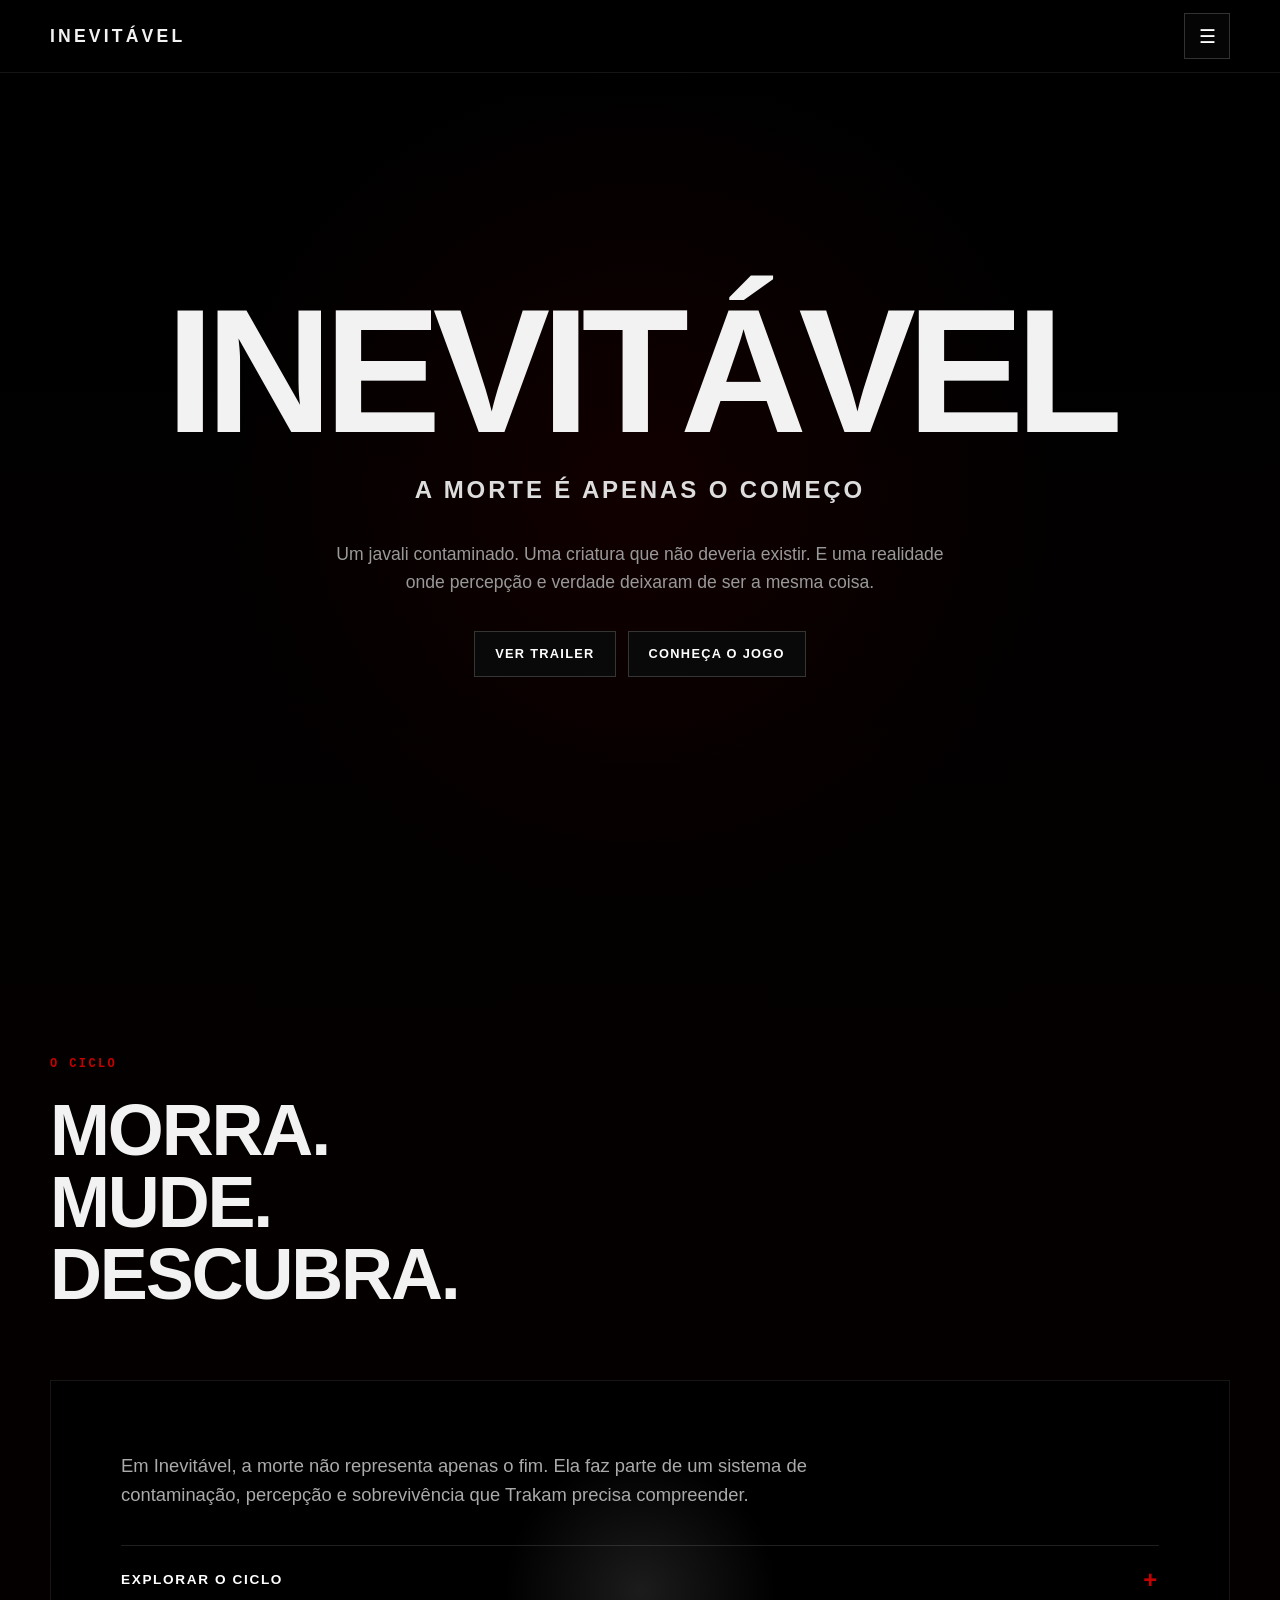
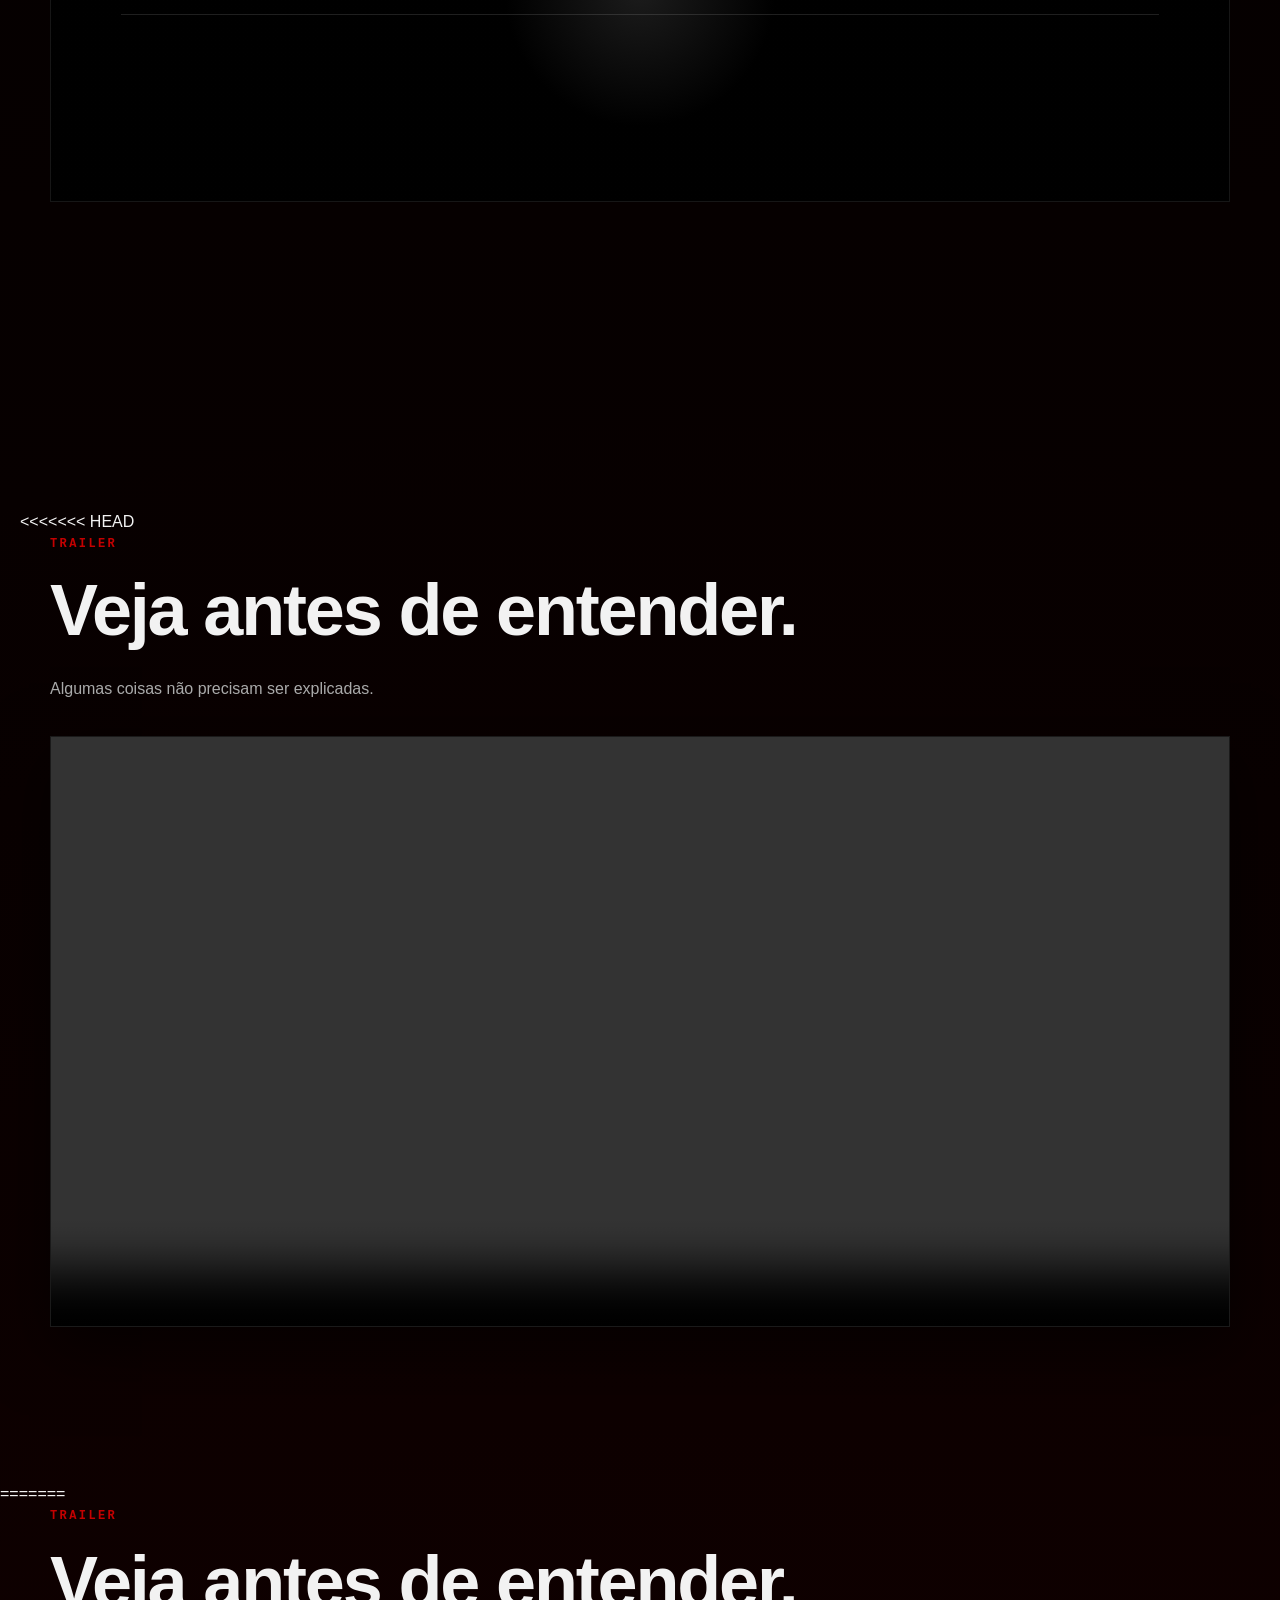
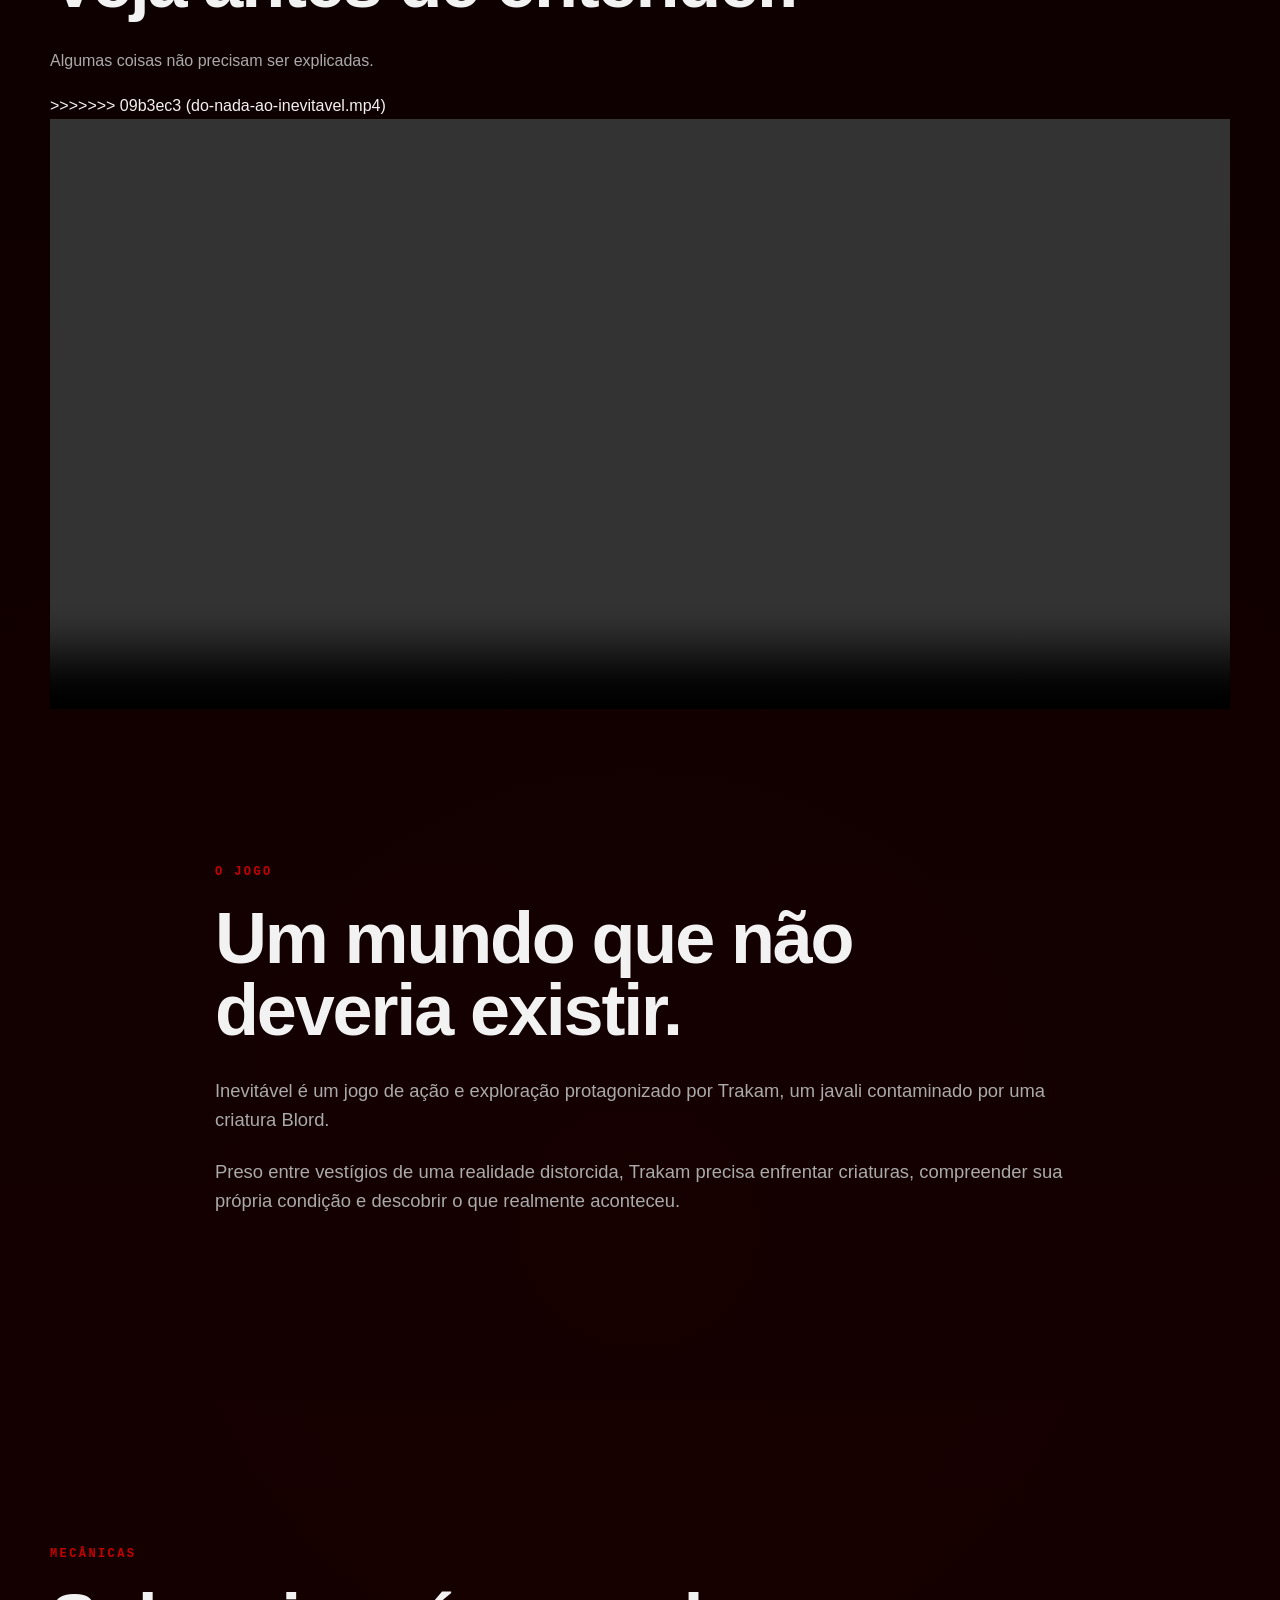
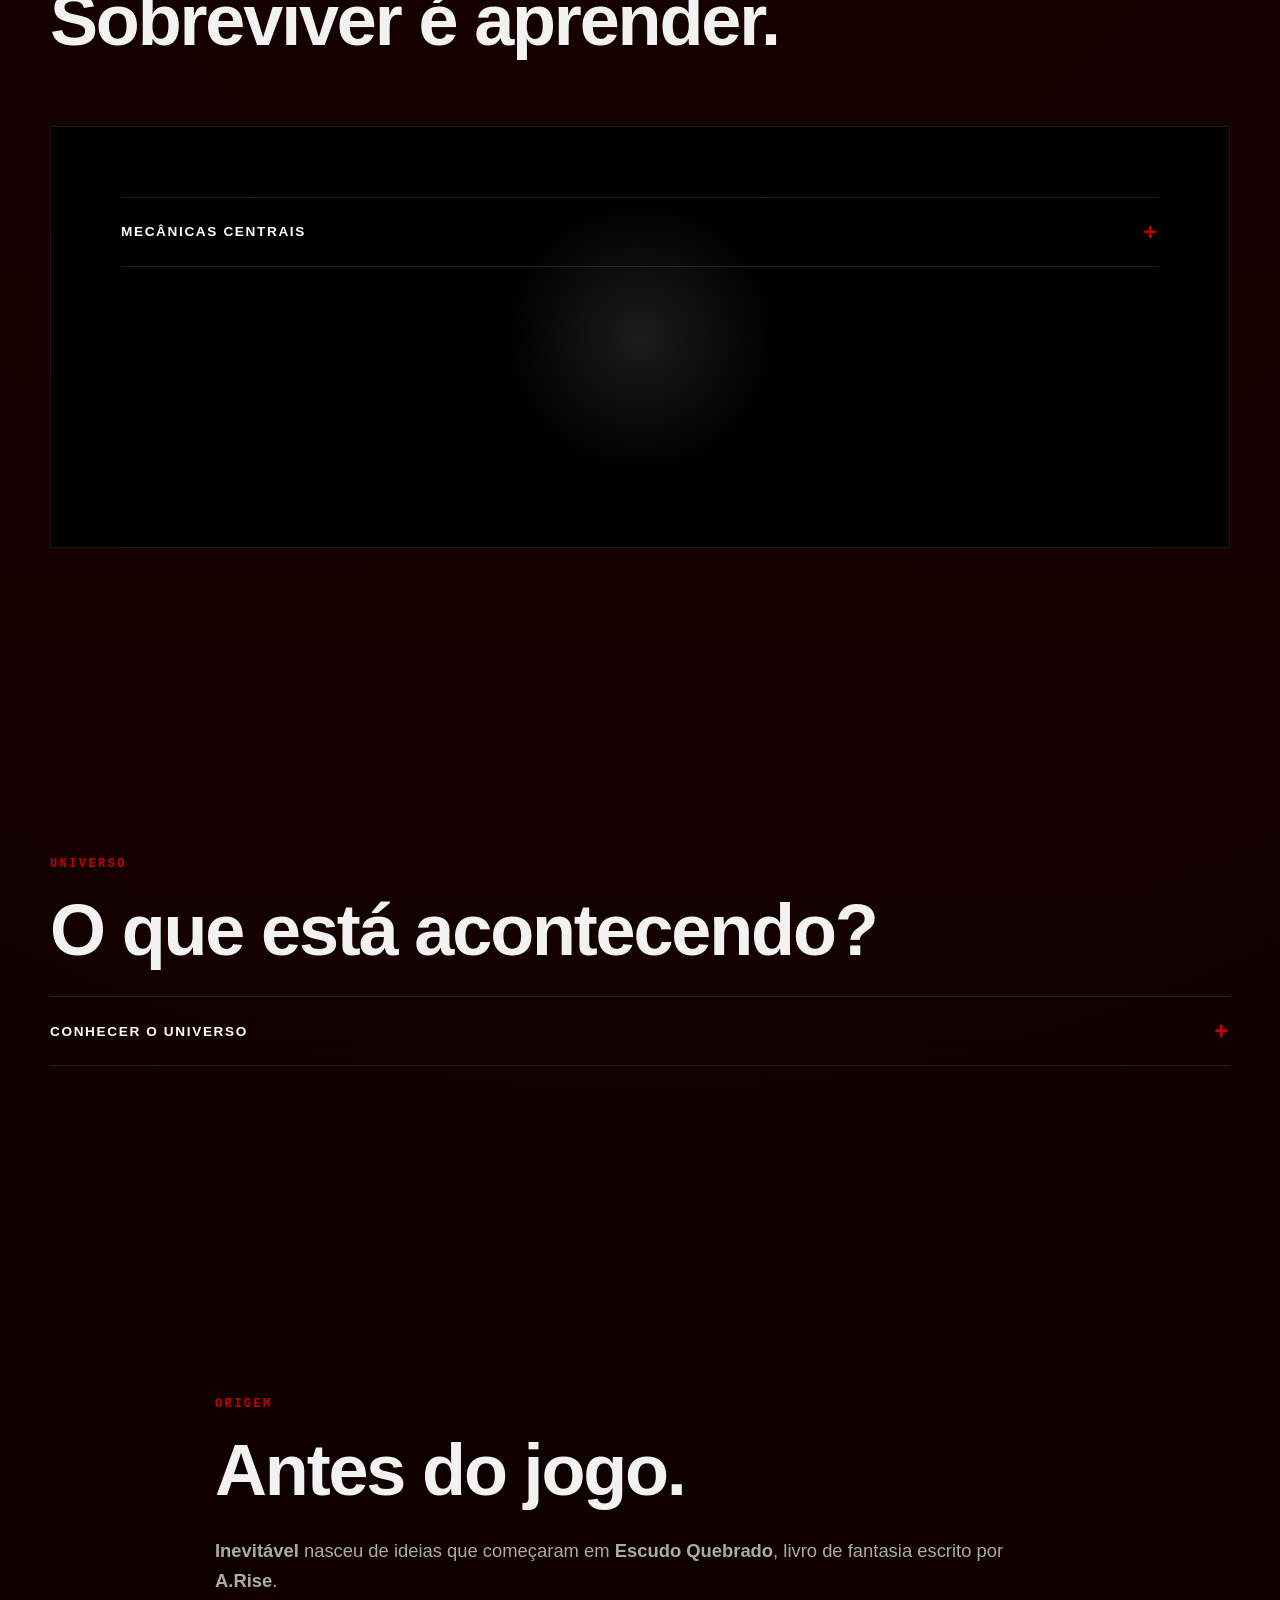
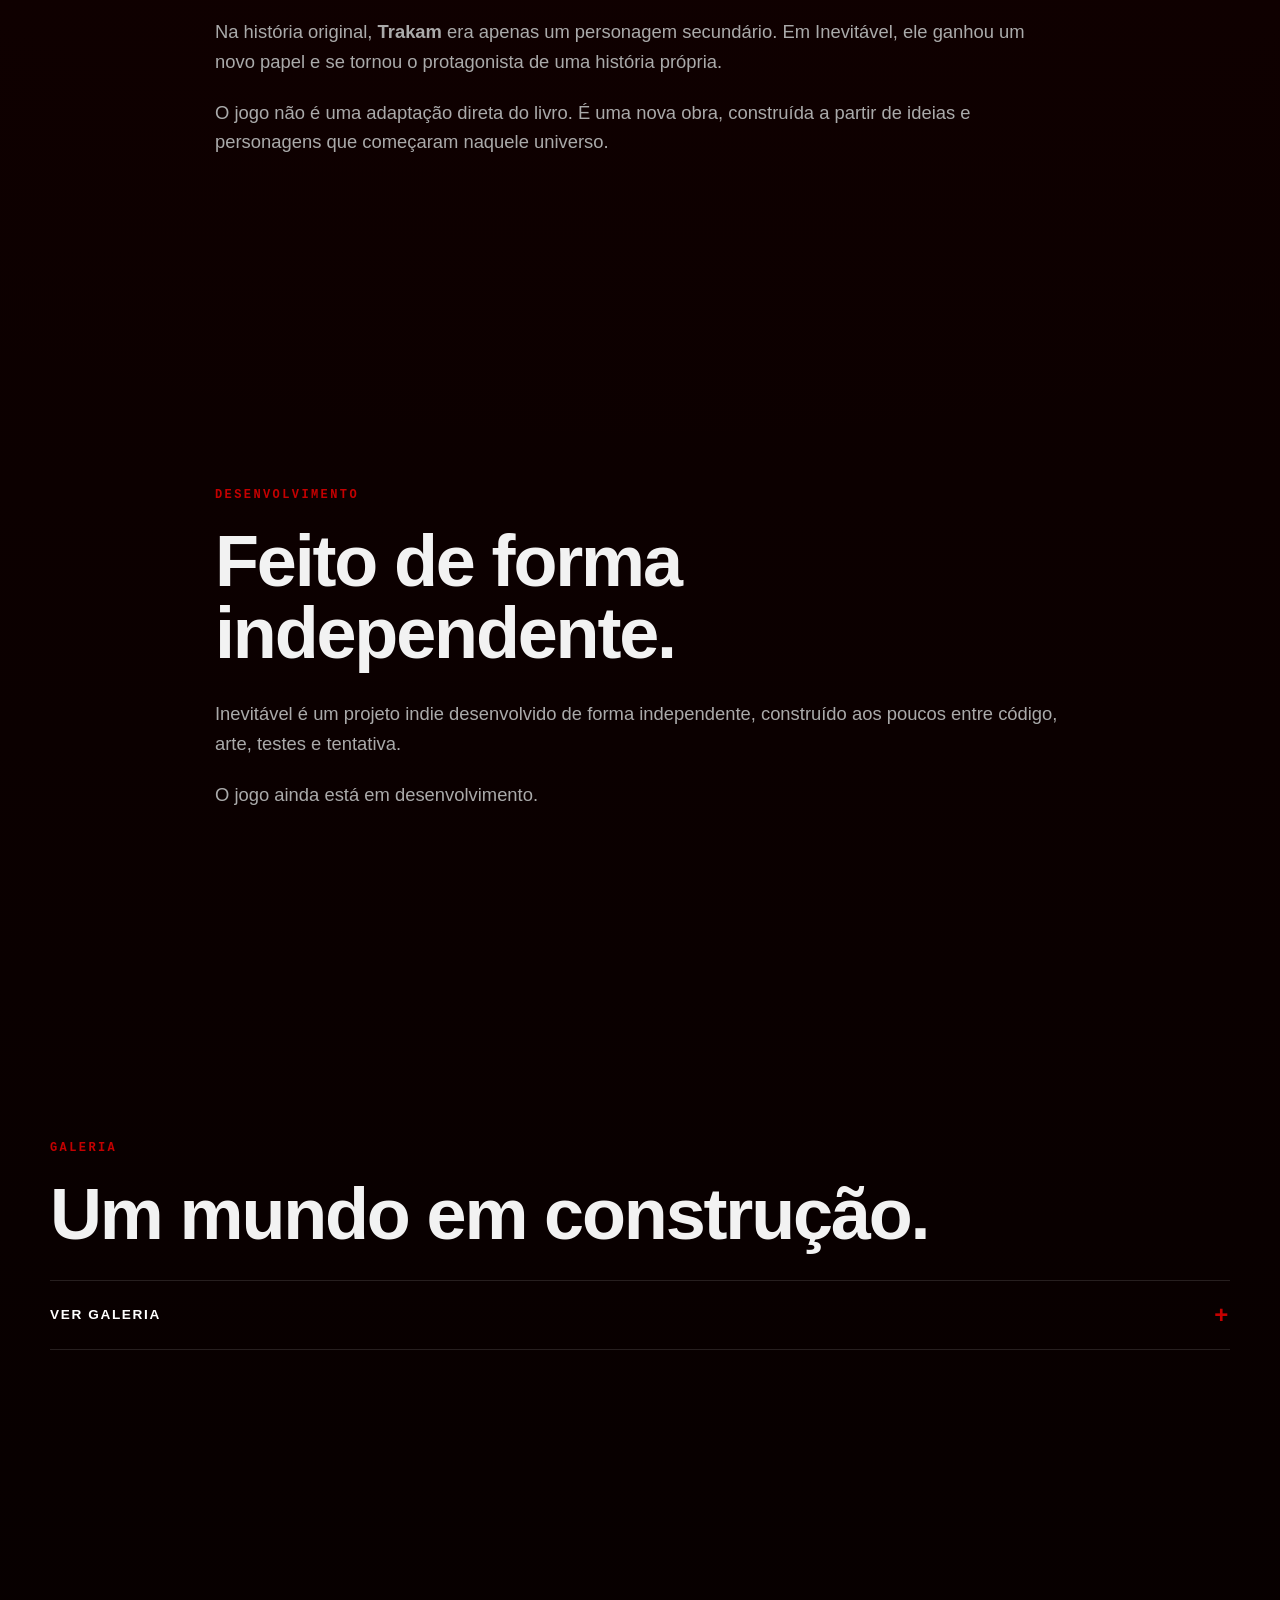
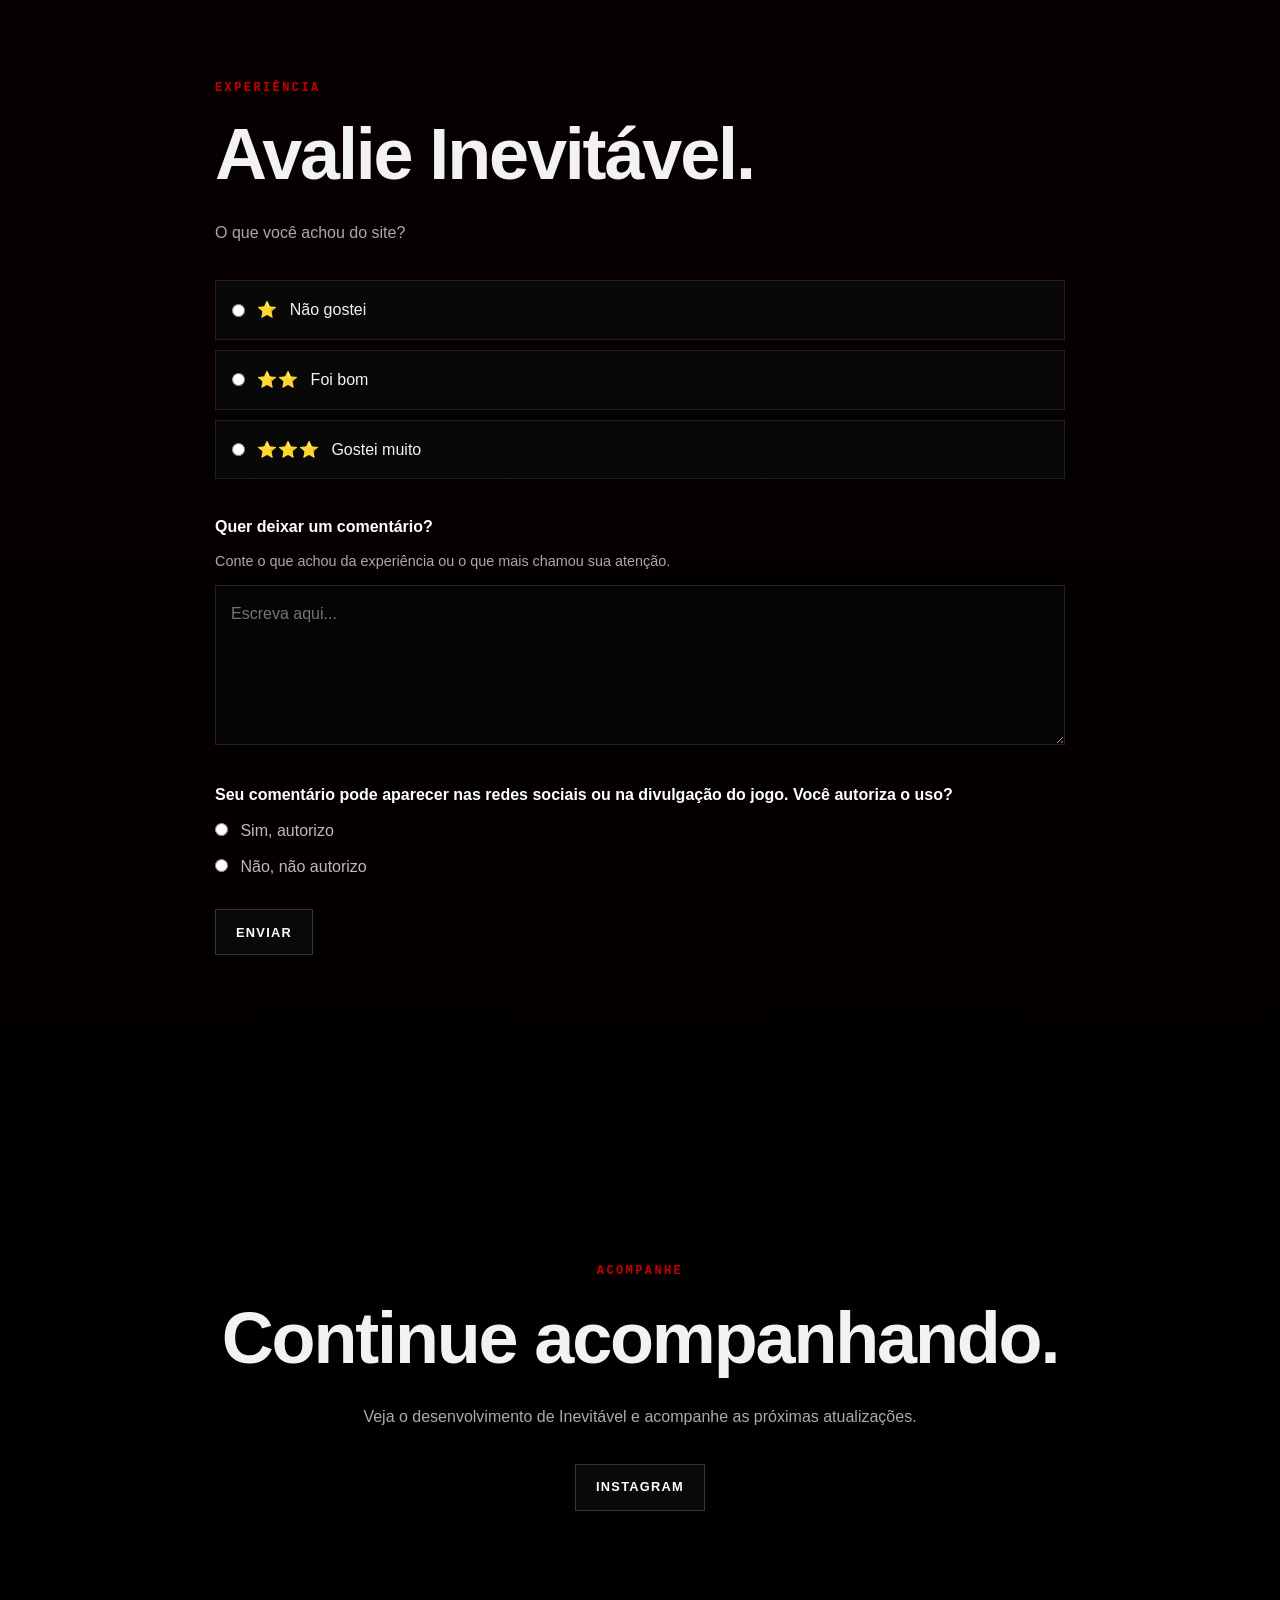
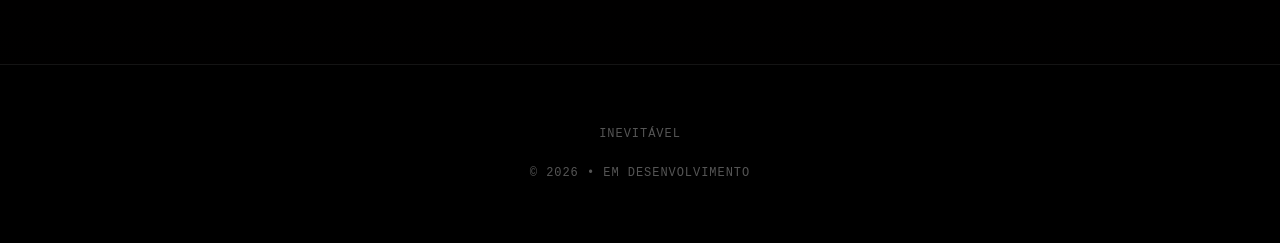
==== index.html @ 4d0293fc "Update index.html" ====
<!DOCTYPE html>
<html lang="pt-BR">

<head>
  <meta charset="UTF-8">
  <meta name="viewport" content="width=device-width, initial-scale=1.0, viewport-fit=cover">
  <meta name="description" content="INEVITÁVEL - A morte é apenas o começo.">
  <title>INEVITÁVEL | A morte é apenas o começo</title>
  <link rel="stylesheet" href="style.css">

  <style>
    .inevitable-text {
      position: relative;
      display: inline-block;
    }

    .inevitable-text.glitching {
      animation: inevitable-glitch .12s infinite;
    }

    .inevitable-text.glitching::before,
    .inevitable-text.glitching::after {
      content: attr(data-text);
      position: absolute;
      inset: 0;
      pointer-events: none;
      opacity: .8;
    }

    .inevitable-text.glitching::before {
      animation: inevitable-glitch-before .18s infinite;
    }

    .inevitable-text.glitching::after {
      animation: inevitable-glitch-after .14s infinite;
    }

    @keyframes inevitable-glitch {
      0% {
        transform: translate(0);
      }

      20% {
        transform: translate(-2px, 1px);
      }

      40% {
        transform: translate(2px, -1px);
      }

      60% {
        transform: translate(-1px, 2px);
      }

      80% {
        transform: translate(1px, -2px);
      }

      100% {
        transform: translate(0);
      }
    }

    @keyframes inevitable-glitch-before {
      0% {
        clip-path: inset(0 0 80% 0);
        transform: translate(-3px);
      }

      50% {
        clip-path: inset(40% 0 20% 0);
        transform: translate(3px);
      }

      100% {
        clip-path: inset(70% 0 0 0);
        transform: translate(-2px);
      }
    }

    @keyframes inevitable-glitch-after {
      0% {
        clip-path: inset(70% 0 0 0);
        transform: translate(3px);
      }

      50% {
        clip-path: inset(10% 0 50% 0);
        transform: translate(-3px);
      }

      100% {
        clip-path: inset(0 0 75% 0);
        transform: translate(2px);
      }
    }

    .inevitable-clickable {
      cursor: pointer;
      user-select: none;
    }

    .inevitable-error-container {
      position: absolute;
      inset: 0;
      pointer-events: none;
      overflow: hidden;
      z-index: 20;
    }

    .inevitable-error {
      position: absolute;
      font-family: monospace;
      font-weight: 900;
      font-size: clamp(14px, 2vw, 24px);
      opacity: 0;
      animation: inevitable-error-pop .8s forwards;
      pointer-events: none;
    }

    @keyframes inevitable-error-pop {
      0% {
        opacity: 0;
        transform: scale(.3) rotate(0deg);
      }

      20% {
        opacity: 1;
      }

      70% {
        opacity: 1;
      }

      100% {
        opacity: 0;
        transform: scale(1.2) rotate(var(--rotation));
      }
    }

    .inevitable-confetti {
      position: absolute;
      width: 7px;
      height: 7px;
      pointer-events: none;
      z-index: 30;
      animation: inevitable-confetti .9s forwards;
    }

    @keyframes inevitable-confetti {
      0% {
        opacity: 1;
        transform: translate(0, 0) rotate(0deg);
      }

      100% {
        opacity: 0;
        transform: translate(var(--x), var(--y)) rotate(var(--rotation));
      }
    }

    .inevitable-restabilizing {
      animation: inevitable-restabilize .7s;
    }

    @keyframes inevitable-restabilize {
      0% {
        filter: contrast(3);
        transform: skewX(8deg);
      }

      25% {
        filter: contrast(.5);
        transform: skewX(-5deg);
      }

      50% {
        filter: contrast(2);
        transform: skewX(3deg);
      }

      100% {
        filter: none;
        transform: none;
      }
    }

    /* =========================================================
   DARK ENGINE MOBILE CANVAS
   ========================================================= */

    .dark-engine-mobile-canvas {
      position: absolute;
      inset: 0;
      width: 100%;
      height: 100%;
      pointer-events: none;
      z-index: 10;
    }
  </style>
</head>

<body>

  <header>
    <div class="header-content">
      <div class="logo">INEVITÁVEL</div>

      <button class="menu-button" id="menuButton" type="button" aria-label="Abrir menu" aria-expanded="false" aria-controls="menu">
        ☰
      </button>
    </div>

    <nav id="menu" aria-label="Navegação principal">
      <a href="#morte">A MORTE</a>
      <a href="#trailer">TRAILER</a>
      <a href="#jogo">O JOGO</a>
      <a href="#mecanicas">MECÂNICAS</a>
      <a href="#universo">UNIVERSO</a>
      <a href="#origem">ORIGEM</a>
      <a href="#desenvolvimento">DESENVOLVIMENTO</a>
      <a href="#galeria">GALERIA</a>
      <a href="#pesquisa">EXPERIÊNCIA</a>
    </nav>
  </header>

  <main>

    <section class="hero" id="inicio">
      <div>
        <h1>INEVITÁVEL</h1>

        <div class="tagline inevitable-text" id="deathTagline" data-text="A MORTE É APENAS O COMEÇO">
          A MORTE É APENAS O COMEÇO
        </div>

        <p class="hero-description">
          Um javali contaminado. Uma criatura que não deveria existir.
          E uma realidade onde percepção e verdade deixaram de ser a mesma coisa.
        </p>

        <div class="buttons">
          <a href="#trailer" class="button">VER TRAILER</a>
          <a href="#jogo" class="button">CONHEÇA O JOGO</a>
        </div>
      </div>
    </section>


    <section id="morte">

      <div class="content">

        <div class="section-label">O CICLO</div>

        <h2 class="dark-engine-exempt inevitable-text inevitable-clickable" id="manifestoText" data-text="MORRA. MUDE. DESCUBRA." title="Interagir">
          MORRA.<br>
          MUDE.<br>
          DESCUBRA.
        </h2>


        <div class="dark-engine-zone">

          <!-- CANVAS DO DARK ENGINE MOBILE -->
          <canvas class="dark-engine-mobile-canvas" aria-hidden="true"></canvas>

          <div class="dark-engine-area">

            <p class="death-intro">
              Em Inevitável, a morte não representa apenas o fim.
              Ela faz parte de um sistema de contaminação, percepção
              e sobrevivência que Trakam precisa compreender.
            </p>

            <button class="accordion-toggle" type="button" aria-expanded="false">
              <span>EXPLORAR O CICLO</span>
              <span class="accordion-icon">+</span>
            </button>

            <div class="accordion-content">

              <div class="death-grid">

                <div class="death-card">
                  <span class="number">01</span>
                  <h3>A CONTAMINAÇÃO</h3>
                  <p>
                    Trakam foi marcado por uma criatura Blord.
                    Parte dessa contaminação permanece ligada
                    à sua percepção.
                  </p>
                </div>

                <div class="death-card">
                  <span class="number">02</span>
                  <h3>A SINCRONIZAÇÃO</h3>
                  <p>
                    A criatura utiliza os olhos como ponto de
                    leitura e sincronização perceptiva.
                  </p>
                </div>

                <div class="death-card">
                  <span class="number">03</span>
                  <h3>A RUPTURA</h3>
                  <p>
                    Quando a sincronização é quebrada, o ciclo
                    perde sua estabilidade e a caça pode ser
                    interrompida.
                  </p>
                </div>

              </div>

            </div>

          </div>

        </div>

      </div>

    </section>


    <section id="trailer">
      <<<<<<< HEAD <div class="content">

        <div class="section-label">TRAILER</div>

        <h2>Veja antes de entender.</h2>

        <p class="trailer-text">
          Algumas coisas não precisam ser explicadas.
        </p>

        <video controls playsinline preload="metadata" style="width: 100%; height: auto; display: block;">
          <source src="videos/do-nada-ao-inevitavel.mp4" type="video/mp4">
          Seu navegador não suporta vídeo HTML5.
        </video>

        </div>
    </section>
    =======
    <div class="content">

      <div class="section-label">TRAILER</div>

      <h2>Veja antes de entender.</h2>

      <p class="trailer-text">
        Algumas coisas não precisam ser explicadas.
      </p>
      >>>>>>> 09b3ec3 (do-nada-ao-inevitavel.mp4)

      <video controls playsinline preload="metadata" style="width: 100%; height: auto; display: block;">
        <source src="videos/do-nada-ao-inevitavel.mp4" type="video/mp4">
        Seu navegador não suporta vídeo HTML5.
      </video>

    </div>
    </section>


    <section id="jogo">

      <div class="content game-content">

        <div class="section-label">O JOGO</div>

        <h2>Um mundo que não deveria existir.</h2>

        <p>
          Inevitável é um jogo de ação e exploração protagonizado por
          Trakam, um javali contaminado por uma criatura Blord.
        </p>

        <p>
          Preso entre vestígios de uma realidade distorcida, Trakam
          precisa enfrentar criaturas, compreender sua própria condição
          e descobrir o que realmente aconteceu.
        </p>

      </div>

    </section>


    <section id="mecanicas">

      <div class="content">

        <div class="section-label">MECÂNICAS</div>

        <h2 class="dark-engine-exempt inevitable-text inevitable-clickable" id="survivalText" data-text="Sobreviver é aprender." title="Interagir">
          Sobreviver é aprender.
        </h2>


        <div class="dark-engine-zone">

          <!-- CANVAS DO DARK ENGINE MOBILE -->
          <canvas class="dark-engine-mobile-canvas" aria-hidden="true"></canvas>

          <div class="dark-engine-area">

            <button class="accordion-toggle" type="button" aria-expanded="false">
              <span>MECÂNICAS CENTRAIS</span>
              <span class="accordion-icon">+</span>
            </button>

            <div class="accordion-content">

              <div class="cards">

                <div class="card">
                  <span class="card-number">01</span>
                  <h3>MODO CAÇADOR</h3>
                  <p>
                    Um estado que altera a forma como Trakam
                    enfrenta e responde às ameaças.
                  </p>
                </div>

                <div class="card">
                  <span class="card-number">02</span>
                  <h3>COMBATE</h3>
                  <p>
                    Leia os movimentos, reaja aos inimigos
                    e aprenda com seus padrões.
                  </p>
                </div>

                <div class="card">
                  <span class="card-number">03</span>
                  <h3>EXPLORAÇÃO</h3>
                  <p>
                    Atravesse um mundo quebrado e procure
                    pistas sobre a contaminação e sua origem.
                  </p>
                </div>

              </div>

            </div>

          </div>

        </div>

      </div>

    </section>


    <section id="universo">

      <div class="content">

        <div class="section-label">UNIVERSO</div>

        <h2>O que está acontecendo?</h2>

        <button class="accordion-toggle" type="button" aria-expanded="false">
          <span>CONHECER O UNIVERSO</span>
          <span class="accordion-icon">+</span>
        </button>

        <div class="accordion-content">

          <div class="universe-grid">

            <div class="story-block">
              <h3>TRAKAM</h3>
              <p>
                Um javali que foi contaminado por uma criatura
                Blord. Depois de romper a sincronização com seu
                infectador, Trakam escapou da caça, mas não saiu
                completamente ileso.
              </p>
            </div>

            <div class="story-block">
              <h3>OS BLORDS</h3>
              <p>
                Criaturas originadas de uma mutação criada em
                laboratório. Seu corpo se deforma com o tempo,
                enquanto a dor causada pela transformação se torna
                cada vez maior.
              </p>
            </div>

            <div class="story-block">
              <h3>A CONTAMINAÇÃO</h3>
              <p>
                Para recuperar parte de sua forma, um Blord pode
                contaminar outros corpos. A vítima passa a carregar
                parte da mesma condição que deu origem à criatura.
              </p>
            </div>

            <div class="story-block">
              <h3>A SINCRONIZAÇÃO OCULAR</h3>
              <p>
                Os olhos funcionam como uma interface de leitura
                e sincronização perceptiva. Quando essa conexão
                falha, a criatura perde parte de sua capacidade
                de manter a caça.
              </p>
            </div>

          </div>

        </div>

      </div>

    </section>


    <section id="origem">

      <div class="content origin">

        <div class="section-label">ORIGEM</div>

        <h2>Antes do jogo.</h2>

        <p>
          <strong>Inevitável</strong> nasceu de ideias que começaram em
          <strong>Escudo Quebrado</strong>, livro de fantasia escrito
          por <strong>A.Rise</strong>.
        </p>

        <p>
          Na história original, <strong>Trakam</strong> era apenas um
          personagem secundário. Em Inevitável, ele ganhou um novo papel
          e se tornou o protagonista de uma história própria.
        </p>

        <p>
          O jogo não é uma adaptação direta do livro. É uma nova obra,
          construída a partir de ideias e personagens que começaram
          naquele universo.
        </p>

      </div>

    </section>


    <section id="desenvolvimento">

      <div class="content development">

        <div class="section-label">DESENVOLVIMENTO</div>

        <h2>Feito de forma independente.</h2>

        <p>
          Inevitável é um projeto indie desenvolvido de forma
          independente, construído aos poucos entre código, arte,
          testes e tentativa.
        </p>

        <p>
          O jogo ainda está em desenvolvimento.
        </p>

      </div>

    </section>


    <section id="galeria">

      <div class="content">

        <div class="section-label">GALERIA</div>

        <h2>Um mundo em construção.</h2>

        <button class="accordion-toggle" type="button" aria-expanded="false">
          <span>VER GALERIA</span>
          <span class="accordion-icon">+</span>
        </button>

        <div class="accordion-content">

          <div class="gallery">

            <div class="gallery-item">SCREENSHOT 01</div>
            <div class="gallery-item">SCREENSHOT 02</div>
            <div class="gallery-item">SCREENSHOT 03</div>

            <div class="gallery-item">SCREENSHOT 04</div>
            <div class="gallery-item">SCREENSHOT 05</div>
            <div class="gallery-item">SCREENSHOT 06</div>

          </div>

        </div>

      </div>

    </section>


    <section id="pesquisa">

      <div class="content survey-content">

        <div class="section-label">EXPERIÊNCIA</div>

        <h2 class="inevitable-text inevitable-clickable" id="surveyTitle" data-text="Avalie Inevitável." title="Interagir">
          Avalie Inevitável.
        </h2>

        <p>O que você achou do site?</p>

        <form id="surveyForm">

          <div class="survey-rating">

            <label class="survey-option">
              <input type="radio" name="rating" value="1" required>
              <span class="survey-stars">⭐</span>
              <span>Não gostei</span>
            </label>

            <label class="survey-option">
              <input type="radio" name="rating" value="2">
              <span class="survey-stars">⭐⭐</span>
              <span>Foi bom</span>
            </label>

            <label class="survey-option">
              <input type="radio" name="rating" value="3">
              <span class="survey-stars">⭐⭐⭐</span>
              <span>Gostei muito</span>
            </label>

          </div>


          <div class="survey-comment">

            <label for="surveyComment">
              Quer deixar um comentário?
            </label>

            <p>
              Conte o que achou da experiência ou o que mais chamou
              sua atenção.
            </p>

            <textarea id="surveyComment" name="comment" rows="5" maxlength="1000" placeholder="Escreva aqui..."></textarea>

          </div>


          <div class="survey-permission">

            <p>
              Seu comentário pode aparecer nas redes sociais ou na
              divulgação do jogo. Você autoriza o uso?
            </p>

            <label>
              <input type="radio" name="permission" value="yes" required>
              Sim, autorizo
            </label>

            <label>
              <input type="radio" name="permission" value="no">
              Não, não autorizo
            </label>

          </div>


          <button type="submit" class="button">
            ENVIAR
          </button>

        </form>

        <div id="surveyFeedback" class="survey-feedback" aria-live="polite"></div>

      </div>

    </section>


    <section id="redes">

      <div class="social-content">

        <div class="section-label">ACOMPANHE</div>

        <h2>Continue acompanhando.</h2>

        <p>
          Veja o desenvolvimento de Inevitável e acompanhe as próximas
          atualizações.
        </p>

        <div class="buttons">

          <a href="https://www.instagram.com/alvex.rise/?stkn=cmxkaXY2bTcya3J6" target="_blank" rel="noopener noreferrer" class="button">
            INSTAGRAM
          </a>

        </div>

      </div>

    </section>

  </main>


  <footer>
    INEVITÁVEL
    <br><br>
    © 2026 • EM DESENVOLVIMENTO
  </footer>


  <script>
    /* =========================================================
       MENU
       ========================================================= */

    const menuButton = document.getElementById("menuButton");
    const menu = document.getElementById("menu");

    if (menuButton && menu) {

      menuButton.addEventListener("click", () => {

        const isOpen = menu.classList.toggle("active");

        menuButton.setAttribute(
          "aria-expanded",
          String(isOpen)
        );

        menuButton.setAttribute(
          "aria-label",
          isOpen ? "Fechar menu" : "Abrir menu"
        );

        menuButton.textContent = isOpen ? "✕" : "☰";

      });

      menu.querySelectorAll("a").forEach(link => {

        link.addEventListener("click", () => {

          menu.classList.remove("active");

          menuButton.setAttribute(
            "aria-expanded",
            "false"
          );

          menuButton.setAttribute(
            "aria-label",
            "Abrir menu"
          );

          menuButton.textContent = "☰";

        });

      });

    }

    /* =========================================================
       ACCORDION
       ========================================================= */

    document
      .querySelectorAll(".accordion-toggle")
      .forEach(button => {

        button.addEventListener("click", () => {

          const content = button.nextElementSibling;

          if (!content) return;

          const isOpen = button.classList.toggle("active");

          button.setAttribute(
            "aria-expanded",
            String(isOpen)
          );

          content.classList.toggle(
            "active",
            isOpen
          );

        });

      });

    /* =========================================================
       DARK ENGINE
       ========================================================= */

    document
      .querySelectorAll(".dark-engine-zone")
      .forEach(zone => {

        const canvas = zone.querySelector(
          ".dark-engine-mobile-canvas"
        );

        const ctx = canvas ?
          canvas.getContext("2d") :
          null;

        let activePointerId = null;
        let mobileReveals = [];
        let lastRevealPoint = null;

        /* -----------------------------------------------------
           DESKTOP
           ----------------------------------------------------- */

        const moveLight = event => {

          const rect = zone.getBoundingClientRect();

          const x =
            event.clientX - rect.left;

          const y =
            event.clientY - rect.top;

          zone.style.setProperty(
            "--dark-x",
            `${x}px`
          );

          zone.style.setProperty(
            "--dark-y",
            `${y}px`
          );

        };

        /* -----------------------------------------------------
           MOBILE CANVAS
           ----------------------------------------------------- */

        const redrawMobileCanvas = () => {

          if (!canvas || !ctx) return;

          const rect =
            zone.getBoundingClientRect();

          const width =
            Math.max(1, Math.round(rect.width));

          const height =
            Math.max(1, Math.round(rect.height));

          const dpr =
            Math.min(window.devicePixelRatio || 1, 2);

          canvas.width =
            Math.round(width * dpr);

          canvas.height =
            Math.round(height * dpr);

          canvas.style.width =
            `${width}px`;

          canvas.style.height =
            `${height}px`;

          ctx.setTransform(
            dpr,
            0,
            0,
            dpr,
            0,
            0
          );

          /* Fundo escuro */

          ctx.clearRect(
            0,
            0,
            width,
            height
          );

          ctx.fillStyle =
            "rgba(0,0,0,.96)";

          ctx.fillRect(
            0,
            0,
            width,
            height
          );

          /* Revelações */

          ctx.globalCompositeOperation =
            "destination-out";

          mobileReveals.forEach(point => {

            const x =
              point.x * width;

            const y =
              point.y * height;

            const gradient =
              ctx.createRadialGradient(
                x,
                y,
                0,
                x,
                y,
                115
              );

            gradient.addColorStop(
              0,
              "rgba(0,0,0,1)"
            );

            gradient.addColorStop(
              .30,
              "rgba(0,0,0,1)"
            );

            gradient.addColorStop(
              .40,
              "rgba(0,0,0,.90)"
            );

            gradient.addColorStop(
              .54,
              "rgba(0,0,0,.66)"
            );

            gradient.addColorStop(
              .72,
              "rgba(0,0,0,.28)"
            );

            gradient.addColorStop(
              1,
              "rgba(0,0,0,0)"
            );

            ctx.fillStyle =
              gradient;

            ctx.beginPath();

            ctx.arc(
              x,
              y,
              115,
              0,
              Math.PI * 2
            );

            ctx.fill();

          });

          ctx.globalCompositeOperation =
            "source-over";

        };

        /* -----------------------------------------------------
           ADICIONAR REVELAÇÃO
           ----------------------------------------------------- */

        const addMobileReveal = event => {

          if (!canvas || !ctx) return;

          const rect =
            zone.getBoundingClientRect();

          const rawX =
            event.clientX - rect.left;

          const rawY =
            event.clientY - rect.top;

          const x =
            Math.max(
              0,
              Math.min(
                rect.width,
                rawX
              )
            );

          const y =
            Math.max(
              0,
              Math.min(
                rect.height,
                rawY
              )
            );

          /*
           * Evita criar dezenas de pontos
           * praticamente no mesmo lugar.
           */

          if (lastRevealPoint) {

            const dx =
              x - lastRevealPoint.x;

            const dy =
              y - lastRevealPoint.y;

            const distance =
              Math.sqrt(
                dx * dx +
                dy * dy
              );

            if (distance < 12) {
              return;
            }

          }

          lastRevealPoint = {
            x,
            y
          };

          /*
           * Guardamos coordenadas normalizadas.
           * Assim o efeito continua correto
           * depois de um resize.
           */

          mobileReveals.push({

            x: rect.width > 0 ?
              x / rect.width :
              0,

            y: rect.height > 0 ?
              y / rect.height :
              0

          });

          /*
           * Limite de memória visual.
           */

          if (mobileReveals.length > 120) {
            mobileReveals.shift();
          }

          zone.classList.add(
            "dark-engine-mobile-active"
          );

          redrawMobileCanvas();

        };

        /* -----------------------------------------------------
           MOUSE
           ----------------------------------------------------- */

        zone.addEventListener(
          "pointerenter",
          event => {

            if (
              event.pointerType === "mouse"
            ) {

              moveLight(event);

              zone.classList.add(
                "dark-engine-active"
              );

            }

          }
        );

        zone.addEventListener(
          "pointermove",
          event => {

            if (
              event.pointerType === "mouse"
            ) {

              moveLight(event);

              zone.classList.add(
                "dark-engine-active"
              );

              return;
            }

            /*
             * Touch / caneta:
             * continua revelando enquanto
             * o dedo estiver sendo arrastado.
             */

            if (
              event.pointerId ===
              activePointerId
            ) {

              addMobileReveal(event);

            }

          }
        );

        zone.addEventListener(
          "pointerleave",
          event => {

            if (
              event.pointerType === "mouse"
            ) {

              zone.classList.remove(
                "dark-engine-active"
              );

            }

          }
        );

        /* -----------------------------------------------------
           TOUCH / POINTER DOWN
           ----------------------------------------------------- */

        zone.addEventListener(
          "pointerdown",
          event => {

            if (
              event.pointerType !== "mouse"
            ) {

              activePointerId =
                event.pointerId;

              lastRevealPoint = null;

              /*
               * Faz o elemento continuar recebendo
               * os eventos mesmo se o dedo sair
               * momentaneamente da área.
               */

              if (
                zone.setPointerCapture
              ) {

                zone.setPointerCapture(
                  event.pointerId
                );

              }

              addMobileReveal(event);

            }

          }
        );

        /* -----------------------------------------------------
           TOUCH / POINTER UP
           ----------------------------------------------------- */

        zone.addEventListener(
          "pointerup",
          event => {

            if (
              event.pointerType !== "mouse" &&
              event.pointerId ===
              activePointerId
            ) {

              activePointerId = null;
              lastRevealPoint = null;

              if (
                zone.releasePointerCapture
              ) {

                try {

                  zone.releasePointerCapture(
                    event.pointerId
                  );

                } catch (error) {
                  /* Pointer já liberado */
                }

              }

            }

          }
        );

        /* -----------------------------------------------------
           TOUCH / POINTER CANCEL
           ----------------------------------------------------- */

        zone.addEventListener(
          "pointercancel",
          event => {

            if (
              event.pointerType !== "mouse" &&
              event.pointerId ===
              activePointerId
            ) {

              activePointerId = null;
              lastRevealPoint = null;

              if (
                zone.releasePointerCapture
              ) {

                try {

                  zone.releasePointerCapture(
                    event.pointerId
                  );

                } catch (error) {
                  /* Pointer já liberado */
                }

              }

            }

          }
        );

        /* -----------------------------------------------------
           RESIZE
           ----------------------------------------------------- */

        window.addEventListener(
          "resize",
          redrawMobileCanvas
        );

        /*
         * Se o tamanho real do elemento mudar,
         * redesenha o canvas.
         */

        if (window.ResizeObserver) {

          const observer =
            new ResizeObserver(() => {
              redrawMobileCanvas();
            });

          observer.observe(zone);

        }

        /*
         * Desenho inicial.
         */

        redrawMobileCanvas();

      });

    /* =========================================================
       SISTEMA DE DEGRADAÇÃO
       ========================================================= */

    const wait = ms =>
      new Promise(resolve =>
        setTimeout(resolve, ms)
      );

    const glitchText = async (
      element,
      newText,
      duration = 900
    ) => {

      if (!element) return;

      element.dataset.text =
        newText;

      element.classList.add(
        "glitching"
      );

      await wait(duration);

      element.textContent =
        newText;

      element.classList.remove(
        "glitching"
      );

    };

    const restoreText = async (
      element,
      originalText
    ) => {

      if (!element) return;

      element.classList.add(
        "inevitable-restabilizing"
      );

      await wait(700);

      element.textContent =
        originalText;

      element.dataset.text =
        originalText;

      element.classList.remove(
        "inevitable-restabilizing"
      );

    };

    /* =========================================================
       HERO
       ========================================================= */

    const deathTagline =
      document.getElementById(
        "deathTagline"
      );

    const deathCycle = async () => {

      if (!deathTagline) return;

      while (true) {

        await wait(7000);

        await glitchText(
          deathTagline,
          "A VIDA É APENAS MAIS UM FIM",
          1000
        );

        await wait(4500);

        await glitchText(
          deathTagline,
          "OQUE VOCÊ ESCOLHE?",
          1400
        );

        await wait(3500);

        await glitchText(
          deathTagline,
          "A MORTE É APENAS O COMEÇO",
          1100
        );

        await wait(6000);

      }

    };

    deathCycle();

    /* =========================================================
       ERROR + CONFETE
       ========================================================= */

    const createErrorBurst = (
      container,
      amount = 12
    ) => {

      if (!container) return;

      let errorContainer =
        container.querySelector(
          ".inevitable-error-container"
        );

      if (!errorContainer) {

        errorContainer =
          document.createElement(
            "div"
          );

        errorContainer.className =
          "inevitable-error-container";

        container.style.position =
          "relative";

        container.appendChild(
          errorContainer
        );

      }

      for (
        let i = 0; i < amount; i++
      ) {

        const error =
          document.createElement(
            "span"
          );

        error.className =
          "inevitable-error";

        error.textContent =
          "ERROR";

        error.style.left =
          `${Math.random() * 90}%`;

        error.style.top =
          `${Math.random() * 90}%`;

        error.style.setProperty(
          "--rotation",
          `${Math.random() * 40 - 20}deg`
        );

        errorContainer.appendChild(
          error
        );

        setTimeout(
          () => error.remove(),
          900
        );

      }

      for (
        let i = 0; i < Math.min(amount * 2, 40); i++
      ) {

        const piece =
          document.createElement(
            "span"
          );

        piece.className =
          "inevitable-confetti";

        piece.style.left =
          "50%";

        piece.style.top =
          "50%";

        piece.style.setProperty(
          "--x",
          `${Math.random() * 400 - 200}px`
        );

        piece.style.setProperty(
          "--y",
          `${Math.random() * 300 - 150}px`
        );

        piece.style.setProperty(
          "--rotation",
          `${Math.random() * 720 - 360}deg`
        );

        errorContainer.appendChild(
          piece
        );

        setTimeout(
          () => piece.remove(),
          900
        );

      }

    };

    /* =========================================================
       MANIFESTO
       ========================================================= */

    const manifestoText =
      document.getElementById(
        "manifestoText"
      );

    const manifestoContainer =
      manifestoText ?
      manifestoText.closest("section") :
      null;

    let manifestoState = 0;
    let manifestoBusy = false;

    if (manifestoText) {

      manifestoText.addEventListener(
        "click",
        async () => {

          if (manifestoBusy) return;

          manifestoBusy = true;

          if (manifestoState === 0) {

            manifestoState = 1;

            await glitchText(
              manifestoText,
              "MORTE. MUDANÇA. DESCOBERTA",
              800
            );

          } else if (
            manifestoState === 1
          ) {

            manifestoState = 2;

            await glitchText(
              manifestoText,
              "ERROR",
              600
            );

            createErrorBurst(
              manifestoContainer,
              20
            );

          } else if (
            manifestoState === 2
          ) {

            manifestoState = 3;

            await glitchText(
              manifestoText,
              "VOCÊ NÃO DEVIA ESTAR AQUI",
              1000
            );

          } else {

            manifestoState = 0;

            await restoreText(
              manifestoText,
              "MORRA. MUDE. DESCUBRA."
            );

          }

          manifestoBusy = false;

        }
      );

    }

    /* =========================================================
       SOBREVIVER É APRENDER
       ========================================================= */

    const survivalText =
      document.getElementById(
        "survivalText"
      );

    const survivalContainer =
      survivalText ?
      survivalText.closest("section") :
      null;

    let survivalBusy = false;
    let survivalClicks = 0;
    let survivalCycleRunning = true;

    const survivalCycle = async () => {

      if (!survivalText) return;

      while (survivalCycleRunning) {

        await wait(9000);

        if (
          survivalBusy ||
          survivalClicks >= 7
        ) {
          continue;
        }

        survivalBusy = true;

        await glitchText(
          survivalText,
          "sobreviver é morrer",
          900
        );

        await wait(4000);

        if (survivalClicks < 7) {

          await glitchText(
            survivalText,
            "morrer é aprender",
            900
          );

        }

        survivalBusy = false;

        await wait(5000);

        if (survivalClicks < 7) {

          await glitchText(
            survivalText,
            "Sobreviver é aprender.",
            900
          );

        }

      }

    };

    survivalCycle();

    if (survivalText) {

      survivalText.addEventListener(
        "click",
        async () => {

          if (survivalBusy) return;

          survivalClicks++;

          if (
            survivalText.textContent.trim() ===
            "morrer é aprender"
          ) {

            createErrorBurst(
              survivalContainer,
              24
            );

          }

          if (survivalClicks >= 7) {

            survivalBusy = true;

            await restoreText(
              survivalText,
              "Sobreviver é aprender."
            );

            survivalClicks = 0;

            survivalBusy = false;

          }

        }
      );

    }

    /* =========================================================
       PESQUISA
       ========================================================= */

    const surveyTitle =
      document.getElementById(
        "surveyTitle"
      );

    let surveyTitleChanged = false;

    if (surveyTitle) {

      surveyTitle.addEventListener(
        "click",
        async () => {

          if (surveyTitleChanged) return;

          surveyTitleChanged = true;

          await glitchText(
            surveyTitle,
            "Avaliar é inevitável.",
            700
          );

          await wait(3500);

          await restoreText(
            surveyTitle,
            "Avalie Inevitável."
          );

          surveyTitleChanged = false;

        }
      );

    }

    /* =========================================================
       FORMULÁRIO DA PESQUISA
       ========================================================= */

    const surveyForm =
      document.getElementById(
        "surveyForm"
      );

    const surveyFeedback =
      document.getElementById(
        "surveyFeedback"
      );

    if (
      surveyForm &&
      surveyFeedback
    ) {

      surveyForm.addEventListener(
        "submit",
        event => {

          event.preventDefault();

          const rating =
            surveyForm.querySelector(
              'input[name="rating"]:checked'
            );

          const permission =
            surveyForm.querySelector(
              'input[name="permission"]:checked'
            );

          const commentField =
            document.getElementById(
              "surveyComment"
            );

          const comment =
            commentField ?
            commentField.value.trim() :
            "";

          if (
            !rating ||
            !permission
          ) {
            return;
          }

          surveyFeedback.textContent =
            "Obrigado por avaliar Inevitável. Sua resposta foi registrada nesta página.";

          surveyFeedback.classList.add(
            "visible"
          );

          surveyForm.reset();

          console.log({

            rating: Number(
              rating.value
            ),

            comment,

            permission: permission.value

          });

        }
      );

    }
  </script>

</body>

</html>
---- style.css ----
/* =========================================================
   INEVITÁVEL
   IDENTIDADE VISUAL BASE
   Compatível com o HTML atual
========================================================= */

:root {
    --bg: #000;
    --bg-soft: #080808;
    --surface: #0d0d0d;
    --surface-2: #121212;

    --text: #f2f2f2;
    --muted: #9b9b9b;

    --red: #8b0000;
    --red-light: #c40000;
    --red-dark: #3d0000;

    --border: rgba(255, 255, 255, .10);

    /* Blood State */
    --blood: 0;
    --blood-opacity: 0;
    --blood-red: #120000;

    --max-width: 1180px;

    --space-section: clamp(80px, 12vw, 160px);
}


/* =========================================================
   RESET
========================================================= */

* {
    box-sizing: border-box;
    margin: 0;
    padding: 0;
}


html {
    scroll-behavior: smooth;
    background: #000;
}


body {
    min-height: 100vh;

    background:
        radial-gradient(
            circle at 50% 45%,
            rgba(80, 0, 0, calc(.10 + (var(--blood) * .22))),
            transparent 45%
        ),
        linear-gradient(
            to bottom,
            #000 0%,
            var(--blood-red) 55%,
            #000 100%
        );

    color: var(--text);

    font-family:
        Arial,
        Helvetica,
        sans-serif;

    line-height: 1.6;

    overflow-x: hidden;

    transition:
        background .7s ease,
        filter .3s ease;
}


/* =========================================================
   BLOOD STATE
========================================================= */

#blood-state {
    position: relative;
    overflow: hidden;

    background:
        radial-gradient(
            circle at center,
            rgba(120, 0, 0, calc(.10 + (var(--blood) * .25))),
            transparent 60%
        );
}


.blood-state-interface {
    position: relative;

    max-width: 760px;

    margin: 0 auto;

    padding:
        clamp(50px, 8vw, 100px)
        clamp(25px, 6vw, 70px);

    text-align: center;

    border:
        1px solid
        rgba(139, 0, 0, calc(.35 + (var(--blood) * .45)));

    background:
        rgba(0, 0, 0, .72);

    box-shadow:
        0 0 calc(30px + (var(--blood) * 70px))
        rgba(139, 0, 0, calc(.08 + (var(--blood) * .20)));

    transition:
        border-color .5s ease,
        box-shadow .5s ease,
        background .5s ease;
}


.blood-state-interface::before {
    content: "";

    position: absolute;

    left: 0;
    right: 0;
    bottom: 0;

    height: calc(var(--blood) * 100%);

    max-height: 100%;

    background:
        linear-gradient(
            to top,
            rgba(90, 0, 0, .65),
            rgba(120, 0, 0, .08)
        );

    opacity: .55;

    pointer-events: none;

    transition:
        height .7s ease,
        opacity .5s ease;
}


.blood-state-interface > * {
    position: relative;
    z-index: 2;
}


.blood-state-interface h2 {
    margin-bottom: 20px;

    font-size:
        clamp(2rem, 7vw, 5rem);

    line-height: 1;

    letter-spacing: .08em;

    text-transform: uppercase;
}


.blood-state-interface p {
    margin-bottom: 35px;

    color: var(--muted);

    letter-spacing: .12em;
}


.blood-state-interface [data-blood-counter] {
    margin-top: 28px;

    font-family: monospace;

    color: var(--red-light);

    font-size: .8rem;

    letter-spacing: .2em;
}


/* =========================================================
   ESTADOS ALTOS DO BLOOD STATE
========================================================= */

body:has([data-blood-state]) {
    --blood-red:
        color-mix(
            in srgb,
            #000 85%,
            #7a0000 calc(var(--blood) * 100%)
        );
}


/* =========================================================
   LINKS
========================================================= */

a {
    color: inherit;
    text-decoration: none;
}


button,
a {
    -webkit-tap-highlight-color: transparent;
}


/* =========================================================
   HEADER
========================================================= */

header {
    position: sticky;

    top: 0;

    z-index: 100;

    width: 100%;

    background:
        rgba(0, 0, 0, .88);

    border-bottom:
        1px solid
        rgba(255, 255, 255, .08);

    backdrop-filter: blur(10px);
}


.header-content {
    width: min(
        calc(100% - 40px),
        var(--max-width)
    );

    min-height: 72px;

    margin: 0 auto;

    display: flex;

    align-items: center;

    justify-content: space-between;
}


.logo {
    font-weight: 900;

    font-size: 1.1rem;

    letter-spacing: .18em;
}


.menu-button {
    width: 46px;
    height: 46px;

    border:
        1px solid
        rgba(255, 255, 255, .18);

    background: #050505;

    color: white;

    font-size: 1.2rem;

    cursor: pointer;

    transition:
        border-color .2s ease,
        background .2s ease;
}


.menu-button:hover {
    border-color: var(--red-light);

    background: #100000;
}


/* =========================================================
   MENU
========================================================= */

#menu {
    display: none;

    width: min(
        calc(100% - 40px),
        var(--max-width)
    );

    margin: 0 auto;

    padding: 15px 0 25px;

    flex-direction: column;
}


#menu.active {
    display: flex;
}


#menu a {
    padding: 12px 5px;

    color: #aaa;

    border-bottom:
        1px solid
        rgba(255, 255, 255, .06);

    font-size: .85rem;

    letter-spacing: .12em;

    transition:
        color .2s ease,
        padding-left .2s ease;
}


#menu a:hover {
    color: white;

    padding-left: 10px;
}


/* =========================================================
   SECTIONS
========================================================= */

section {
    position: relative;

    min-height: 60vh;

    padding:
        var(--space-section)
        20px;

    background: transparent;
}


.content,
.social-content {
    width: min(
        100%,
        var(--max-width)
    );

    margin: 0 auto;
}


/* =========================================================
   HERO
========================================================= */

.hero {
    min-height: calc(100vh - 72px);

    display: flex;

    align-items: center;

    justify-content: center;

    text-align: center;

    padding:
        100px 20px;

    background:
        radial-gradient(
            circle at center,
            rgba(100, 0, 0, .16),
            transparent 55%
        );
}


.hero h1 {
    font-size:
        clamp(4rem, 16vw, 11rem);

    line-height: .85;

    font-weight: 900;

    letter-spacing: -.05em;
}


.tagline {
    margin-top: 25px;

    color: #ddd;

    font-size:
        clamp(1rem, 3vw, 1.5rem);

    font-weight: 700;

    letter-spacing: .12em;
}


.hero-description {
    max-width: 650px;

    margin: 30px auto 0;

    color: #999;

    font-size:
        clamp(.95rem, 2vw, 1.1rem);
}


/* =========================================================
   BUTTONS
========================================================= */

.buttons {
    display: flex;

    flex-wrap: wrap;

    justify-content: center;

    gap: 12px;

    margin-top: 35px;
}


.button {
    display: inline-flex;

    align-items: center;

    justify-content: center;

    min-height: 46px;

    padding:
        12px 20px;

    border:
        1px solid
        rgba(255, 255, 255, .18);

    background:
        #090909;

    color: white;

    font-size: .8rem;

    font-weight: 800;

    letter-spacing: .1em;

    cursor: pointer;

    transition:
        background .2s ease,
        border-color .2s ease,
        transform .2s ease,
        box-shadow .2s ease;
}


.button:hover {
    background: #160000;

    border-color: var(--red-light);

    box-shadow:
        0 0 20px
        rgba(139, 0, 0, .22);

    transform: translateY(-2px);
}


.button:active {
    transform: translateY(0);
}


/* =========================================================
   TEXTOS
========================================================= */

.section-label {
    margin-bottom: 20px;

    color: var(--red-light);

    font-family: monospace;

    font-size: .75rem;

    font-weight: 700;

    letter-spacing: .2em;
}


h2 {
    margin-bottom: 30px;

    font-size:
        clamp(2rem, 6vw, 4.5rem);

    line-height: 1;

    letter-spacing: -.03em;
}


h3 {
    margin-bottom: 12px;

    font-size: 1rem;

    letter-spacing: .08em;
}


p {
    color: #aaa;
}


.game-content,
.origin,
.development {
    max-width: 850px;
}


.game-content p,
.origin p,
.development p {
    margin-bottom: 22px;

    font-size:
        clamp(1rem, 2vw, 1.15rem);
}


/* =========================================================
   TEXTOS INTERATIVOS
========================================================= */

.inevitable-clickable {
    cursor: pointer;

    transition:
        color .2s ease,
        text-shadow .2s ease;
}


.inevitable-clickable:hover {
    color: #fff;

    text-shadow:
        0 0 12px
        rgba(196, 0, 0, .45);
}


/* =========================================================
   DARK ENGINE
========================================================= */

.dark-engine-zone {
    position: relative;

    min-height: 420px;

    margin-top: 40px;

    overflow: hidden;

    border:
        1px solid
        rgba(255, 255, 255, .08);

    background:
        #020202;

    --dark-x: 50%;
    --dark-y: 50%;
}


.dark-engine-area {
    position: relative;

    z-index: 2;

    min-height: 420px;

    padding:
        clamp(30px, 6vw, 70px);

    background:
        radial-gradient(
            circle 180px at var(--dark-x) var(--dark-y),
            rgba(255, 255, 255, .10),
            rgba(0, 0, 0, .96) 75%
        );

    transition:
        background .1s linear;
}


.dark-engine-mobile-canvas {
    display: none;
}


/* =========================================================
   DEATH INTRO
========================================================= */

.death-intro {
    max-width: 700px;

    margin-bottom: 35px;

    font-size:
        clamp(1rem, 2vw, 1.15rem);
}


/* =========================================================
   ACCORDION
========================================================= */

.accordion-toggle {
    width: 100%;

    display: flex;

    align-items: center;

    justify-content: space-between;

    padding: 20px 0;

    border: 0;

    border-top:
        1px solid
        rgba(255, 255, 255, .12);

    border-bottom:
        1px solid
        rgba(255, 255, 255, .12);

    background: transparent;

    color: white;

    text-align: left;

    font-size: .85rem;

    font-weight: 800;

    letter-spacing: .12em;

    cursor: pointer;
}


.accordion-icon {
    color: var(--red-light);

    font-size: 1.5rem;

    transition:
        transform .25s ease;
}


.accordion-toggle.active .accordion-icon {
    transform: rotate(45deg);
}


.accordion-content {
    display: none;

    padding-top: 30px;
}


.accordion-content.active {
    display: block;
}


/* =========================================================
   CARDS
========================================================= */

.death-grid,
.cards,
.universe-grid,
.gallery {
    display: grid;

    grid-template-columns:
        repeat(3, minmax(0, 1fr));

    gap: 16px;
}


.death-card,
.card,
.story-block {
    min-height: 220px;

    padding: 28px;

    border:
        1px solid
        var(--border);

    background:
        rgba(10, 10, 10, .82);

    transition:
        border-color .25s ease,
        transform .25s ease,
        background .25s ease;
}


.death-card:hover,
.card:hover,
.story-block:hover {
    border-color:
        rgba(139, 0, 0, .6);

    background:
        rgba(25, 0, 0, .75);

    transform: translateY(-3px);
}


.number,
.card-number {
    display: block;

    margin-bottom: 25px;

    color: var(--red-light);

    font-family: monospace;

    font-size: .8rem;

    letter-spacing: .15em;
}


/* =========================================================
   UNIVERSO
========================================================= */

.universe-grid {
    grid-template-columns:
        repeat(2, minmax(0, 1fr));

    margin-top: 30px;
}


.story-block {
    min-height: 240px;
}


/* =========================================================
   TRAILER
========================================================= */

#trailer video {
    margin-top: 35px;

    border:
        1px solid
        rgba(255, 255, 255, .1);

    background: #000;

    box-shadow:
        0 20px 60px
        rgba(0, 0, 0, .6);
}


.trailer-text {
    margin-bottom: 20px;
}


/* =========================================================
   GALERIA
========================================================= */

.gallery {
    grid-template-columns:
        repeat(3, minmax(0, 1fr));

    margin-top: 30px;
}


.gallery-item {
    min-height: 220px;

    display: flex;

    align-items: center;

    justify-content: center;

    border:
        1px solid
        rgba(255, 255, 255, .08);

    background:
        linear-gradient(
            135deg,
            #0c0c0c,
            #030303
        );

    color: #555;

    font-family: monospace;

    font-size: .75rem;

    letter-spacing: .12em;

    transition:
        border-color .2s ease,
        color .2s ease;
}


.gallery-item:hover {
    color: #aaa;

    border-color:
        rgba(139, 0, 0, .55);
}


/* =========================================================
   PESQUISA
========================================================= */

.survey-content {
    max-width: 850px;
}


#surveyForm {
    margin-top: 35px;
}


.survey-rating {
    display: grid;

    gap: 10px;

    margin-bottom: 35px;
}


.survey-option {
    display: flex;

    align-items: center;

    gap: 12px;

    padding: 16px;

    border:
        1px solid
        rgba(255, 255, 255, .1);

    background: #080808;

    cursor: pointer;

    transition:
        border-color .2s ease,
        background .2s ease;
}


.survey-option:hover {
    border-color:
        rgba(139, 0, 0, .55);

    background: #100000;
}


.survey-option input {
    accent-color: var(--red-light);
}


.survey-stars {
    letter-spacing: .05em;
}


.survey-comment,
.survey-permission {
    margin-bottom: 30px;
}


.survey-comment label,
.survey-permission p {
    display: block;

    margin-bottom: 10px;

    color: white;

    font-weight: 700;
}


.survey-comment p {
    margin-bottom: 12px;

    font-size: .9rem;
}


textarea {
    width: 100%;

    min-height: 140px;

    padding: 15px;

    resize: vertical;

    border:
        1px solid
        rgba(255, 255, 255, .12);

    outline: none;

    background: #050505;

    color: white;

    font:
        inherit;

    transition:
        border-color .2s ease;
}


textarea:focus {
    border-color: var(--red-light);
}


.survey-permission label {
    display: block;

    margin: 10px 0;

    color: #bbb;

    cursor: pointer;
}


.survey-permission input {
    margin-right: 8px;

    accent-color: var(--red-light);
}


.survey-feedback {
    display: none;

    margin-top: 25px;

    padding: 20px;

    border-left:
        3px solid
        var(--red-light);

    background: #0d0000;

    color: #ddd;
}


.survey-feedback.visible {
    display: block;
}


/* =========================================================
   REDES
========================================================= */

#redes {
    min-height: 50vh;

    display: flex;

    align-items: center;
}


.social-content {
    text-align: center;
}


.social-content p {
    max-width: 600px;

    margin: 0 auto;
}


/* =========================================================
   FOOTER
========================================================= */

footer {
    padding:
        60px 20px;

    border-top:
        1px solid
        rgba(255, 255, 255, .08);

    background: #000;

    color: #555;

    text-align: center;

    font-family: monospace;

    font-size: .75rem;

    letter-spacing: .08em;
}


/* =========================================================
   DARK ENGINE ATIVO
========================================================= */

.dark-engine-active .dark-engine-area {
    background:
        radial-gradient(
            circle 230px at var(--dark-x) var(--dark-y),
            rgba(255, 255, 255, .16),
            rgba(0, 0, 0, .97) 72%
        );
}


.dark-engine-mobile-active .dark-engine-area {
    background:
        rgba(0, 0, 0, .35);
}


/* =========================================================
   GLITCH / ERROR
========================================================= */

.inevitable-error {
    color: var(--red-light);

    text-shadow:
        2px 0 #fff,
        -2px 0 #400000;
}


.inevitable-confetti {
    background: var(--red-light);

    box-shadow:
        0 0 8px
        rgba(196, 0, 0, .7);
}


/* =========================================================
   RESPONSIVO
========================================================= */

@media (max-width: 800px) {

    section {
        padding:
            80px 16px;
    }


    .hero {
        min-height: 85vh;
    }


    .hero h1 {
        font-size:
            clamp(3.5rem, 19vw, 7rem);
    }


    .death-grid,
    .cards,
    .gallery {
        grid-template-columns: 1fr;
    }


    .universe-grid {
        grid-template-columns: 1fr;
    }


    .death-card,
    .card,
    .story-block {
        min-height: auto;
    }


    .dark-engine-zone {
        min-height: 360px;
    }


    .dark-engine-area {
        min-height: 360px;
    }


    /*
       No mobile o canvas preto é a camada interativa.
       O JS atual já controla o canvas.
    */

    .dark-engine-mobile-canvas {
        display: block;

        position: absolute;

        inset: 0;

        z-index: 10;
    }


    .dark-engine-area {
        background: transparent;
    }


    .dark-engine-mobile-active .dark-engine-area {
        background: transparent;
    }


    .blood-state-interface {
        padding:
            55px 22px;
    }

}


@media (max-width: 520px) {

    .header-content {
        width:
            calc(100% - 28px);
    }


    #menu {
        width:
            calc(100% - 28px);
    }


    .buttons {
        flex-direction: column;
    }


    .button {
        width: 100%;
    }


    .tagline {
        font-size: .9rem;

        letter-spacing: .08em;
    }


    h2 {
        font-size:
            clamp(2rem, 11vw, 3.5rem);
    }


    .blood-state-interface h2 {
        font-size:
            clamp(2rem, 13vw, 4rem);
    }


    .blood-state-interface p {
        font-size: .85rem;
    }

}


/* =========================================================
   REDUÇÃO DE MOVIMENTO
========================================================= */

@media (prefers-reduced-motion: reduce) {

    *,
    *::before,
    *::after {
        animation-duration: .01ms !important;

        animation-iteration-count: 1 !important;

        scroll-behavior: auto !important;

        transition-duration: .01ms !important;
    }

}
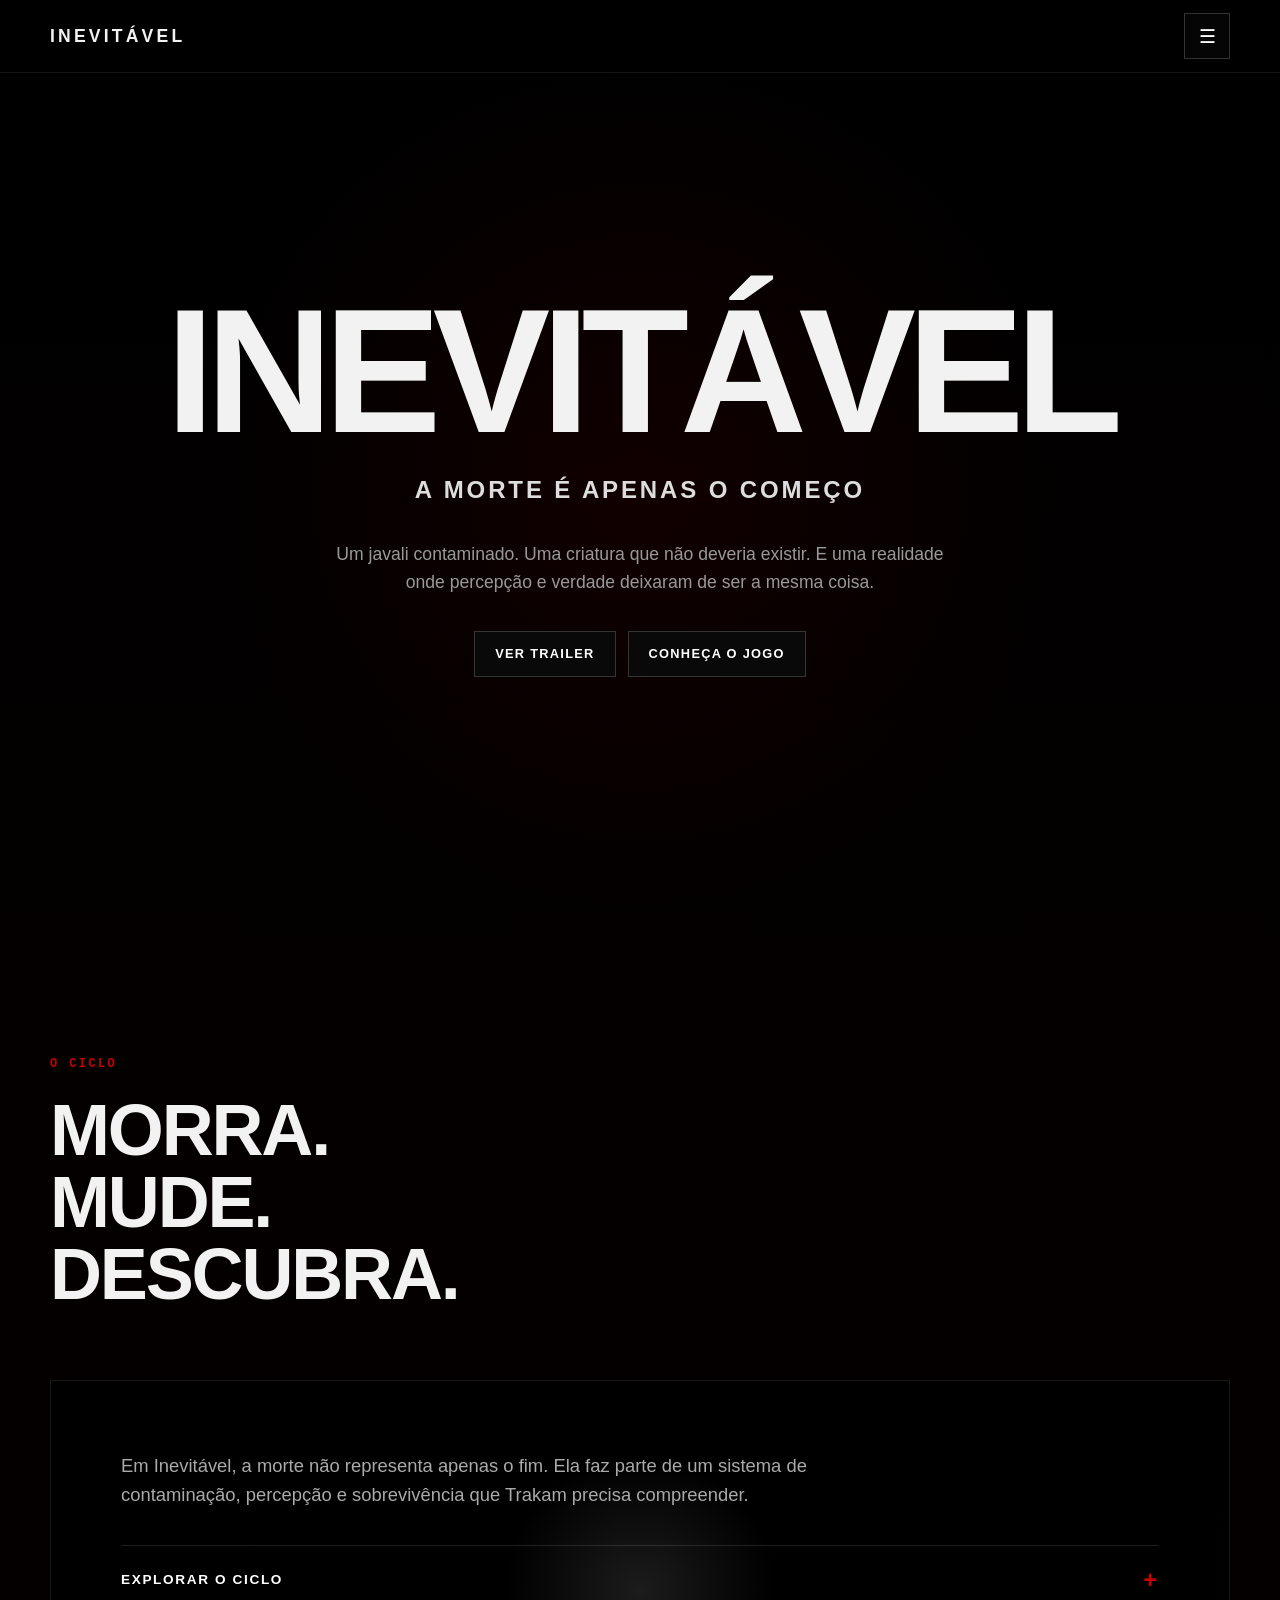
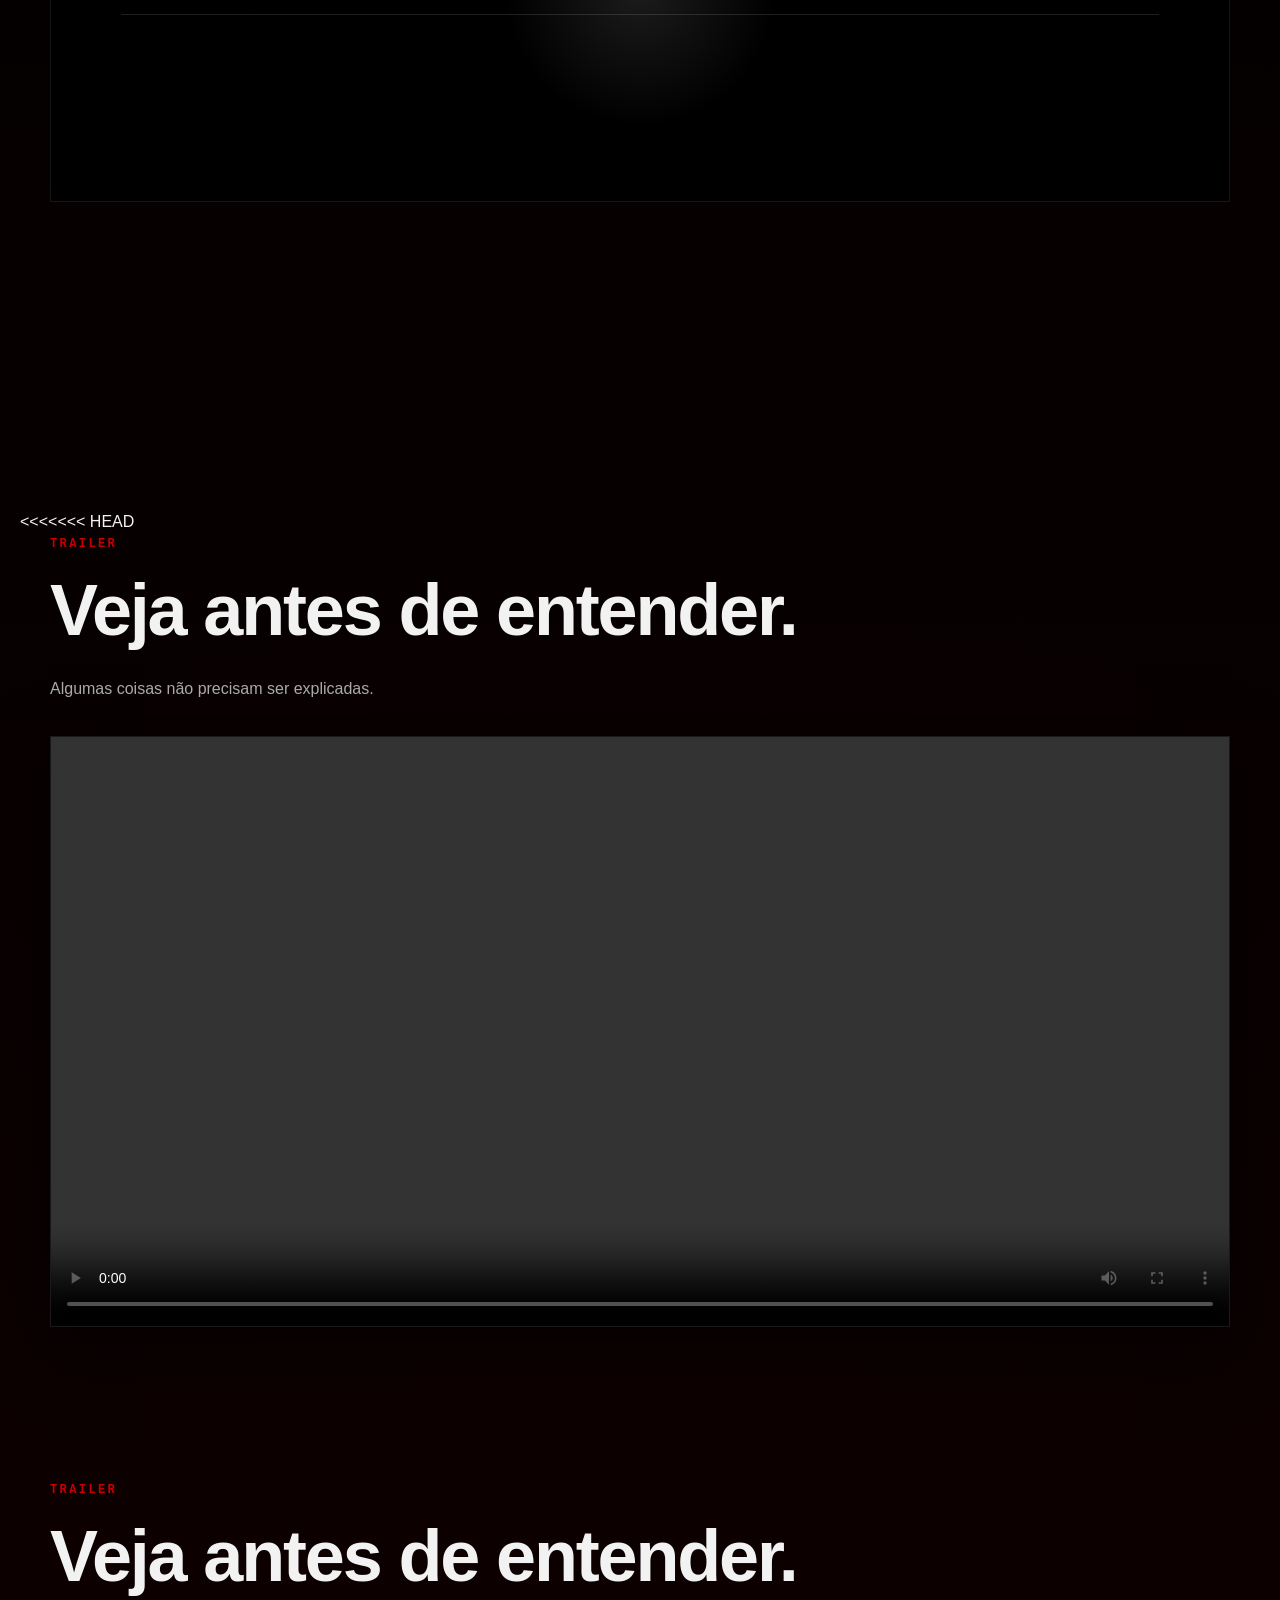
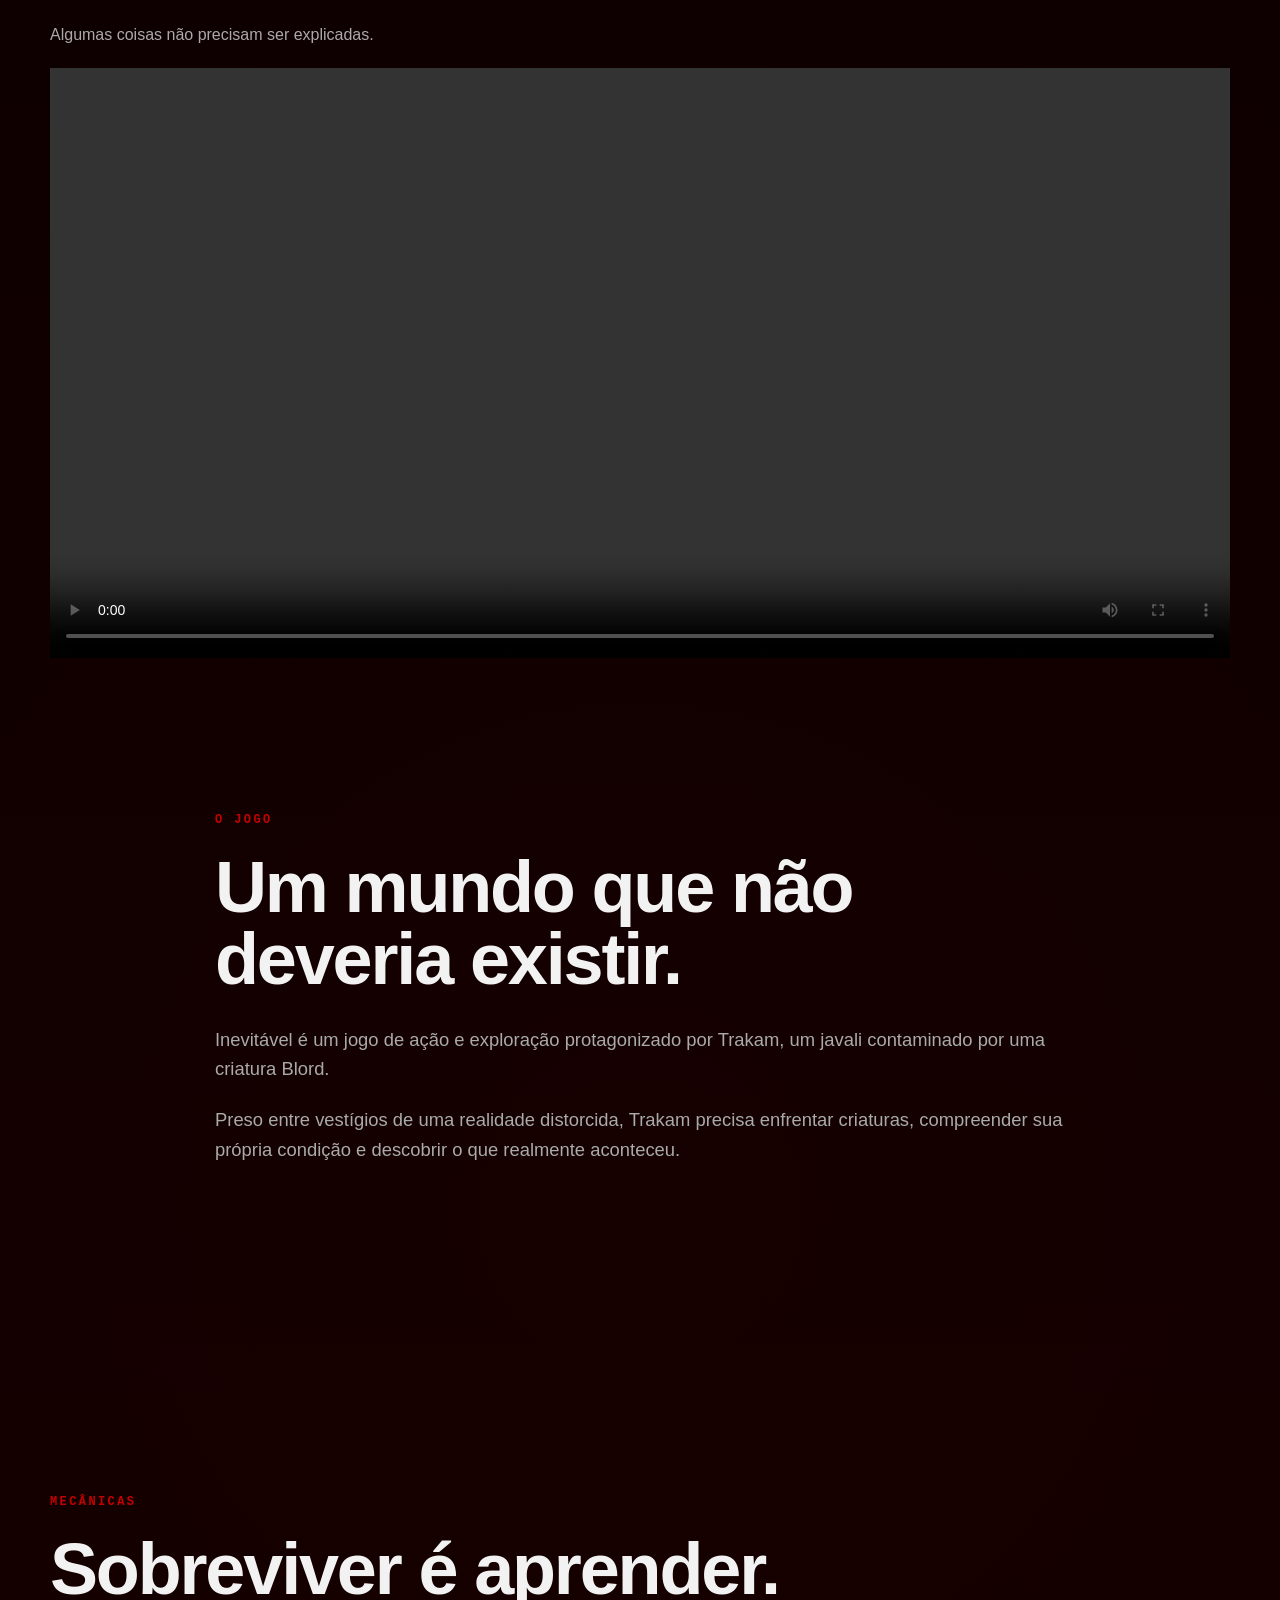
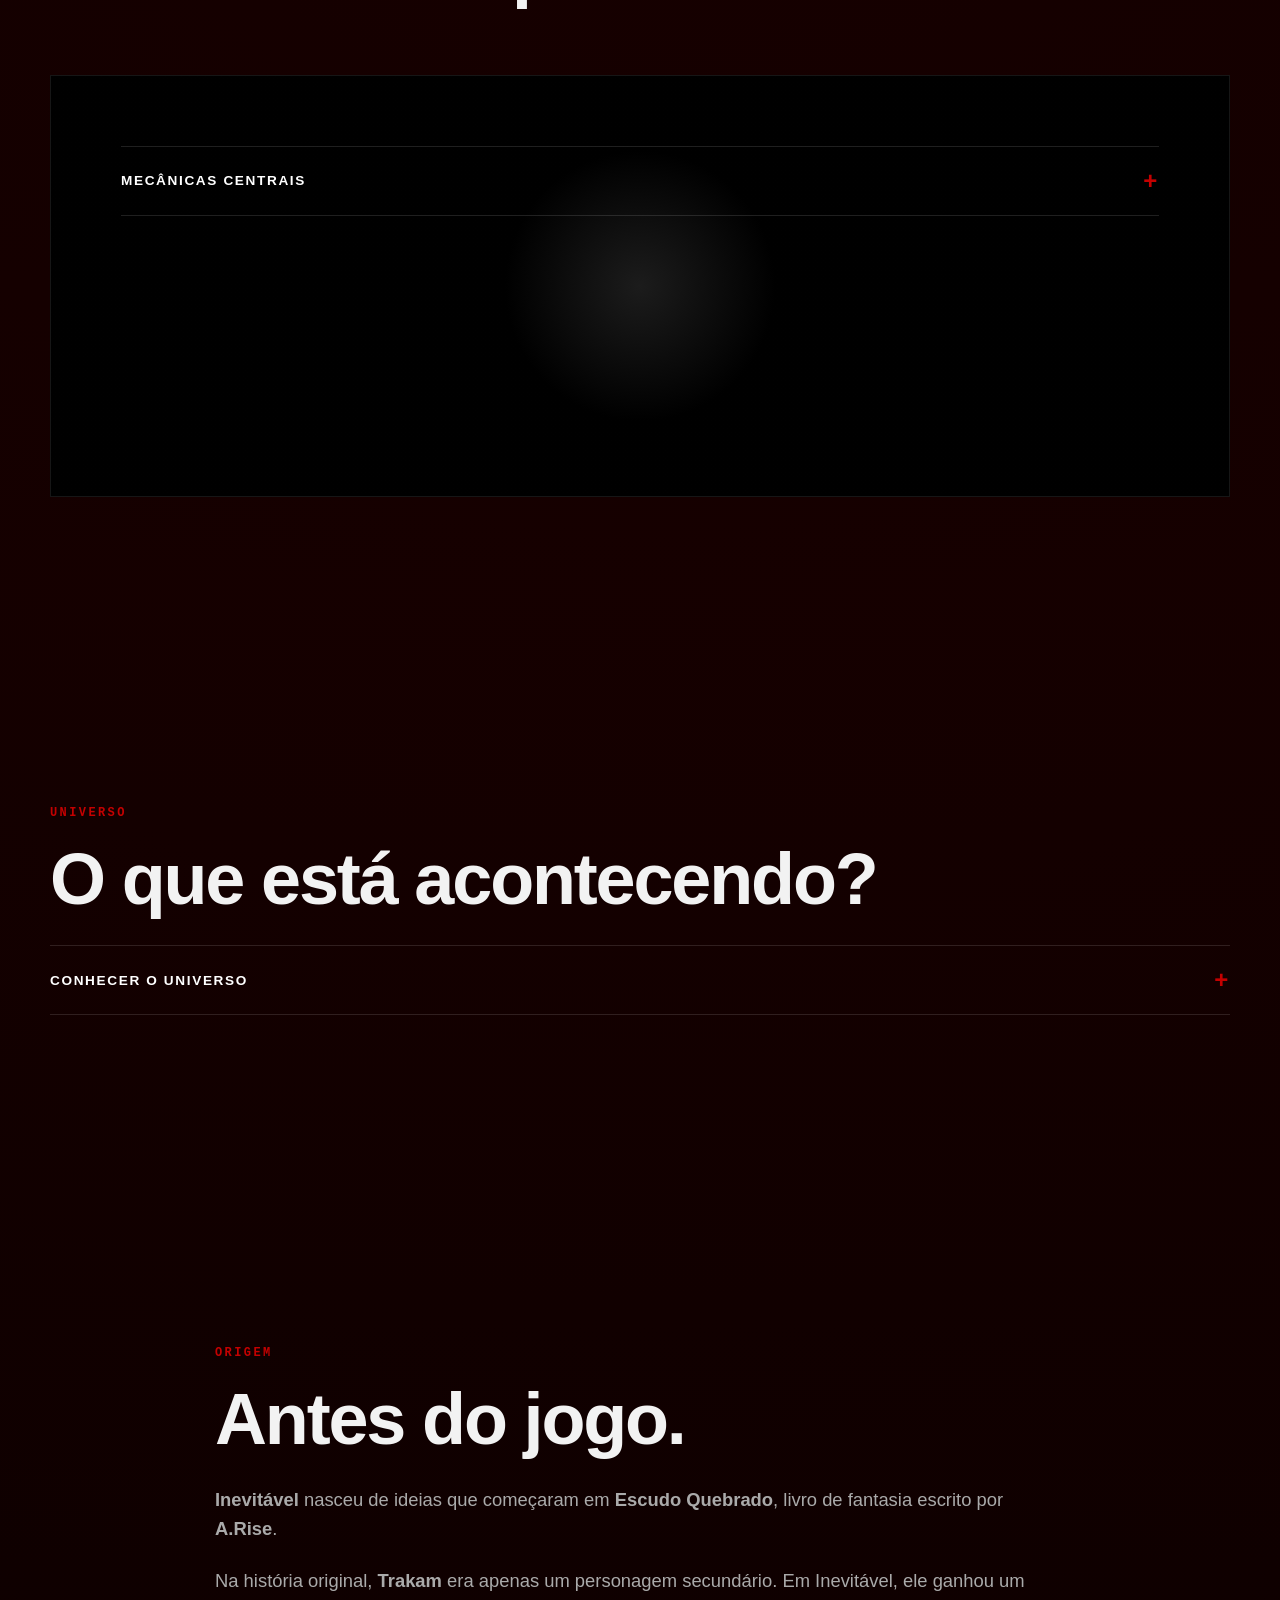
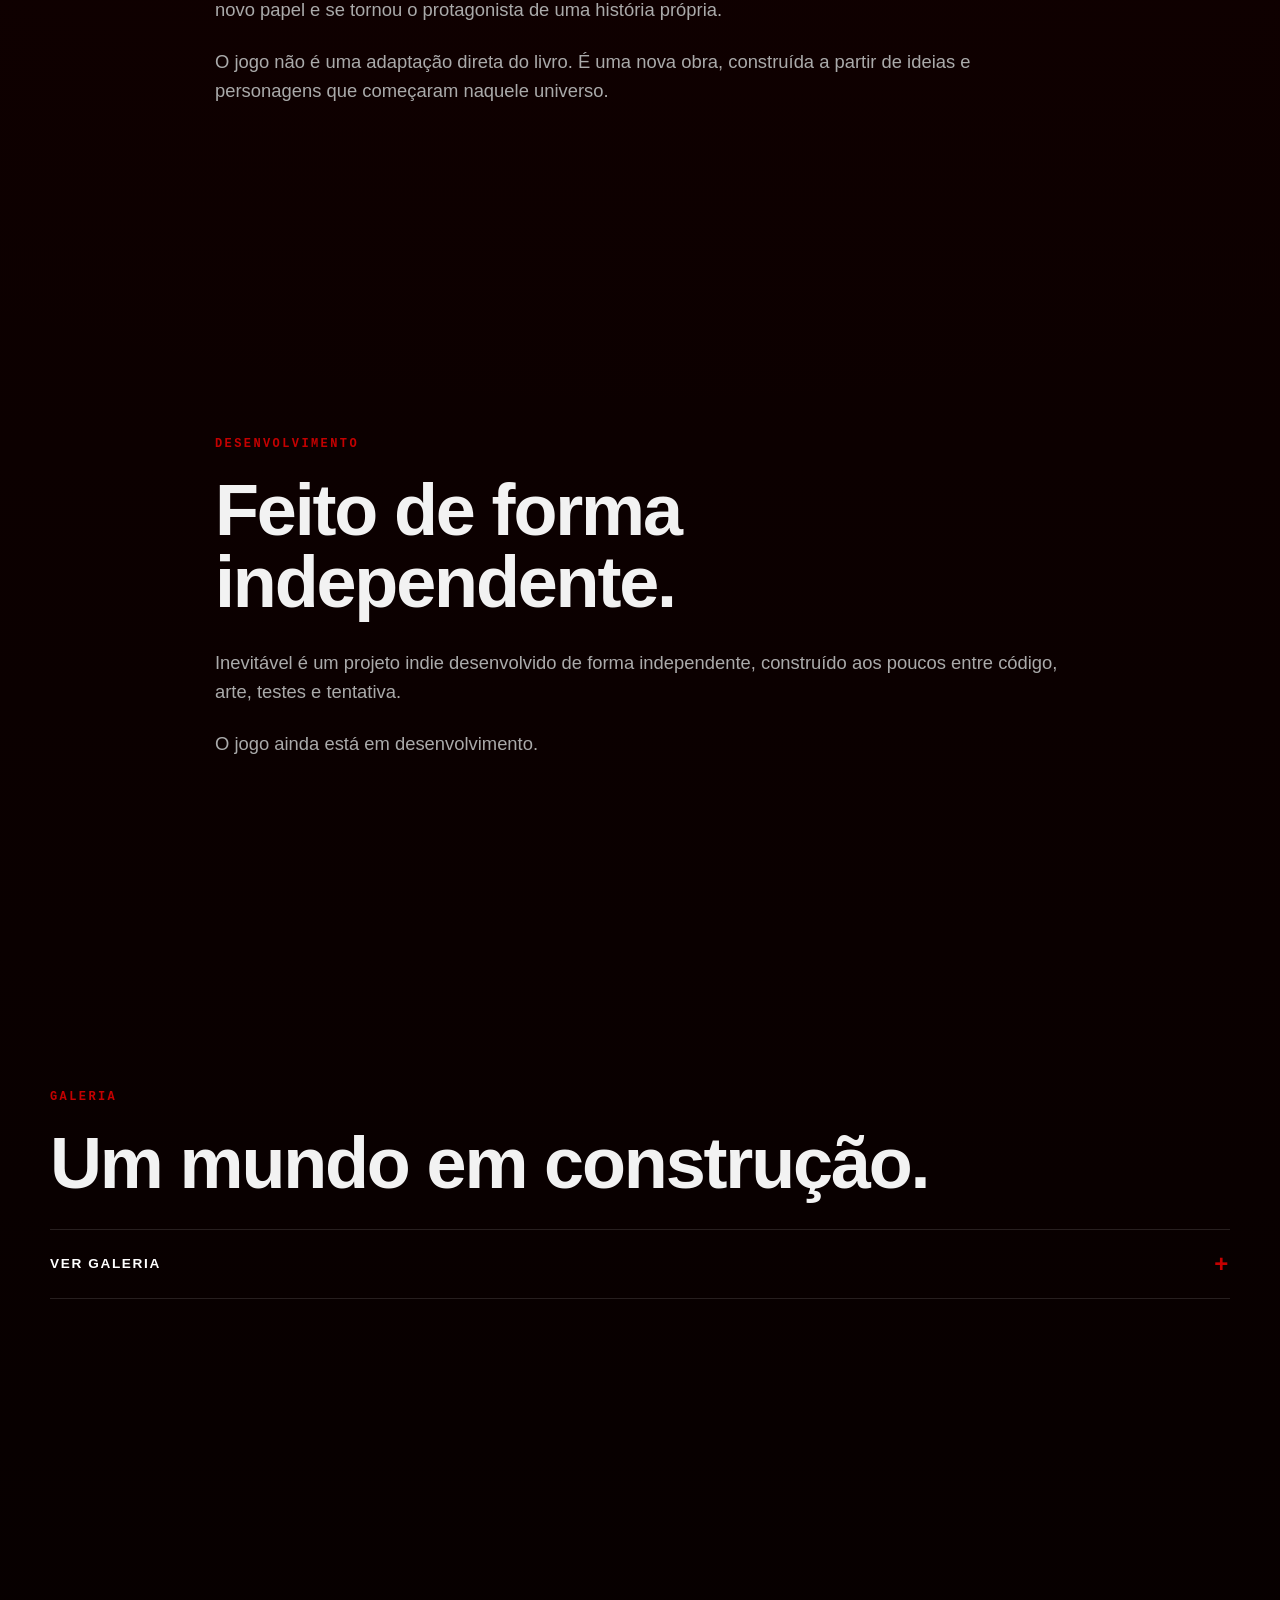
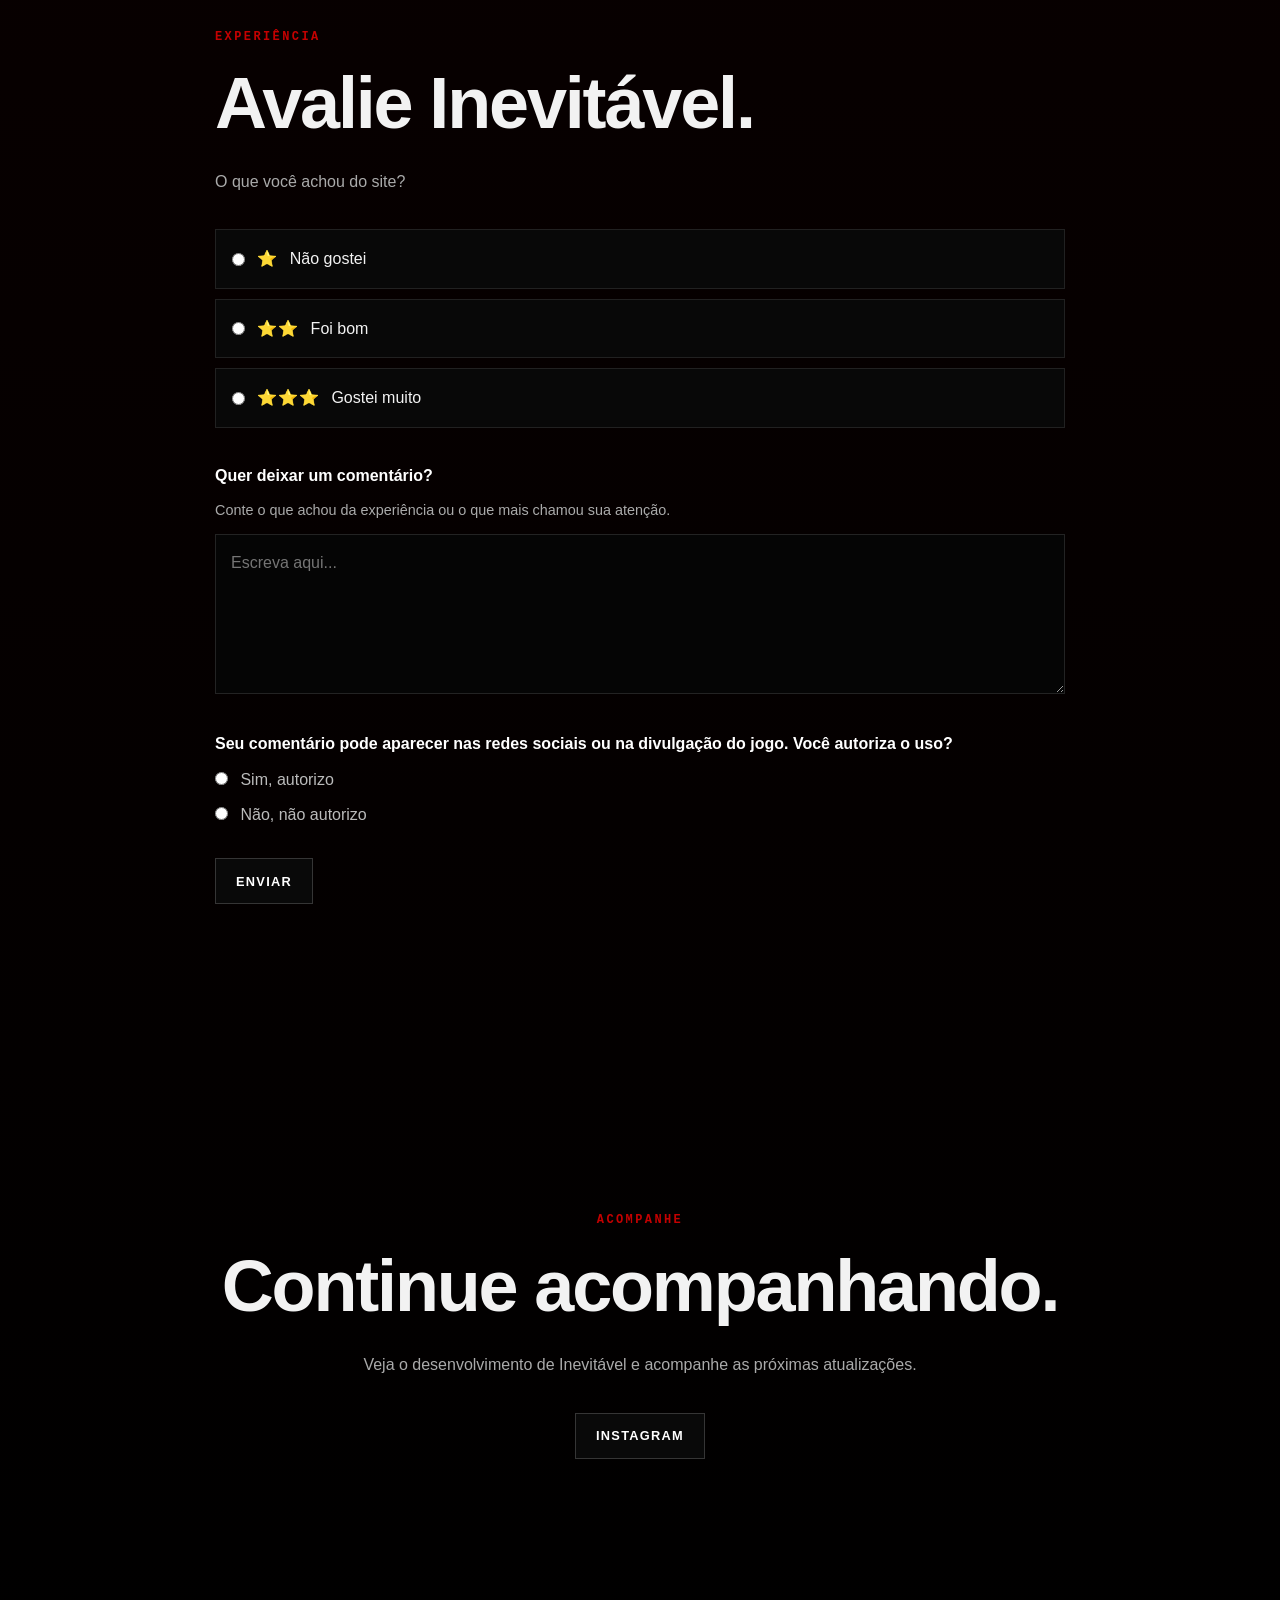
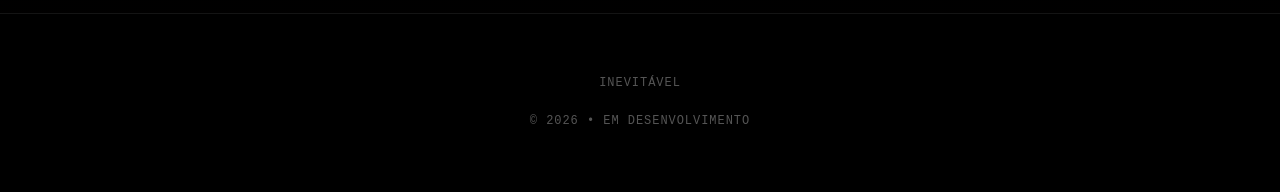
==== commit be2e300c: "Update index.html" ====
--- a/index.html
+++ b/index.html
@@ -342,7 +342,7 @@
 
         </div>
     </section>
-    =======
+    
     <div class="content">
 
       <div class="section-label">TRAILER</div>
@@ -352,7 +352,6 @@
       <p class="trailer-text">
         Algumas coisas não precisam ser explicadas.
       </p>
-      >>>>>>> 09b3ec3 (do-nada-ao-inevitavel.mp4)
 
       <video controls playsinline preload="metadata" style="width: 100%; height: auto; display: block;">
         <source src="videos/do-nada-ao-inevitavel.mp4" type="video/mp4">
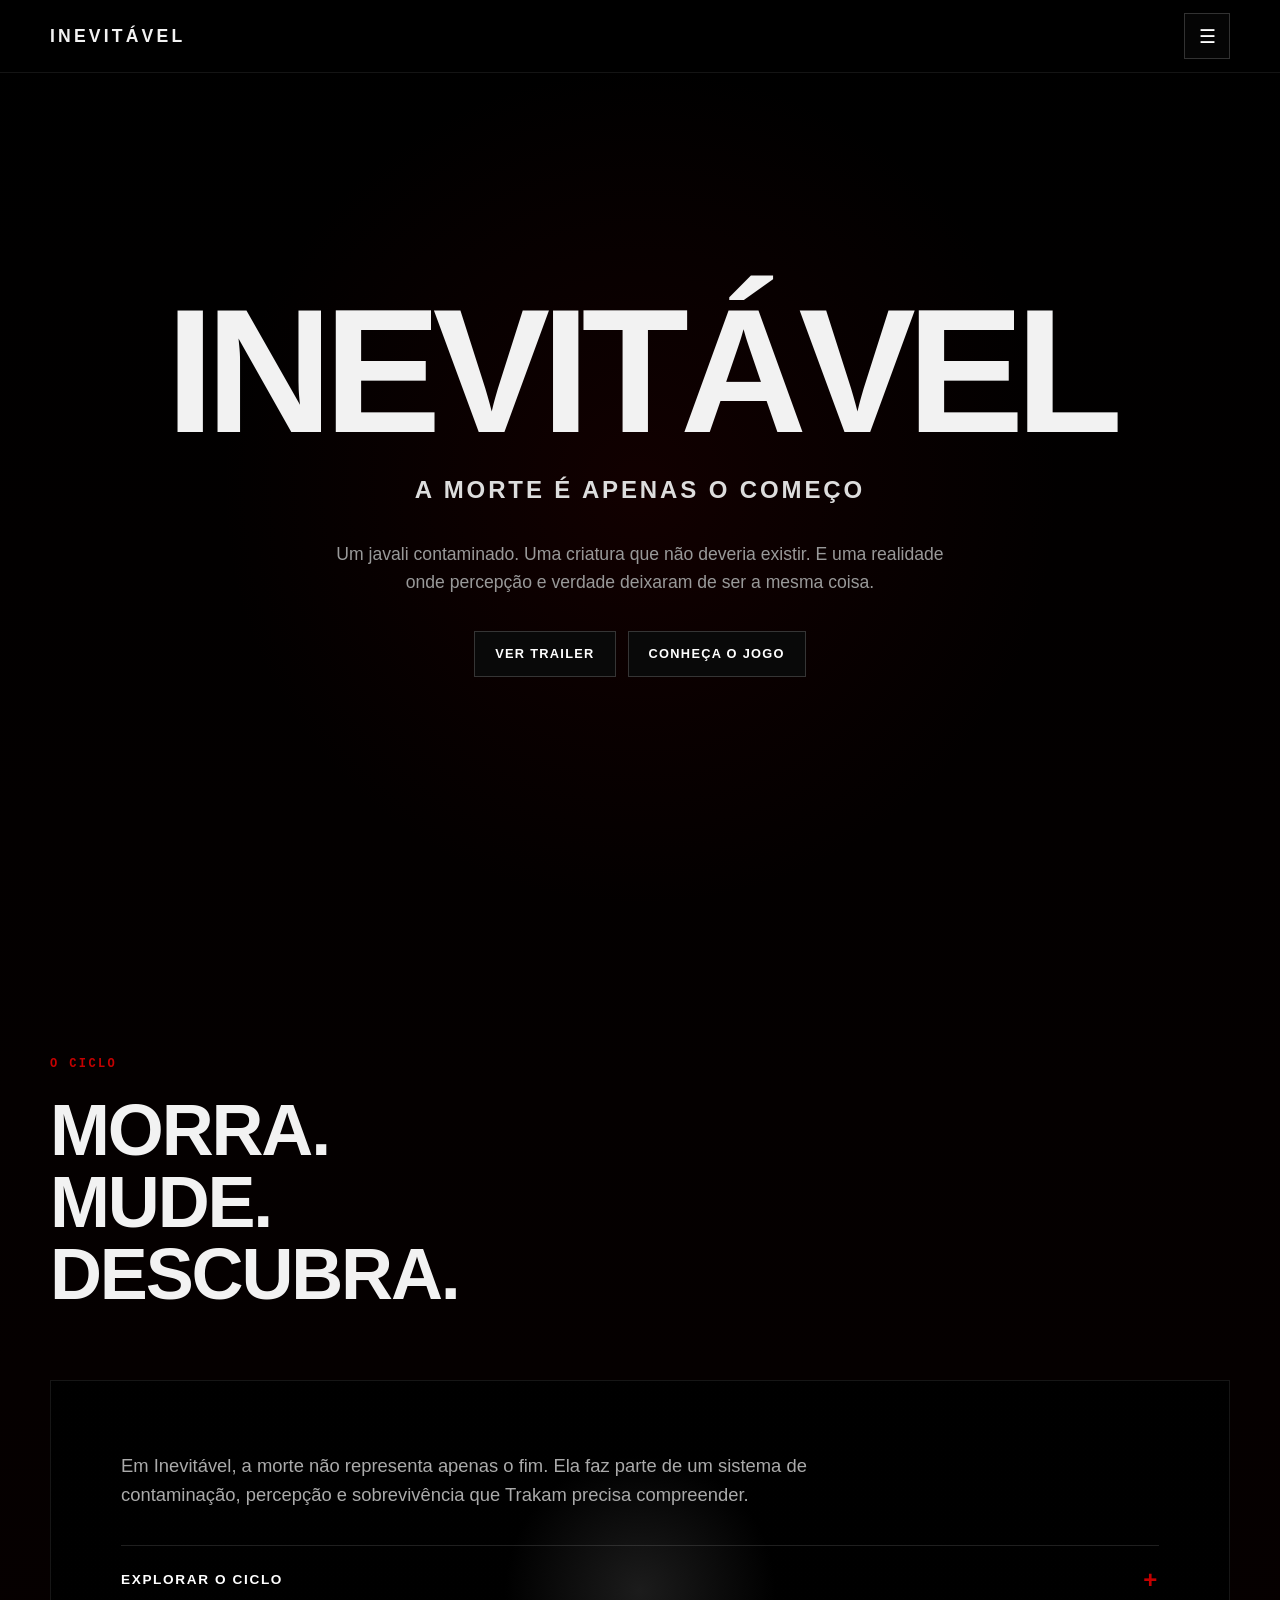
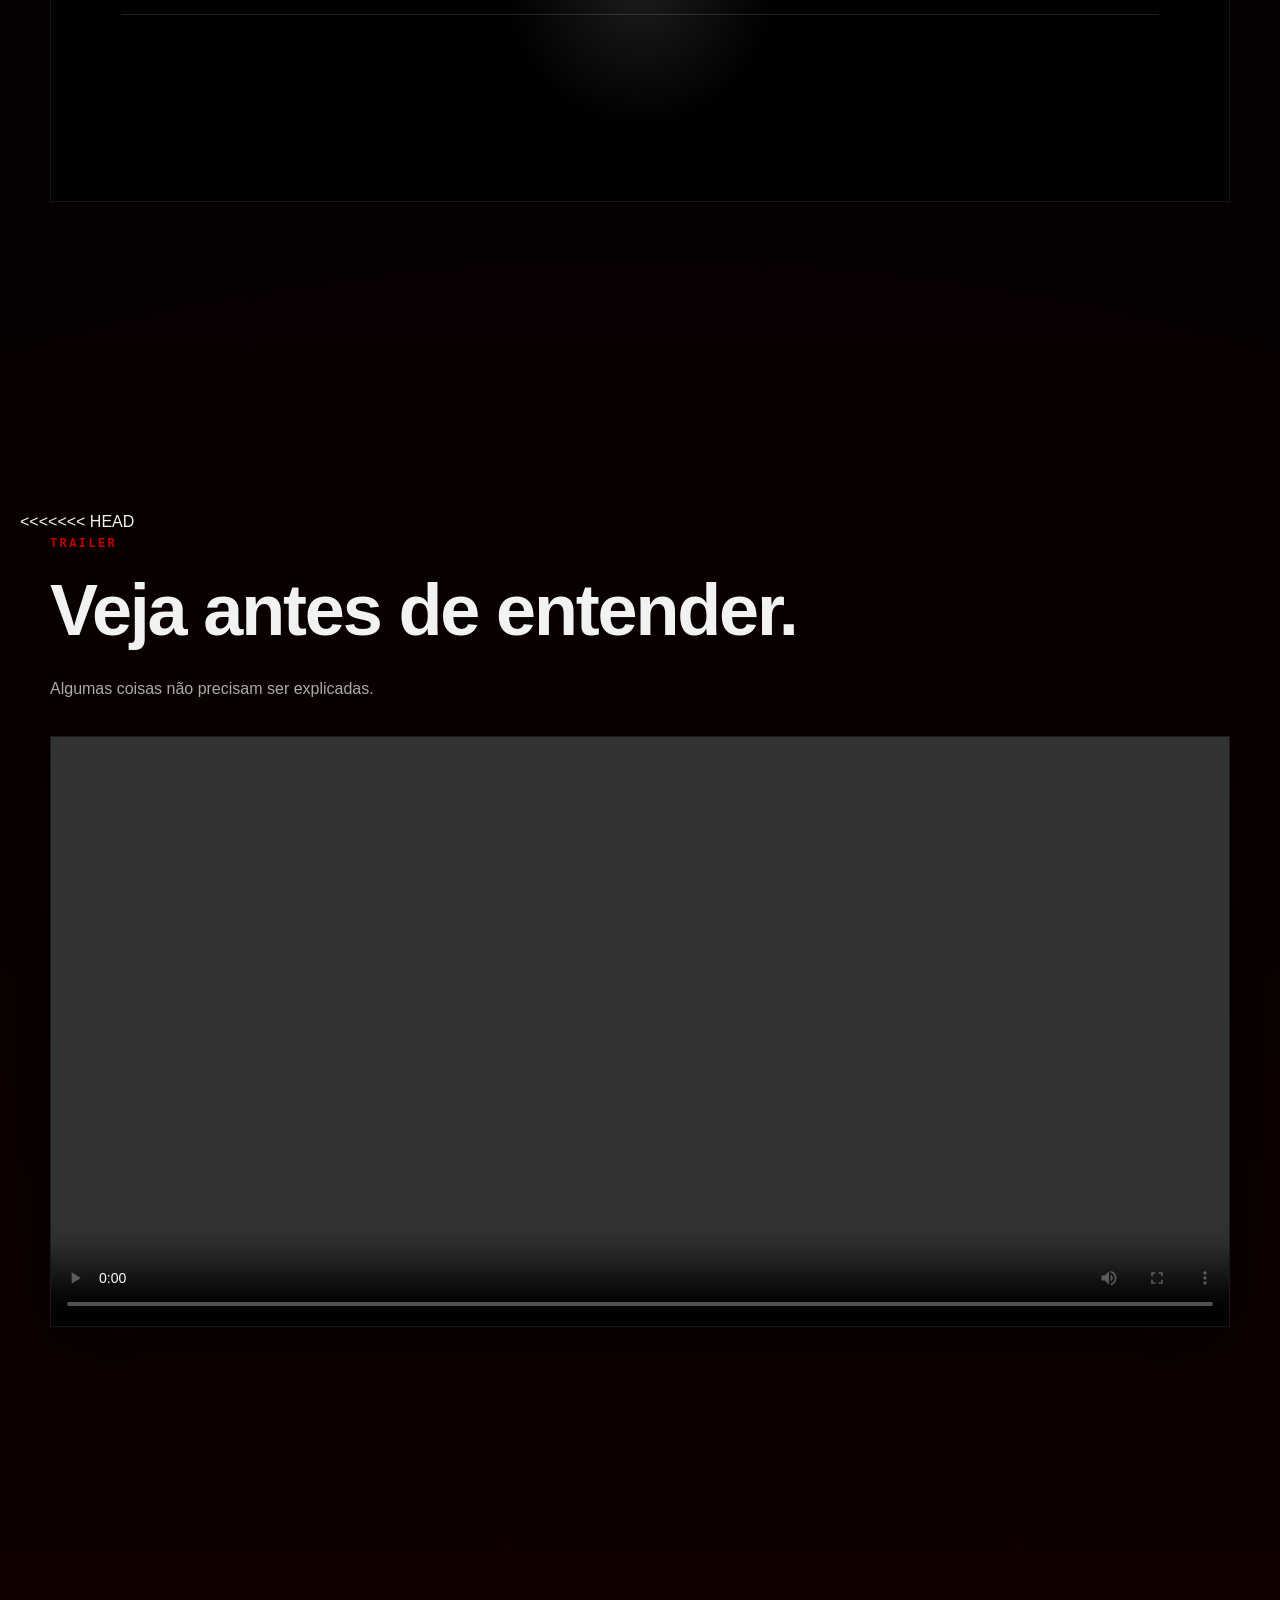
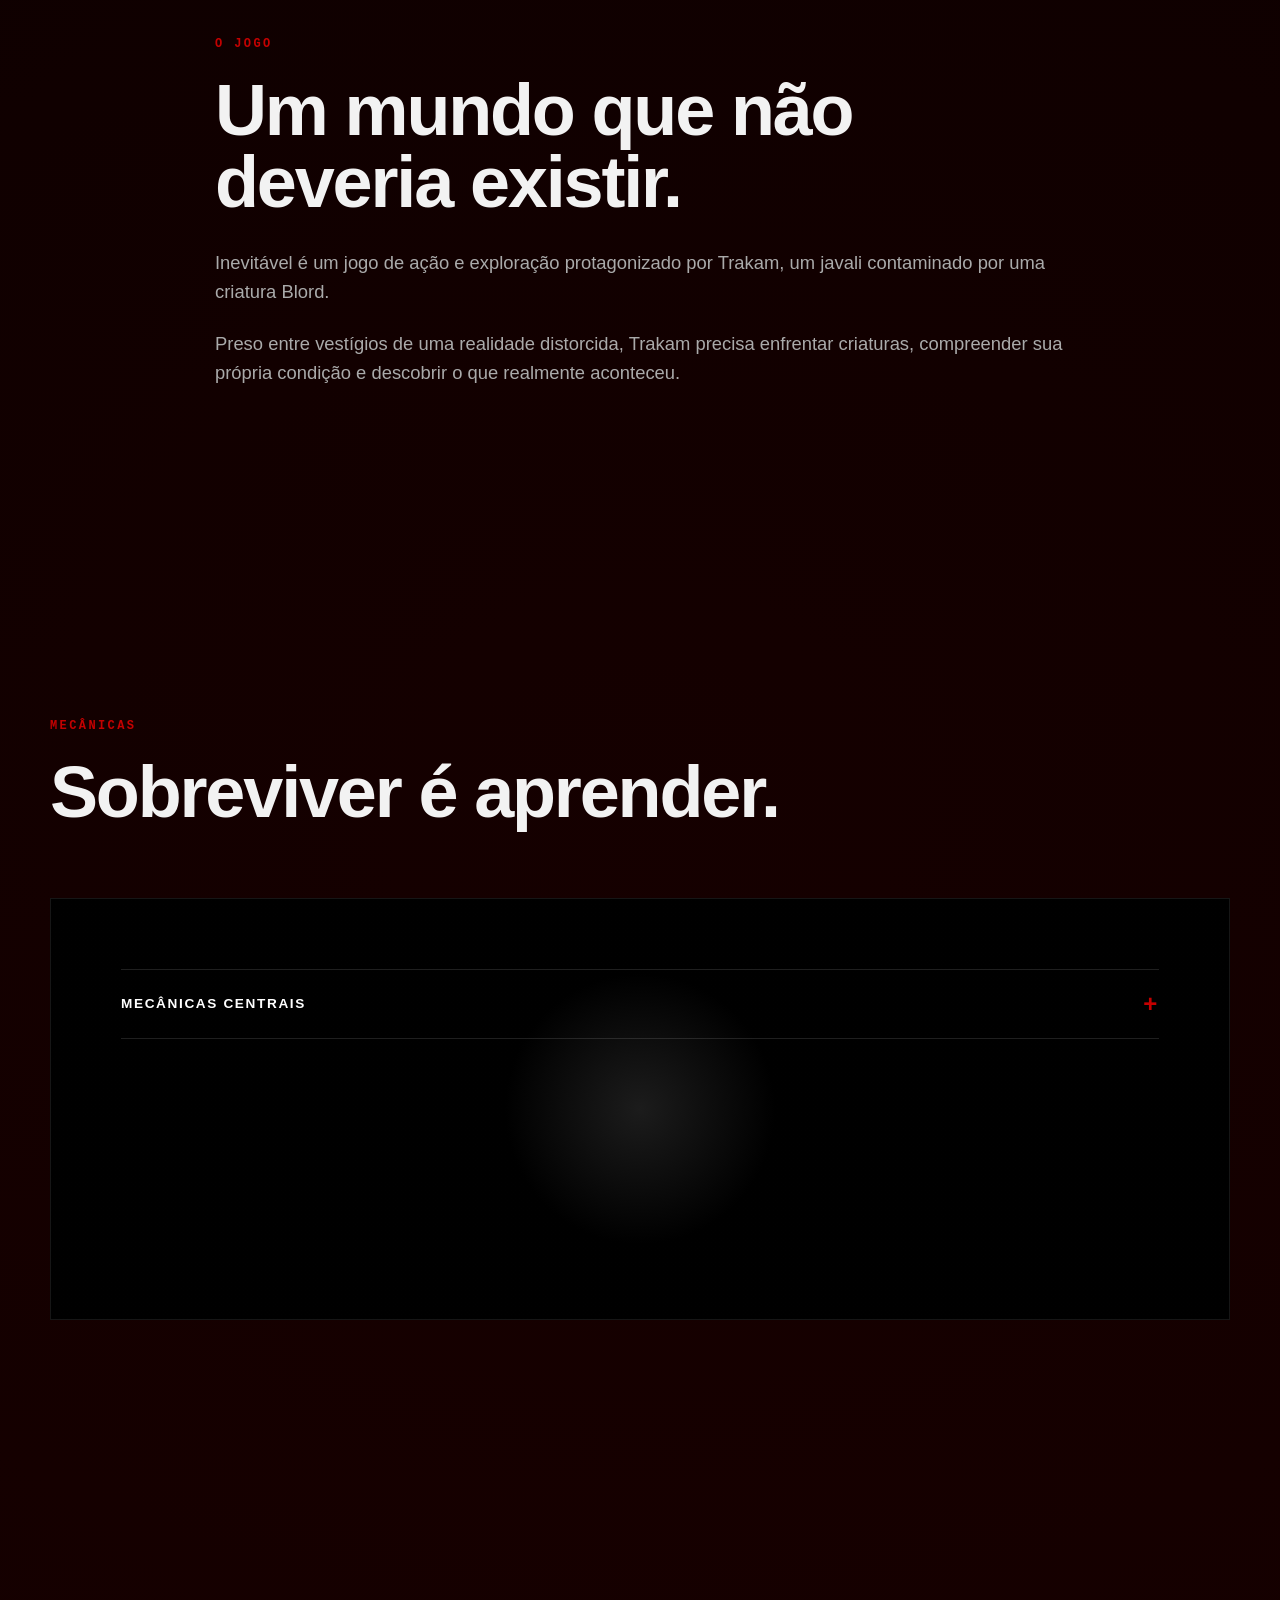
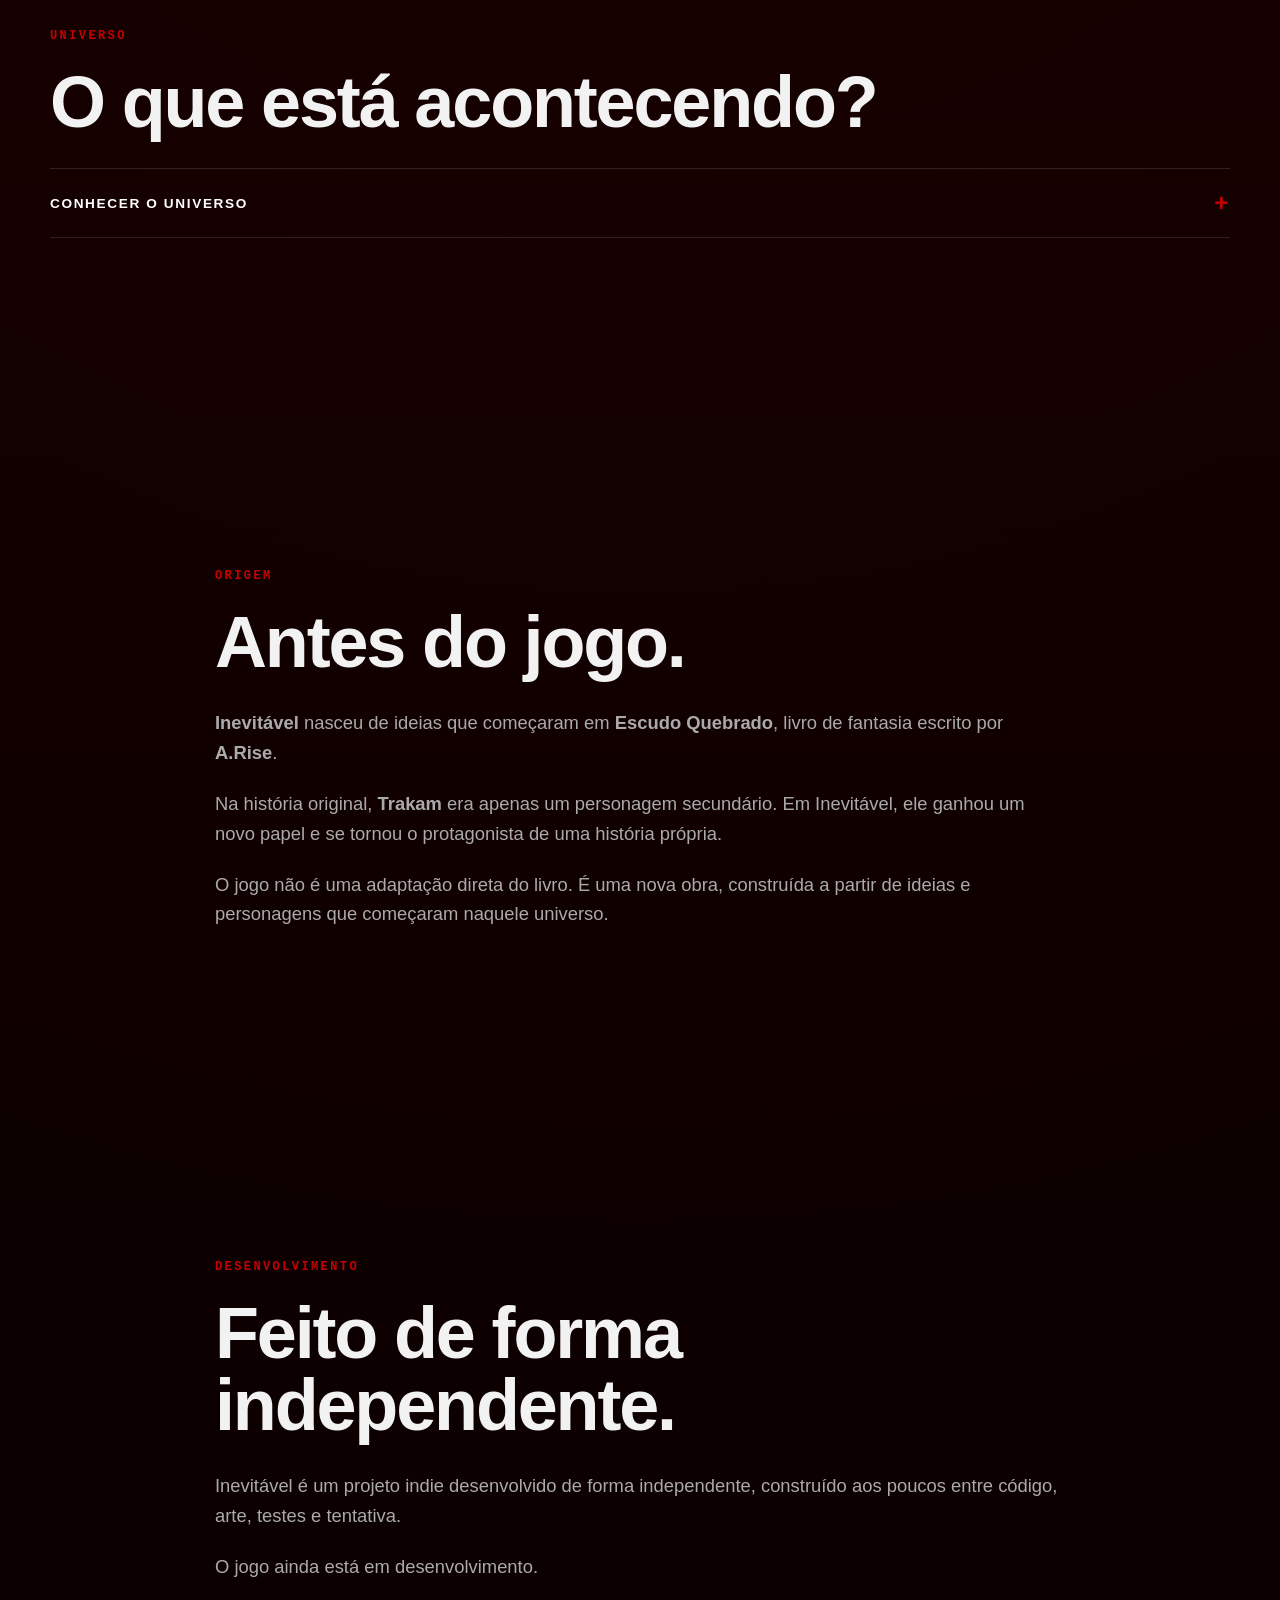
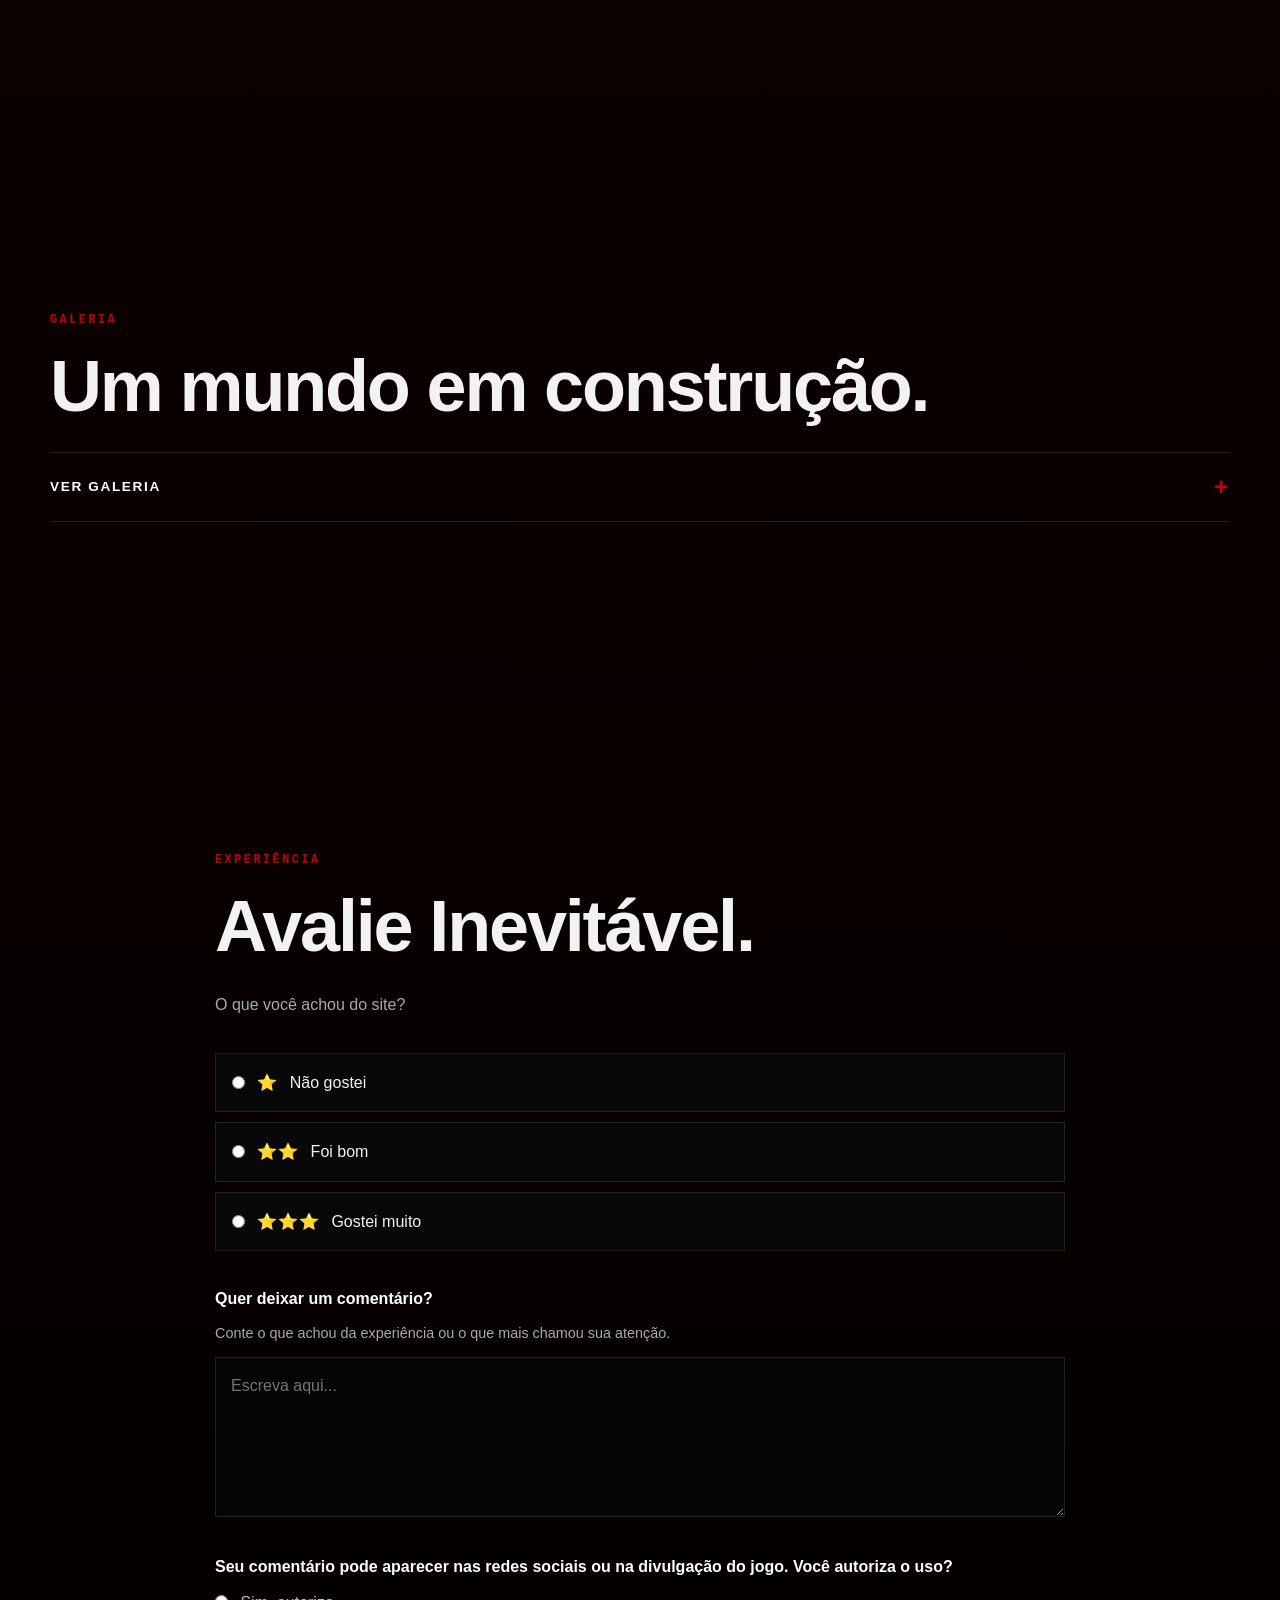
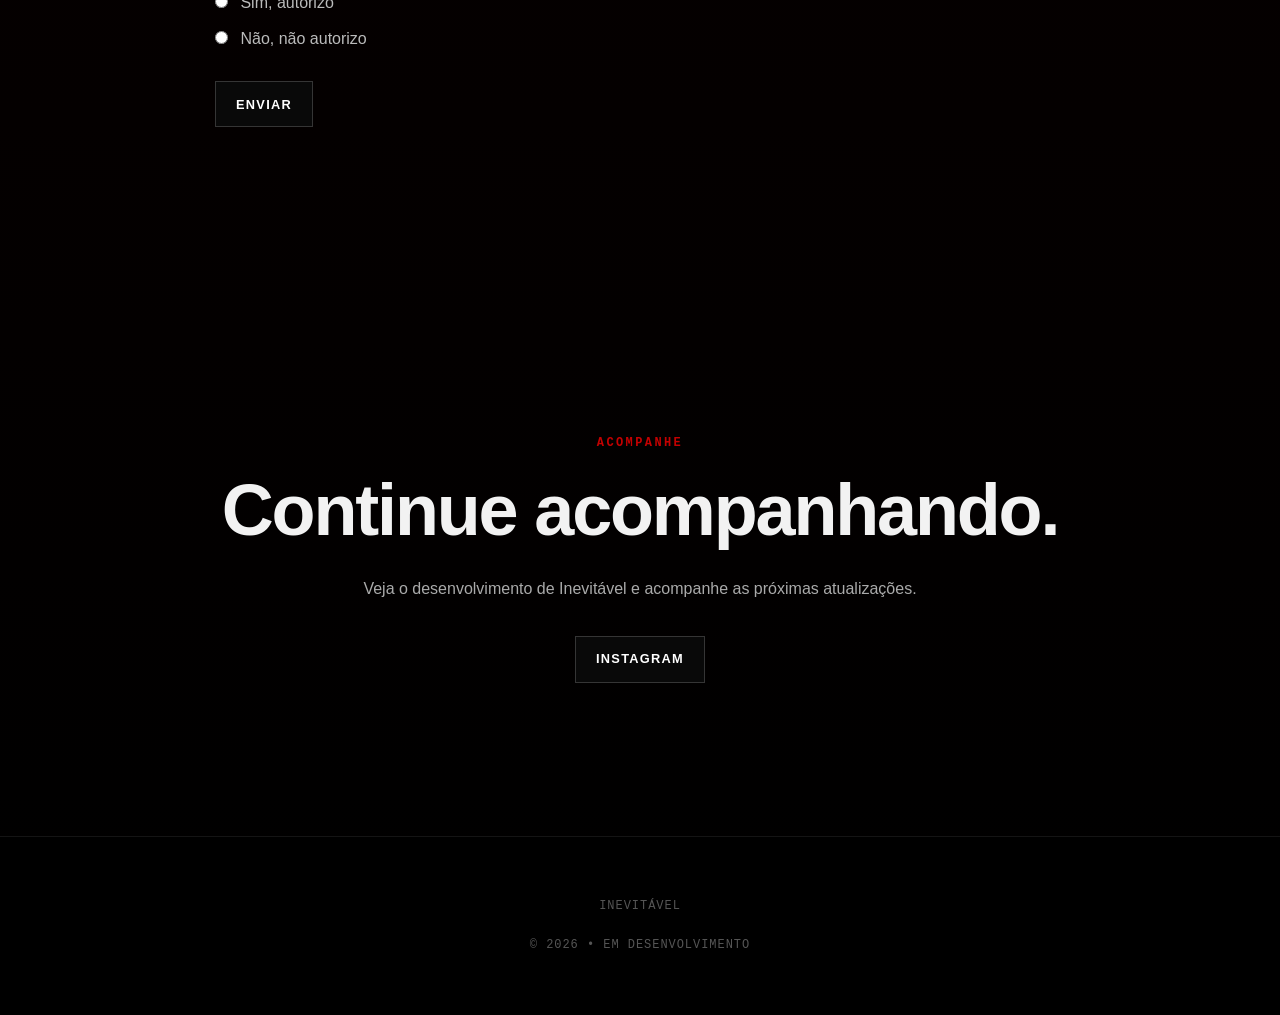
==== commit cef0319c: "Delete trailer section from index.html Removed the trailer section including its content and video." ====
--- a/index.html
+++ b/index.html
@@ -343,25 +343,6 @@
         </div>
     </section>
     
-    <div class="content">
-
-      <div class="section-label">TRAILER</div>
-
-      <h2>Veja antes de entender.</h2>
-
-      <p class="trailer-text">
-        Algumas coisas não precisam ser explicadas.
-      </p>
-
-      <video controls playsinline preload="metadata" style="width: 100%; height: auto; display: block;">
-        <source src="videos/do-nada-ao-inevitavel.mp4" type="video/mp4">
-        Seu navegador não suporta vídeo HTML5.
-      </video>
-
-    </div>
-    </section>
-
-
     <section id="jogo">
 
       <div class="content game-content">
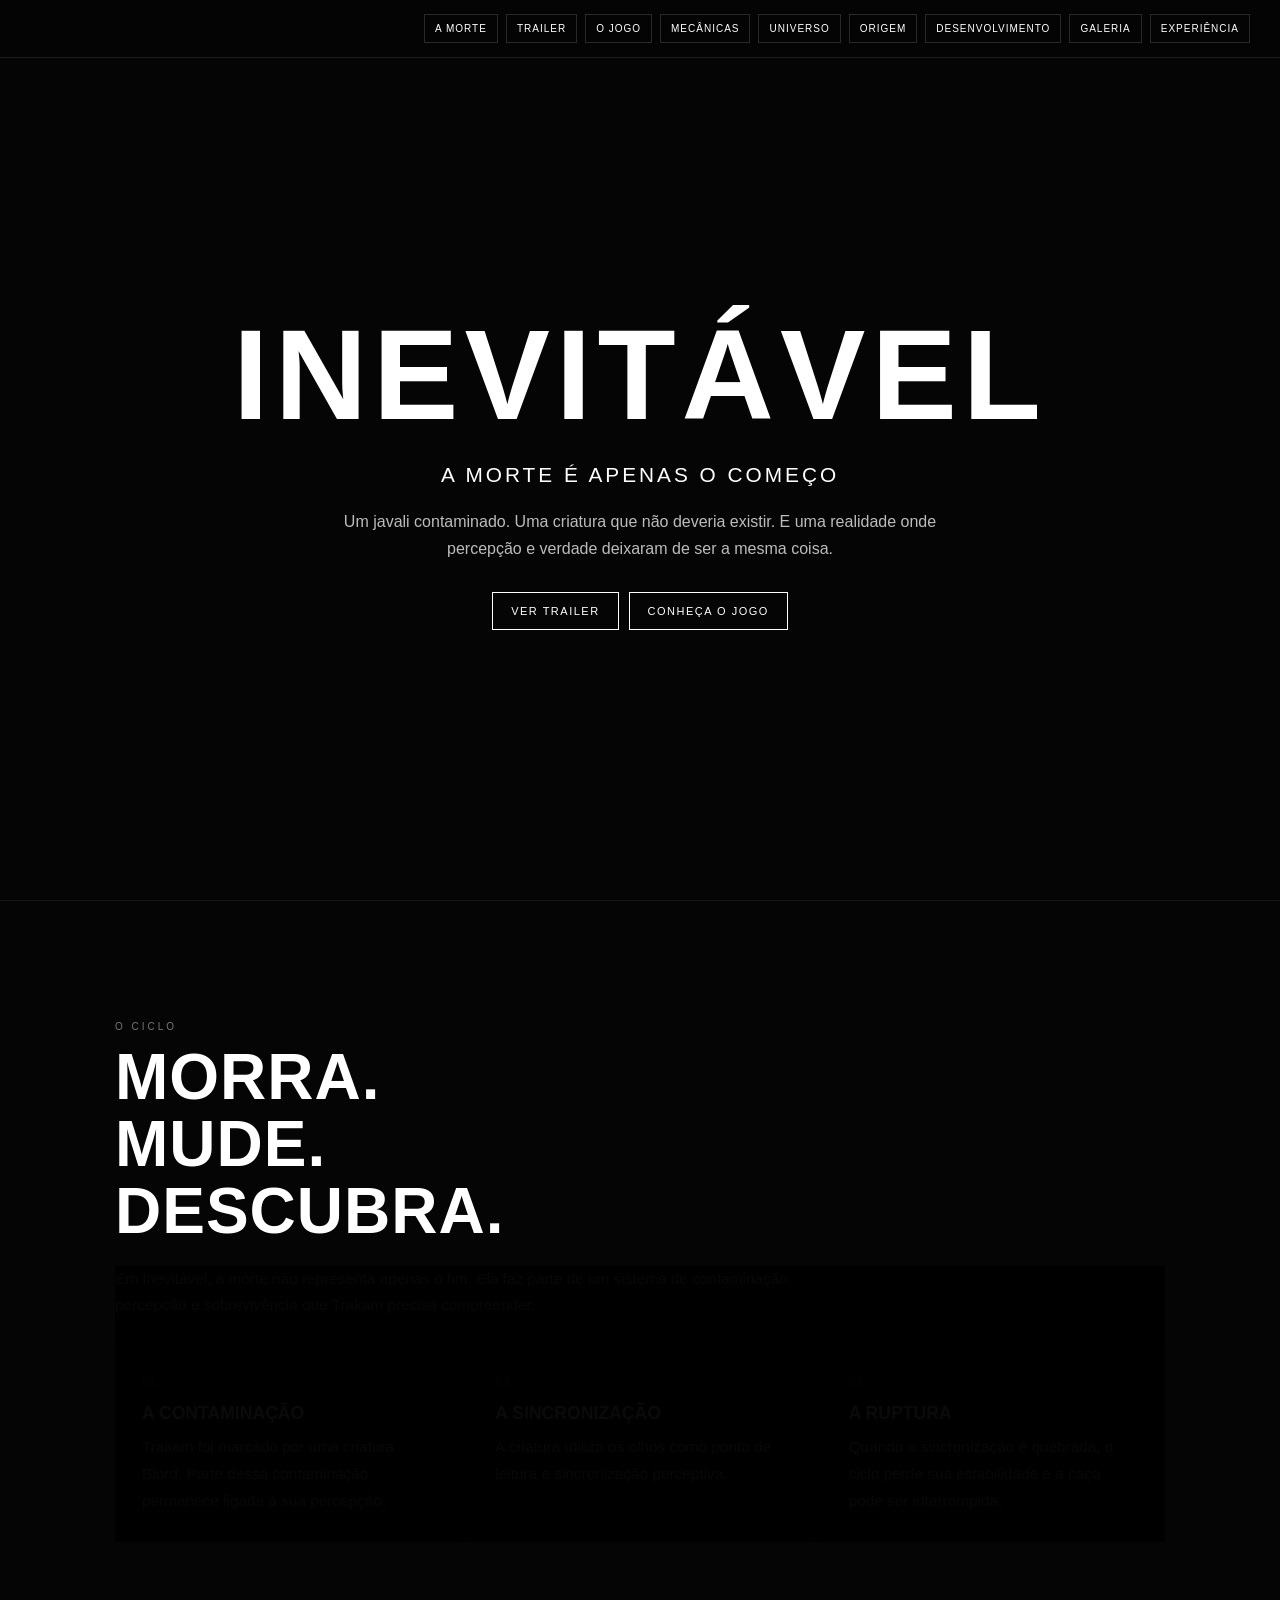
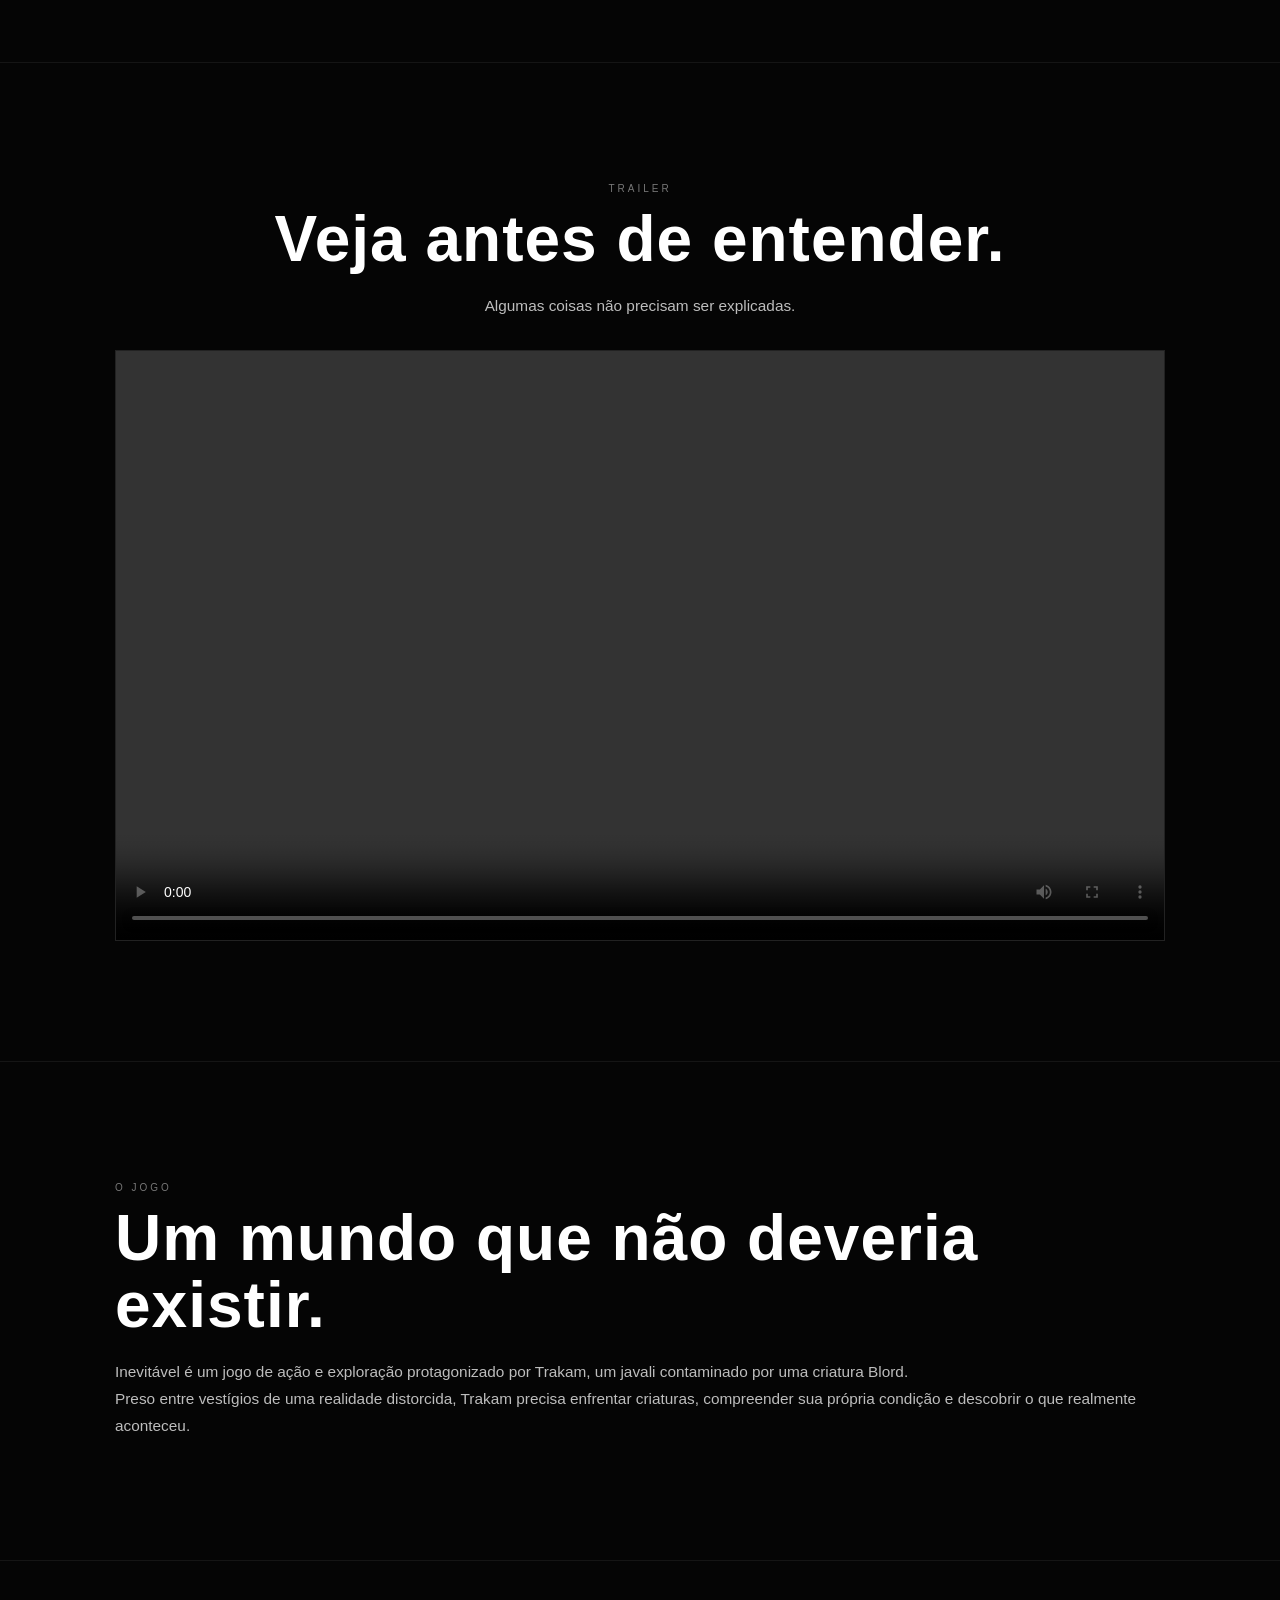
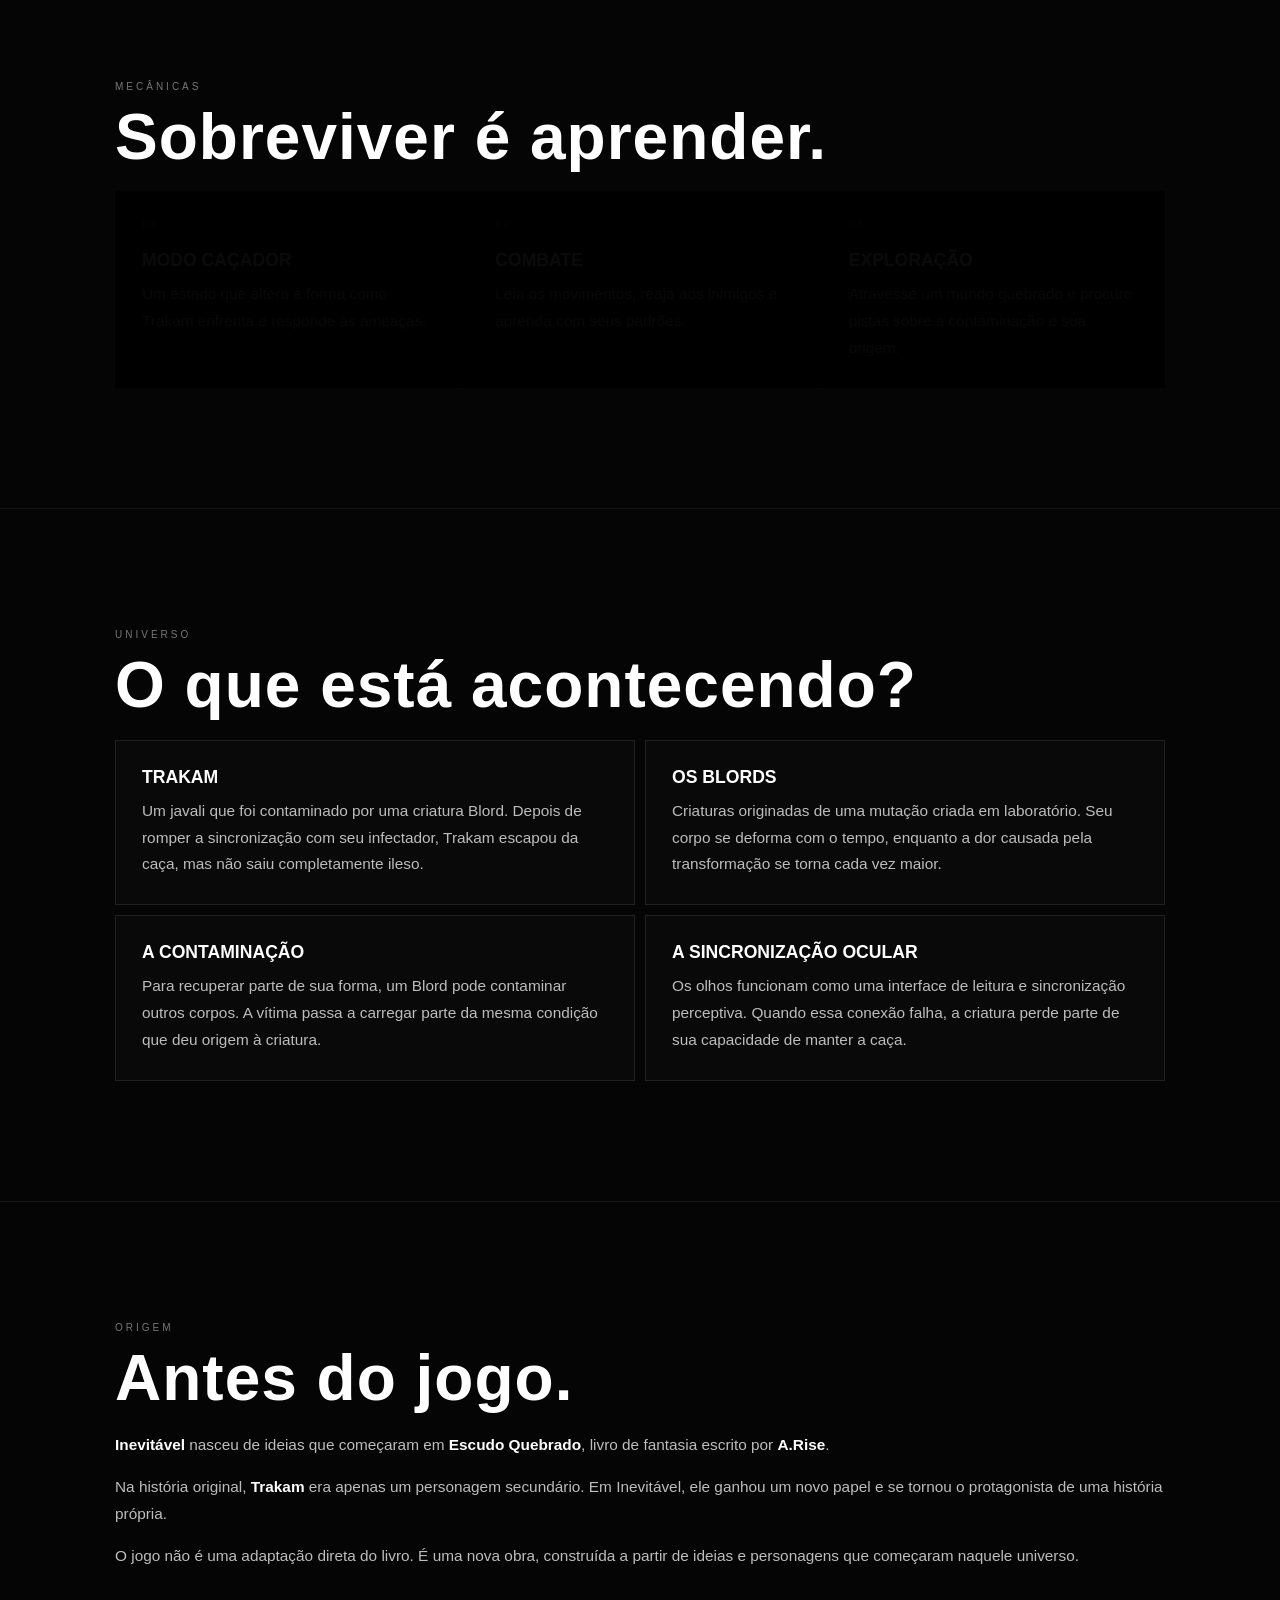
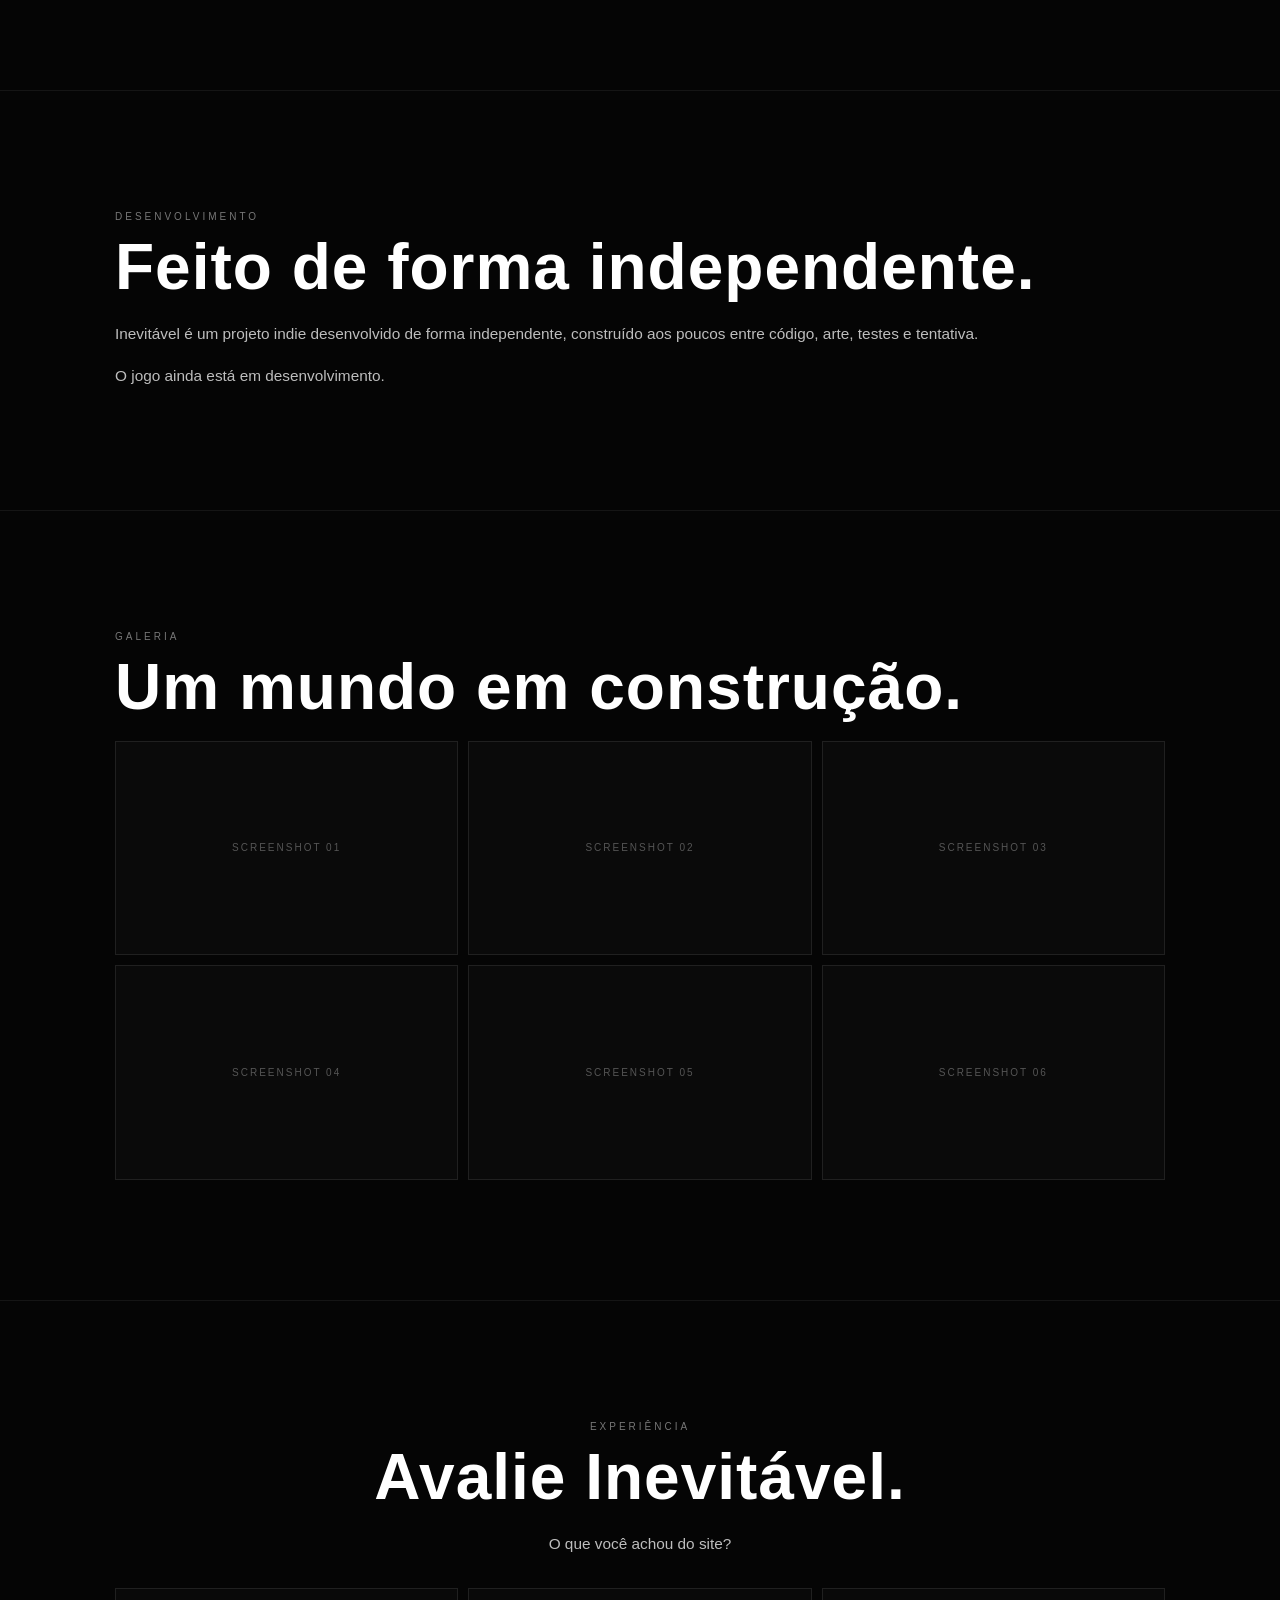
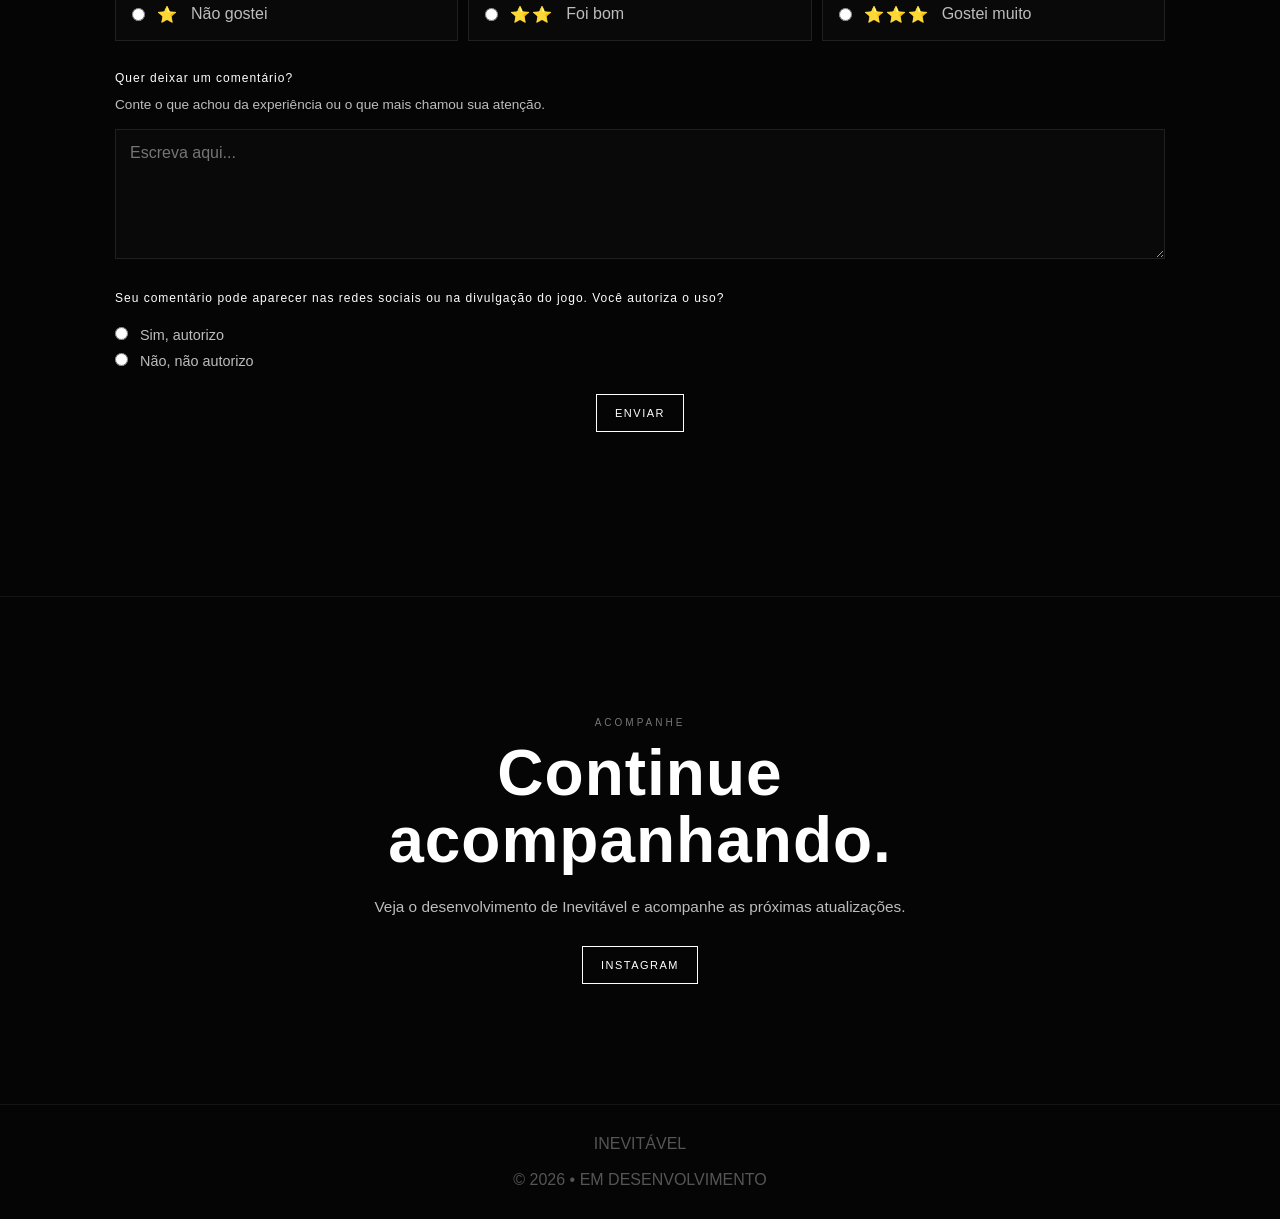
==== commit 97eb8251: "Update index.html" ====
--- a/index.html
+++ b/index.html
@@ -325,7 +325,7 @@
 
 
     <section id="trailer">
-      <<<<<<< HEAD <div class="content">
+      <div class="content">
 
         <div class="section-label">TRAILER</div>
 
--- a/style.css
+++ b/style.css
@@ -1,1317 +1,984 @@
 /* =========================================================
    INEVITÁVEL
-   IDENTIDADE VISUAL BASE
-   Compatível com o HTML atual
-========================================================= */
-
-:root {
-    --bg: #000;
-    --bg-soft: #080808;
-    --surface: #0d0d0d;
-    --surface-2: #121212;
-
-    --text: #f2f2f2;
-    --muted: #9b9b9b;
-
-    --red: #8b0000;
-    --red-light: #c40000;
-    --red-dark: #3d0000;
-
-    --border: rgba(255, 255, 255, .10);
-
-    /* Blood State */
-    --blood: 0;
-    --blood-opacity: 0;
-    --blood-red: #120000;
-
-    --max-width: 1180px;
-
-    --space-section: clamp(80px, 12vw, 160px);
-}
-
-
-/* =========================================================
-   RESET
-========================================================= */
+   CSS RESPONSIVO
+   DARK ENGINE
+   ========================================================= */
 
 * {
-    box-sizing: border-box;
-    margin: 0;
-    padding: 0;
-}
-
+  margin: 0;
+  padding: 0;
+  box-sizing: border-box;
+}
 
 html {
-    scroll-behavior: smooth;
-    background: #000;
-}
-
+  scroll-behavior: smooth;
+  scroll-padding-top: 75px;
+  background: #050505;
+}
 
 body {
-    min-height: 100vh;
-
-    background:
-        radial-gradient(
-            circle at 50% 45%,
-            rgba(80, 0, 0, calc(.10 + (var(--blood) * .22))),
-            transparent 45%
-        ),
-        linear-gradient(
-            to bottom,
-            #000 0%,
-            var(--blood-red) 55%,
-            #000 100%
-        );
-
-    color: var(--text);
-
-    font-family:
-        Arial,
-        Helvetica,
-        sans-serif;
-
-    line-height: 1.6;
-
-    overflow-x: hidden;
-
-    transition:
-        background .7s ease,
-        filter .3s ease;
-}
-
-
-/* =========================================================
-   BLOOD STATE
-========================================================= */
-
-#blood-state {
-    position: relative;
-    overflow: hidden;
-
-    background:
-        radial-gradient(
-            circle at center,
-            rgba(120, 0, 0, calc(.10 + (var(--blood) * .25))),
-            transparent 60%
-        );
-}
-
-
-.blood-state-interface {
-    position: relative;
-
-    max-width: 760px;
-
-    margin: 0 auto;
-
-    padding:
-        clamp(50px, 8vw, 100px)
-        clamp(25px, 6vw, 70px);
-
-    text-align: center;
-
-    border:
-        1px solid
-        rgba(139, 0, 0, calc(.35 + (var(--blood) * .45)));
-
-    background:
-        rgba(0, 0, 0, .72);
-
-    box-shadow:
-        0 0 calc(30px + (var(--blood) * 70px))
-        rgba(139, 0, 0, calc(.08 + (var(--blood) * .20)));
-
-    transition:
-        border-color .5s ease,
-        box-shadow .5s ease,
-        background .5s ease;
-}
-
-
-.blood-state-interface::before {
-    content: "";
-
-    position: absolute;
-
-    left: 0;
-    right: 0;
-    bottom: 0;
-
-    height: calc(var(--blood) * 100%);
-
-    max-height: 100%;
-
-    background:
-        linear-gradient(
-            to top,
-            rgba(90, 0, 0, .65),
-            rgba(120, 0, 0, .08)
-        );
-
-    opacity: .55;
-
-    pointer-events: none;
-
-    transition:
-        height .7s ease,
-        opacity .5s ease;
-}
-
-
-.blood-state-interface > * {
-    position: relative;
-    z-index: 2;
-}
-
-
-.blood-state-interface h2 {
-    margin-bottom: 20px;
-
-    font-size:
-        clamp(2rem, 7vw, 5rem);
-
-    line-height: 1;
-
-    letter-spacing: .08em;
-
-    text-transform: uppercase;
-}
-
-
-.blood-state-interface p {
-    margin-bottom: 35px;
-
-    color: var(--muted);
-
-    letter-spacing: .12em;
-}
-
-
-.blood-state-interface [data-blood-counter] {
-    margin-top: 28px;
-
-    font-family: monospace;
-
-    color: var(--red-light);
-
-    font-size: .8rem;
-
-    letter-spacing: .2em;
-}
-
-
-/* =========================================================
-   ESTADOS ALTOS DO BLOOD STATE
-========================================================= */
-
-body:has([data-blood-state]) {
-    --blood-red:
-        color-mix(
-            in srgb,
-            #000 85%,
-            #7a0000 calc(var(--blood) * 100%)
-        );
-}
-
-
-/* =========================================================
-   LINKS
-========================================================= */
+  min-width: 0;
+  min-height: 100vh;
+  width: 100%;
+  max-width: 100%;
+  background: #050505;
+  color: #fff;
+  font-family: Arial, Helvetica, sans-serif;
+  overflow-x: hidden;
+}
+
+img,
+video {
+  max-width: 100%;
+  display: block;
+}
 
 a {
-    color: inherit;
-    text-decoration: none;
-}
-
-
-button,
-a {
-    -webkit-tap-highlight-color: transparent;
-}
-
+  color: inherit;
+  text-decoration: none;
+}
+
+button {
+  font-family: inherit;
+}
 
 /* =========================================================
    HEADER
-========================================================= */
+   ========================================================= */
 
 header {
-    position: sticky;
-
-    top: 0;
-
-    z-index: 100;
-
-    width: 100%;
-
-    background:
-        rgba(0, 0, 0, .88);
-
-    border-bottom:
-        1px solid
-        rgba(255, 255, 255, .08);
-
-    backdrop-filter: blur(10px);
-}
-
+  position: fixed;
+  top: 0;
+  left: 0;
+  width: 100%;
+  padding: 10px 14px;
+  z-index: 1000;
+  background: rgba(5, 5, 5, .92);
+  backdrop-filter: blur(10px);
+  border-bottom: 1px solid #1d1d1d;
+}
 
 .header-content {
-    width: min(
-        calc(100% - 40px),
-        var(--max-width)
-    );
-
-    min-height: 72px;
-
-    margin: 0 auto;
-
-    display: flex;
-
-    align-items: center;
-
-    justify-content: space-between;
-}
-
+  display: flex;
+  justify-content: space-between;
+  align-items: center;
+  min-width: 0;
+}
 
 .logo {
-    font-weight: 900;
-
-    font-size: 1.1rem;
-
-    letter-spacing: .18em;
-}
-
+  font-size: 14px;
+  font-weight: 900;
+  letter-spacing: 2px;
+}
 
 .menu-button {
-    width: 46px;
-    height: 46px;
-
-    border:
-        1px solid
-        rgba(255, 255, 255, .18);
-
-    background: #050505;
-
-    color: white;
-
-    font-size: 1.2rem;
-
-    cursor: pointer;
-
-    transition:
-        border-color .2s ease,
-        background .2s ease;
-}
-
-
-.menu-button:hover {
-    border-color: var(--red-light);
-
-    background: #100000;
-}
-
-
-/* =========================================================
-   MENU
-========================================================= */
-
-#menu {
-    display: none;
-
-    width: min(
-        calc(100% - 40px),
-        var(--max-width)
-    );
-
-    margin: 0 auto;
-
-    padding: 15px 0 25px;
-
-    flex-direction: column;
-}
-
-
-#menu.active {
-    display: flex;
-}
-
-
-#menu a {
-    padding: 12px 5px;
-
-    color: #aaa;
-
-    border-bottom:
-        1px solid
-        rgba(255, 255, 255, .06);
-
-    font-size: .85rem;
-
-    letter-spacing: .12em;
-
-    transition:
-        color .2s ease,
-        padding-left .2s ease;
-}
-
-
-#menu a:hover {
-    color: white;
-
-    padding-left: 10px;
-}
-
-
-/* =========================================================
-   SECTIONS
-========================================================= */
+  display: flex;
+  align-items: center;
+  justify-content: center;
+  width: 42px;
+  height: 38px;
+  background: transparent;
+  color: #fff;
+  border: 1px solid #292929;
+  font-size: 20px;
+  cursor: pointer;
+  flex-shrink: 0;
+}
+
+nav {
+  display: none;
+  flex-direction: column;
+  gap: 6px;
+  overflow: hidden;
+  margin-top: 10px;
+}
+
+nav.active {
+  display: flex;
+}
+
+nav a {
+  display: block;
+  padding: 10px;
+  border: 1px solid #292929;
+  font-size: 10px;
+  letter-spacing: 1px;
+  text-align: center;
+  transition:
+    background .2s ease,
+    color .2s ease;
+}
+
+nav a:hover {
+  background: #fff;
+  color: #000;
+}
+
+/* =========================================================
+   GERAL
+   ========================================================= */
 
 section {
-    position: relative;
-
-    min-height: 60vh;
-
-    padding:
-        var(--space-section)
-        20px;
-
-    background: transparent;
-}
-
-
-.content,
-.social-content {
-    width: min(
-        100%,
-        var(--max-width)
-    );
-
-    margin: 0 auto;
-}
-
+  min-height: auto;
+  padding: 90px 18px;
+  border-top: 1px solid #151515;
+}
+
+.content {
+  width: 100%;
+  max-width: 950px;
+  margin: auto;
+  min-width: 0;
+}
+
+.section-label {
+  margin-bottom: 12px;
+  color: #777;
+  font-size: 10px;
+  letter-spacing: 3px;
+}
+
+h2 {
+  font-size: clamp(2rem, 9vw, 4rem);
+  line-height: 1.05;
+  letter-spacing: 1px;
+  margin-bottom: 20px;
+}
+
+h3 {
+  font-size: 1.1rem;
+  margin-bottom: 10px;
+}
+
+p {
+  color: #bdbdbd;
+  font-size: .95rem;
+  line-height: 1.75;
+}
 
 /* =========================================================
    HERO
-========================================================= */
+   ========================================================= */
 
 .hero {
-    min-height: calc(100vh - 72px);
-
-    display: flex;
-
-    align-items: center;
-
-    justify-content: center;
-
-    text-align: center;
-
-    padding:
-        100px 20px;
-
-    background:
-        radial-gradient(
-            circle at center,
-            rgba(100, 0, 0, .16),
-            transparent 55%
-        );
-}
-
+  position: relative;
+  min-height: 100svh;
+  display: flex;
+  flex-direction: column;
+  justify-content: center;
+  align-items: center;
+  text-align: center;
+  padding: 130px 18px 70px;
+  overflow: hidden;
+}
+
+.dark-engine-content {
+  position: relative;
+  z-index: 1;
+  width: 100%;
+  display: flex;
+  flex-direction: column;
+  align-items: center;
+}
 
 .hero h1 {
-    font-size:
-        clamp(4rem, 16vw, 11rem);
-
-    line-height: .85;
-
-    font-weight: 900;
-
-    letter-spacing: -.05em;
-}
-
+  font-size: clamp(2.5rem, 14vw, 8rem);
+  font-weight: 900;
+  letter-spacing: 2px;
+  line-height: 1;
+  margin-bottom: 20px;
+  white-space: nowrap;
+}
 
 .tagline {
-    margin-top: 25px;
-
-    color: #ddd;
-
-    font-size:
-        clamp(1rem, 3vw, 1.5rem);
-
-    font-weight: 700;
-
-    letter-spacing: .12em;
-}
-
+  font-size: clamp(.8rem, 3vw, 1.3rem);
+  letter-spacing: 3px;
+  line-height: 1.5;
+  margin-bottom: 18px;
+}
 
 .hero-description {
-    max-width: 650px;
-
-    margin: 30px auto 0;
-
-    color: #999;
-
-    font-size:
-        clamp(.95rem, 2vw, 1.1rem);
-}
-
-
-/* =========================================================
-   BUTTONS
-========================================================= */
+  width: 100%;
+  max-width: 600px;
+  color: #bcbcbc;
+  font-size: .95rem;
+  line-height: 1.7;
+  margin: 0 auto 30px;
+  text-align: center;
+}
+
+/* =========================================================
+   BOTÕES
+   ========================================================= */
 
 .buttons {
-    display: flex;
-
-    flex-wrap: wrap;
-
-    justify-content: center;
-
-    gap: 12px;
-
-    margin-top: 35px;
-}
-
+  display: flex;
+  gap: 10px;
+  justify-content: center;
+  flex-wrap: wrap;
+  width: 100%;
+}
 
 .button {
-    display: inline-flex;
-
-    align-items: center;
-
-    justify-content: center;
-
-    min-height: 46px;
-
-    padding:
-        12px 20px;
-
-    border:
-        1px solid
-        rgba(255, 255, 255, .18);
-
-    background:
-        #090909;
-
-    color: white;
-
-    font-size: .8rem;
-
-    font-weight: 800;
-
-    letter-spacing: .1em;
-
-    cursor: pointer;
-
-    transition:
-        background .2s ease,
-        border-color .2s ease,
-        transform .2s ease,
-        box-shadow .2s ease;
-}
-
+  display: inline-block;
+  padding: 12px 18px;
+  z-index: 2;
+  border: 1px solid #fff;
+  background: transparent;
+  color: #fff;
+  font-size: 11px;
+  letter-spacing: 1.5px;
+  cursor: pointer;
+  transition:
+    background .2s ease,
+    color .2s ease,
+    transform .2s ease;
+}
 
 .button:hover {
-    background: #160000;
-
-    border-color: var(--red-light);
-
-    box-shadow:
-        0 0 20px
-        rgba(139, 0, 0, .22);
-
-    transform: translateY(-2px);
-}
-
-
-.button:active {
-    transform: translateY(0);
-}
-
-
-/* =========================================================
-   TEXTOS
-========================================================= */
-
-.section-label {
-    margin-bottom: 20px;
-
-    color: var(--red-light);
-
-    font-family: monospace;
-
-    font-size: .75rem;
-
-    font-weight: 700;
-
-    letter-spacing: .2em;
-}
-
-
-h2 {
-    margin-bottom: 30px;
-
-    font-size:
-        clamp(2rem, 6vw, 4.5rem);
-
-    line-height: 1;
-
-    letter-spacing: -.03em;
-}
-
-
-h3 {
-    margin-bottom: 12px;
-
-    font-size: 1rem;
-
-    letter-spacing: .08em;
-}
-
-
-p {
-    color: #aaa;
-}
-
-
-.game-content,
-.origin,
-.development {
-    max-width: 850px;
-}
-
-
-.game-content p,
-.origin p,
-.development p {
-    margin-bottom: 22px;
-
-    font-size:
-        clamp(1rem, 2vw, 1.15rem);
-}
-
-
-/* =========================================================
-   TEXTOS INTERATIVOS
-========================================================= */
-
-.inevitable-clickable {
-    cursor: pointer;
-
-    transition:
-        color .2s ease,
-        text-shadow .2s ease;
-}
-
-
-.inevitable-clickable:hover {
-    color: #fff;
-
-    text-shadow:
-        0 0 12px
-        rgba(196, 0, 0, .45);
-}
-
+  background: #fff;
+  color: #000;
+  transform: translateY(-2px);
+}
 
 /* =========================================================
    DARK ENGINE
-========================================================= */
+   DESKTOP
+   ========================================================= */
 
 .dark-engine-zone {
-    position: relative;
-
-    min-height: 420px;
-
-    margin-top: 40px;
-
-    overflow: hidden;
-
-    border:
-        1px solid
-        rgba(255, 255, 255, .08);
-
-    background:
-        #020202;
-
-    --dark-x: 50%;
-    --dark-y: 50%;
-}
-
+  position: relative;
+  isolation: isolate;
+  overflow: hidden;
+  width: 100%;
+  max-width: 100%;
+
+  --dark-x: 50%;
+  --dark-y: 50%;
+
+  -webkit-user-select: none;
+  user-select: none;
+}
 
 .dark-engine-area {
-    position: relative;
-
-    z-index: 2;
-
-    min-height: 420px;
-
-    padding:
-        clamp(30px, 6vw, 70px);
-
-    background:
-        radial-gradient(
-            circle 180px at var(--dark-x) var(--dark-y),
-            rgba(255, 255, 255, .10),
-            rgba(0, 0, 0, .96) 75%
-        );
-
-    transition:
-        background .1s linear;
-}
-
+  position: relative;
+  z-index: 1;
+  min-width: 0;
+}
+
+.dark-engine-zone::before,
+.dark-engine-zone::after {
+  content: "";
+  position: absolute;
+  inset: 0;
+  pointer-events: none;
+  z-index: 2;
+}
+
+.dark-engine-zone::before {
+  background: rgba(0, 0, 0, .96);
+  opacity: 1;
+  transition: opacity .18s ease;
+}
+
+.dark-engine-zone::after {
+  background: radial-gradient(circle 115px at var(--dark-x) var(--dark-y),
+      transparent 0%,
+      transparent 28%,
+      rgba(0, 0, 0, .10) 38%,
+      rgba(0, 0, 0, .34) 52%,
+      rgba(0, 0, 0, .72) 70%,
+      rgba(0, 0, 0, .96) 100%);
+
+  opacity: 0;
+
+  transition:
+    opacity .18s ease;
+}
+
+.dark-engine-zone.dark-engine-active::before {
+  opacity: 0;
+}
+
+.dark-engine-zone.dark-engine-active::after {
+  opacity: 1;
+}
+
+/* =========================================================
+   ELEMENTOS FORA DA MÁSCARA
+   ========================================================= */
+
+.dark-engine-exempt {
+  position: relative;
+  z-index: 3;
+}
+
+.dark-engine-zone .accordion-toggle,
+.dark-engine-zone .accordion-content {
+  -webkit-user-select: none;
+  user-select: none;
+}
+
+/* =========================================================
+   CANVAS MOBILE
+   ========================================================= */
 
 .dark-engine-mobile-canvas {
-    display: none;
-}
-
-
-/* =========================================================
-   DEATH INTRO
-========================================================= */
+  display: none;
+  position: absolute;
+  inset: 0;
+  width: 100%;
+  height: 100%;
+  max-width: 100%;
+  z-index: 2;
+  pointer-events: none;
+}
+
+/* =========================================================
+   MORTE
+   ========================================================= */
+
+#morte {
+  background:
+    linear-gradient(rgba(5, 5, 5, .94),
+      rgba(5, 5, 5, .98));
+}
 
 .death-intro {
-    max-width: 700px;
-
-    margin-bottom: 35px;
-
-    font-size:
-        clamp(1rem, 2vw, 1.15rem);
-}
-
-
-/* =========================================================
-   ACCORDION
-========================================================= */
-
-.accordion-toggle {
-    width: 100%;
-
-    display: flex;
-
-    align-items: center;
-
-    justify-content: space-between;
-
-    padding: 20px 0;
-
-    border: 0;
-
-    border-top:
-        1px solid
-        rgba(255, 255, 255, .12);
-
-    border-bottom:
-        1px solid
-        rgba(255, 255, 255, .12);
-
-    background: transparent;
-
-    color: white;
-
-    text-align: left;
-
-    font-size: .85rem;
-
-    font-weight: 800;
-
-    letter-spacing: .12em;
-
-    cursor: pointer;
-}
-
-
-.accordion-icon {
-    color: var(--red-light);
-
-    font-size: 1.5rem;
-
-    transition:
-        transform .25s ease;
-}
-
-
-.accordion-toggle.active .accordion-icon {
-    transform: rotate(45deg);
-}
-
-
-.accordion-content {
-    display: none;
-
-    padding-top: 30px;
-}
-
-
-.accordion-content.active {
-    display: block;
-}
-
-
-/* =========================================================
-   CARDS
-========================================================= */
+  max-width: 700px;
+  margin-bottom: 30px;
+}
 
 .death-grid,
-.cards,
-.universe-grid,
-.gallery {
-    display: grid;
-
-    grid-template-columns:
-        repeat(3, minmax(0, 1fr));
-
-    gap: 16px;
-}
-
+.cards {
+  display: grid;
+  grid-template-columns: 1fr;
+  gap: 10px;
+}
 
 .death-card,
 .card,
 .story-block {
-    min-height: 220px;
-
-    padding: 28px;
-
-    border:
-        1px solid
-        var(--border);
-
-    background:
-        rgba(10, 10, 10, .82);
-
-    transition:
-        border-color .25s ease,
-        transform .25s ease,
-        background .25s ease;
-}
-
-
-.death-card:hover,
-.card:hover,
-.story-block:hover {
-    border-color:
-        rgba(139, 0, 0, .6);
-
-    background:
-        rgba(25, 0, 0, .75);
-
-    transform: translateY(-3px);
-}
-
+  padding: 22px;
+  border: 1px solid #202020;
+  background: #090909;
+  min-width: 0;
+}
 
 .number,
 .card-number {
-    display: block;
-
-    margin-bottom: 25px;
-
-    color: var(--red-light);
-
-    font-family: monospace;
-
-    font-size: .8rem;
-
-    letter-spacing: .15em;
-}
-
+  display: block;
+  color: #666;
+  font-size: 11px;
+  letter-spacing: 2px;
+  margin-bottom: 15px;
+}
+
+.card-number {
+  margin-bottom: 20px;
+}
+
+/* =========================================================
+   TRAILER
+   ========================================================= */
+
+#trailer {
+  text-align: center;
+}
+
+#trailer .content {
+  width: 100%;
+  max-width: 1050px;
+  margin: 0 auto;
+}
+
+.trailer-text {
+  width: 100%;
+  max-width: 600px;
+  margin: 0 auto 30px;
+}
+
+/*
+ * PLAYER REAL DO TRAILER
+ *
+ * Mantém o formato 16:9,
+ * acompanha a largura do conteúdo
+ * e não força uma altura artificial.
+ */
+
+#trailer video {
+  display: block;
+  width: 100%;
+  max-width: 1050px;
+  height: auto;
+  aspect-ratio: 16 / 9;
+  object-fit: contain;
+  margin: 0 auto;
+  background: #000;
+  border: 1px solid #222;
+}
+
+/*
+ * Compatibilidade com versões antigas
+ * que utilizavam trailer-box.
+ */
+
+.trailer-box {
+  width: 100%;
+  aspect-ratio: 16 / 9;
+  background: #090909;
+  border: 1px solid #222;
+  overflow: hidden;
+  display: flex;
+  align-items: center;
+  justify-content: center;
+  text-align: center;
+}
+
+.trailer-placeholder {
+  padding: 20px;
+  color: #777;
+  font-size: 11px;
+  letter-spacing: 3px;
+  line-height: 1.7;
+}
+
+.trailer-placeholder small {
+  font-size: 9px;
+  letter-spacing: 1px;
+}
+
+/* =========================================================
+   ACCORDION
+   ========================================================= */
+
+.accordion-toggle {
+  width: 100%;
+  display: flex;
+  align-items: center;
+  justify-content: space-between;
+  gap: 20px;
+  margin-top: 30px;
+  padding: 17px 18px;
+  background: #090909;
+  color: #fff;
+  border: 1px solid #202020;
+  text-align: left;
+  font-size: 11px;
+  letter-spacing: 2px;
+  cursor: pointer;
+
+  transition:
+    background .2s ease,
+    border-color .2s ease;
+}
+
+.accordion-toggle:hover {
+  background: #0d0d0d;
+  border-color: #333;
+}
+
+.accordion-toggle.active {
+  border-color: #333;
+}
+
+.accordion-icon {
+  display: flex;
+  align-items: center;
+  justify-content: center;
+  width: 22px;
+  height: 22px;
+  flex-shrink: 0;
+  font-size: 18px;
+  line-height: 1;
+
+  transition:
+    transform .25s ease;
+}
+
+.accordion-toggle.active .accordion-icon {
+  transform: rotate(45deg);
+}
+
+.accordion-content {
+  width: 100%;
+  min-width: 0;
+}
 
 /* =========================================================
    UNIVERSO
-========================================================= */
+   ========================================================= */
 
 .universe-grid {
-    grid-template-columns:
-        repeat(2, minmax(0, 1fr));
-
-    margin-top: 30px;
-}
-
-
-.story-block {
-    min-height: 240px;
-}
-
-
-/* =========================================================
-   TRAILER
-========================================================= */
-
-#trailer video {
-    margin-top: 35px;
-
-    border:
-        1px solid
-        rgba(255, 255, 255, .1);
-
-    background: #000;
-
-    box-shadow:
-        0 20px 60px
-        rgba(0, 0, 0, .6);
-}
-
-
-.trailer-text {
-    margin-bottom: 20px;
-}
-
+  display: grid;
+  grid-template-columns: 1fr;
+  gap: 10px;
+  margin-top: 10px;
+}
+
+.origin {
+  max-width: 750px;
+}
+
+.origin strong {
+  color: #fff;
+}
+
+.origin p+p,
+.development p+p {
+  margin-top: 15px;
+}
+
+.development {
+  max-width: 700px;
+}
 
 /* =========================================================
    GALERIA
-========================================================= */
+   ========================================================= */
 
 .gallery {
-    grid-template-columns:
-        repeat(3, minmax(0, 1fr));
-
-    margin-top: 30px;
-}
-
+  display: grid;
+  grid-template-columns: 1fr;
+  gap: 10px;
+  margin-top: 10px;
+}
 
 .gallery-item {
-    min-height: 220px;
-
-    display: flex;
-
-    align-items: center;
-
-    justify-content: center;
-
-    border:
-        1px solid
-        rgba(255, 255, 255, .08);
-
-    background:
-        linear-gradient(
-            135deg,
-            #0c0c0c,
-            #030303
-        );
-
-    color: #555;
-
-    font-family: monospace;
-
-    font-size: .75rem;
-
-    letter-spacing: .12em;
-
-    transition:
-        border-color .2s ease,
-        color .2s ease;
-}
-
-
-.gallery-item:hover {
-    color: #aaa;
-
-    border-color:
-        rgba(139, 0, 0, .55);
-}
-
+  aspect-ratio: 16 / 10;
+  background: #0a0a0a;
+  border: 1px solid #202020;
+  display: flex;
+  align-items: center;
+  justify-content: center;
+  color: #555;
+  font-size: 10px;
+  letter-spacing: 2px;
+  min-width: 0;
+}
 
 /* =========================================================
    PESQUISA
-========================================================= */
+   ========================================================= */
+
+#pesquisa {
+  text-align: center;
+}
 
 .survey-content {
-    max-width: 850px;
-}
-
-
-#surveyForm {
-    margin-top: 35px;
-}
-
+  max-width: 700px;
+}
 
 .survey-rating {
-    display: grid;
-
-    gap: 10px;
-
-    margin-bottom: 35px;
-}
-
+  display: grid;
+  grid-template-columns: 1fr;
+  gap: 10px;
+  margin: 30px 0;
+}
 
 .survey-option {
-    display: flex;
-
-    align-items: center;
-
-    gap: 12px;
-
-    padding: 16px;
-
-    border:
-        1px solid
-        rgba(255, 255, 255, .1);
-
-    background: #080808;
-
-    cursor: pointer;
-
-    transition:
-        border-color .2s ease,
-        background .2s ease;
-}
-
+  display: flex;
+  align-items: center;
+  gap: 12px;
+  padding: 16px;
+  border: 1px solid #202020;
+  background: #090909;
+  color: #bdbdbd;
+  cursor: pointer;
+  text-align: left;
+
+  transition:
+    border-color .2s ease,
+    background .2s ease;
+}
 
 .survey-option:hover {
-    border-color:
-        rgba(139, 0, 0, .55);
-
-    background: #100000;
-}
-
+  border-color: #444;
+  background: #0c0c0c;
+}
 
 .survey-option input {
-    accent-color: var(--red-light);
-}
-
+  accent-color: #fff;
+}
 
 .survey-stars {
-    letter-spacing: .05em;
-}
-
+  letter-spacing: 2px;
+  white-space: nowrap;
+}
 
 .survey-comment,
 .survey-permission {
-    margin-bottom: 30px;
-}
-
-
-.survey-comment label,
-.survey-permission p {
+  margin-top: 25px;
+  text-align: left;
+}
+
+.survey-comment>label,
+.survey-permission>p {
+  display: block;
+  color: #fff;
+  font-size: 12px;
+  letter-spacing: 1px;
+  margin-bottom: 8px;
+}
+
+.survey-comment p {
+  font-size: .85rem;
+  margin-bottom: 12px;
+}
+
+textarea {
+  width: 100%;
+  min-height: 130px;
+  resize: vertical;
+  padding: 14px;
+  background: #090909;
+  color: #fff;
+  border: 1px solid #202020;
+  outline: none;
+  font: inherit;
+}
+
+textarea:focus {
+  border-color: #555;
+}
+
+.survey-permission {
+  display: grid;
+  gap: 10px;
+}
+
+.survey-permission label {
+  color: #bdbdbd;
+  font-size: .9rem;
+}
+
+.survey-permission input {
+  margin-right: 8px;
+  accent-color: #fff;
+}
+
+.survey-content .button {
+  margin-top: 25px;
+}
+
+.survey-feedback {
+  min-height: 24px;
+  margin-top: 20px;
+  color: #aaa;
+  font-size: .85rem;
+  opacity: 0;
+
+  transition:
+    opacity .2s ease;
+}
+
+.survey-feedback.visible {
+  opacity: 1;
+}
+
+/* =========================================================
+   REDES
+   ========================================================= */
+
+#redes {
+  text-align: center;
+  min-height: 55vh;
+  display: flex;
+  align-items: center;
+}
+
+.social-content {
+  width: 100%;
+  max-width: 600px;
+  margin: auto;
+}
+
+.social-content p {
+  margin-bottom: 25px;
+}
+
+footer {
+  padding: 30px 20px;
+  border-top: 1px solid #151515;
+  text-align: center;
+  color: #555;
+}
+
+/* =========================================================
+   MOBILE
+   ========================================================= */
+
+@media (max-width: 699px) {
+
+  header {
+    padding: 8px 10px;
+  }
+
+  .hero {
+    padding: 140px 16px 70px;
+  }
+
+  .hero h1 {
+    font-size: clamp(2rem, 11vw, 4rem);
+  }
+
+  .tagline {
+    font-size: .8rem;
+    letter-spacing: 2px;
+  }
+
+  .hero-description {
+    font-size: .9rem;
+    line-height: 1.7;
+  }
+
+  .buttons {
+    width: 100%;
+    flex-direction: column;
+    align-items: stretch;
+  }
+
+  .button {
+    width: 100%;
+    text-align: center;
+  }
+
+  section {
+    padding: 75px 16px;
+  }
+
+  h2 {
+    font-size: clamp(1.9rem, 9vw, 3rem);
+  }
+
+  p {
+    font-size: .93rem;
+  }
+
+  .accordion-content {
+    display: none;
+  }
+
+  .accordion-content.active {
     display: block;
-
-    margin-bottom: 10px;
-
-    color: white;
-
-    font-weight: 700;
-}
-
-
-.survey-comment p {
-    margin-bottom: 12px;
-
-    font-size: .9rem;
-}
-
-
-textarea {
+  }
+
+  .death-card,
+  .card,
+  .story-block {
+    padding: 20px;
+  }
+
+  /* ==========================================
+     DARK ENGINE MOBILE
+     ========================================== */
+
+  .dark-engine-zone {
+    position: relative;
     width: 100%;
-
-    min-height: 140px;
-
-    padding: 15px;
-
-    resize: vertical;
-
-    border:
-        1px solid
-        rgba(255, 255, 255, .12);
-
-    outline: none;
-
-    background: #050505;
-
-    color: white;
-
-    font:
-        inherit;
-
-    transition:
-        border-color .2s ease;
-}
-
-
-textarea:focus {
-    border-color: var(--red-light);
-}
-
-
-.survey-permission label {
+    max-width: 100%;
+    overflow: hidden;
+
+    touch-action: pan-y;
+
+    -webkit-user-select: none;
+    user-select: none;
+  }
+
+  .dark-engine-zone::before,
+  .dark-engine-zone::after {
+    display: none;
+  }
+
+  .dark-engine-mobile-canvas {
     display: block;
-
-    margin: 10px 0;
-
-    color: #bbb;
-
-    cursor: pointer;
-}
-
-
-.survey-permission input {
-    margin-right: 8px;
-
-    accent-color: var(--red-light);
-}
-
-
-.survey-feedback {
+    position: absolute;
+    inset: 0;
+    width: 100%;
+    height: 100%;
+    max-width: 100%;
+    z-index: 2;
+    pointer-events: none;
+
+    -webkit-user-select: none;
+    user-select: none;
+  }
+
+  .dark-engine-area {
+    position: relative;
+    z-index: 1;
+    min-width: 0;
+    width: 100%;
+  }
+
+  /* ==========================================
+     TRAILER MOBILE
+     ========================================== */
+
+  #trailer .content {
+    width: 100%;
+    max-width: 100%;
+  }
+
+  #trailer video {
+    width: 100%;
+    max-width: 100%;
+    height: auto;
+    aspect-ratio: 16 / 9;
+    object-fit: contain;
+  }
+}
+
+/* =========================================================
+   DESKTOP
+   ========================================================= */
+
+@media (min-width: 700px) {
+
+  header {
+    padding: 14px 30px;
+  }
+
+  .header-content {
+    justify-content: flex-end;
+  }
+
+  .logo,
+  .menu-button {
     display: none;
-
-    margin-top: 25px;
-
-    padding: 20px;
-
-    border-left:
-        3px solid
-        var(--red-light);
-
-    background: #0d0000;
-
-    color: #ddd;
-}
-
-
-.survey-feedback.visible {
+  }
+
+  nav {
+    display: flex;
+    flex-direction: row;
+    margin-top: 0;
+    justify-content: flex-end;
+    gap: 8px;
+  }
+
+  nav a {
+    padding: 8px 10px;
+    font-size: 10px;
+  }
+
+  section {
+    padding: 120px 40px;
+  }
+
+  .hero {
+    padding: 120px 40px 80px;
+  }
+
+  .hero h1 {
+    letter-spacing: 6px;
+  }
+
+  .accordion-toggle {
+    display: none;
+  }
+
+  .accordion-content {
     display: block;
-}
-
-
-/* =========================================================
-   REDES
-========================================================= */
-
-#redes {
-    min-height: 50vh;
-
-    display: flex;
-
-    align-items: center;
-}
-
-
-.social-content {
-    text-align: center;
-}
-
-
-.social-content p {
-    max-width: 600px;
-
-    margin: 0 auto;
-}
-
-
-/* =========================================================
-   FOOTER
-========================================================= */
-
-footer {
-    padding:
-        60px 20px;
-
-    border-top:
-        1px solid
-        rgba(255, 255, 255, .08);
-
-    background: #000;
-
-    color: #555;
-
-    text-align: center;
-
-    font-family: monospace;
-
-    font-size: .75rem;
-
-    letter-spacing: .08em;
-}
-
-
-/* =========================================================
-   DARK ENGINE ATIVO
-========================================================= */
-
-.dark-engine-active .dark-engine-area {
-    background:
-        radial-gradient(
-            circle 230px at var(--dark-x) var(--dark-y),
-            rgba(255, 255, 255, .16),
-            rgba(0, 0, 0, .97) 72%
-        );
-}
-
-
-.dark-engine-mobile-active .dark-engine-area {
-    background:
-        rgba(0, 0, 0, .35);
-}
-
-
-/* =========================================================
-   GLITCH / ERROR
-========================================================= */
-
-.inevitable-error {
-    color: var(--red-light);
-
-    text-shadow:
-        2px 0 #fff,
-        -2px 0 #400000;
-}
-
-
-.inevitable-confetti {
-    background: var(--red-light);
-
-    box-shadow:
-        0 0 8px
-        rgba(196, 0, 0, .7);
-}
-
-
-/* =========================================================
-   RESPONSIVO
-========================================================= */
-
-@media (max-width: 800px) {
-
-    section {
-        padding:
-            80px 16px;
-    }
-
-
-    .hero {
-        min-height: 85vh;
-    }
-
-
-    .hero h1 {
-        font-size:
-            clamp(3.5rem, 19vw, 7rem);
-    }
-
-
-    .death-grid,
-    .cards,
-    .gallery {
-        grid-template-columns: 1fr;
-    }
-
-
-    .universe-grid {
-        grid-template-columns: 1fr;
-    }
-
-
-    .death-card,
-    .card,
-    .story-block {
-        min-height: auto;
-    }
-
-
-    .dark-engine-zone {
-        min-height: 360px;
-    }
-
-
-    .dark-engine-area {
-        min-height: 360px;
-    }
-
-
-    /*
-       No mobile o canvas preto é a camada interativa.
-       O JS atual já controla o canvas.
-    */
-
-    .dark-engine-mobile-canvas {
-        display: block;
-
-        position: absolute;
-
-        inset: 0;
-
-        z-index: 10;
-    }
-
-
-    .dark-engine-area {
-        background: transparent;
-    }
-
-
-    .dark-engine-mobile-active .dark-engine-area {
-        background: transparent;
-    }
-
-
-    .blood-state-interface {
-        padding:
-            55px 22px;
-    }
-
-}
-
-
-@media (max-width: 520px) {
-
-    .header-content {
-        width:
-            calc(100% - 28px);
-    }
-
-
-    #menu {
-        width:
-            calc(100% - 28px);
-    }
-
-
-    .buttons {
-        flex-direction: column;
-    }
-
-
-    .button {
-        width: 100%;
-    }
-
-
-    .tagline {
-        font-size: .9rem;
-
-        letter-spacing: .08em;
-    }
-
-
-    h2 {
-        font-size:
-            clamp(2rem, 11vw, 3.5rem);
-    }
-
-
-    .blood-state-interface h2 {
-        font-size:
-            clamp(2rem, 13vw, 4rem);
-    }
-
-
-    .blood-state-interface p {
-        font-size: .85rem;
-    }
-
-}
-
-
-/* =========================================================
-   REDUÇÃO DE MOVIMENTO
-========================================================= */
-
-@media (prefers-reduced-motion: reduce) {
-
-    *,
-    *::before,
-    *::after {
-        animation-duration: .01ms !important;
-
-        animation-iteration-count: 1 !important;
-
-        scroll-behavior: auto !important;
-
-        transition-duration: .01ms !important;
-    }
-
-}
+  }
+
+  .death-grid,
+  .cards {
+    grid-template-columns:
+      repeat(3,
+        minmax(0, 1fr));
+  }
+
+  .universe-grid {
+    grid-template-columns:
+      repeat(2,
+        minmax(0, 1fr));
+  }
+
+  .gallery {
+    grid-template-columns:
+      repeat(3,
+        minmax(0, 1fr));
+  }
+
+  .survey-rating {
+    grid-template-columns:
+      repeat(3,
+        minmax(0, 1fr));
+  }
+}
+
+/* =========================================================
+   DESKTOP MAIOR
+   ========================================================= */
+
+@media (min-width: 900px) {
+
+  .content {
+    max-width: 1050px;
+  }
+
+  .hero-description {
+    font-size: 1rem;
+  }
+
+  .death-card,
+  .card,
+  .story-block {
+    padding: 26px;
+  }
+
+  p {
+    font-size: .96rem;
+  }
+
+  /*
+   * Trailer acompanha o tamanho visual
+   * do conteúdo principal no desktop.
+   */
+
+  #trailer .content {
+    max-width: 1050px;
+  }
+
+  #trailer video {
+    max-width: 1050px;
+  }
+}
+
+/* =========================================================
+   CELULARES PEQUENOS
+   ========================================================= */
+
+@media (max-width: 380px) {
+
+  section {
+    padding-left: 14px;
+    padding-right: 14px;
+  }
+
+  .hero {
+    padding-left: 14px;
+    padding-right: 14px;
+  }
+
+  .accordion-toggle {
+    padding: 16px 14px;
+    font-size: 10px;
+    letter-spacing: 1.5px;
+  }
+
+  .death-card,
+  .card,
+  .story-block {
+    padding: 18px;
+  }
+
+  h2 {
+    font-size: 1.8rem;
+  }
+
+  #trailer video {
+    width: 100%;
+    max-width: 100%;
+  }
+}
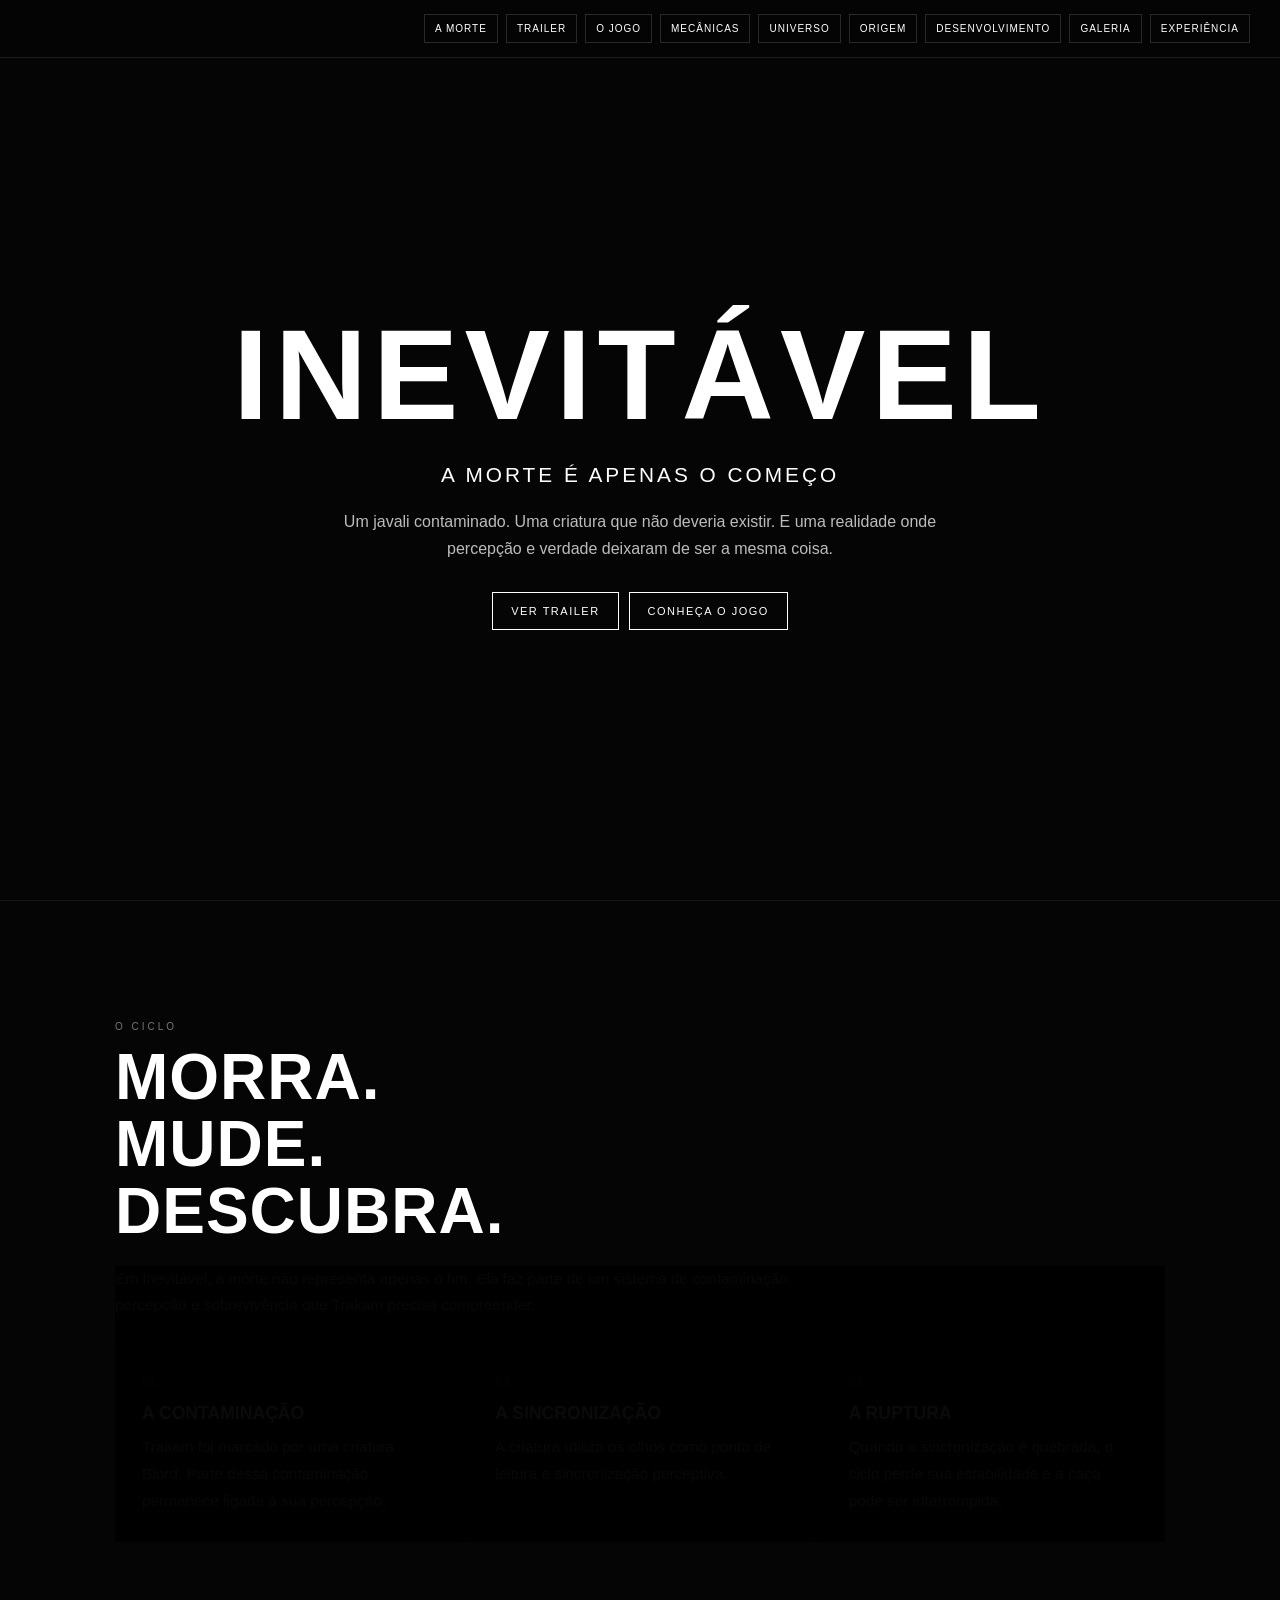
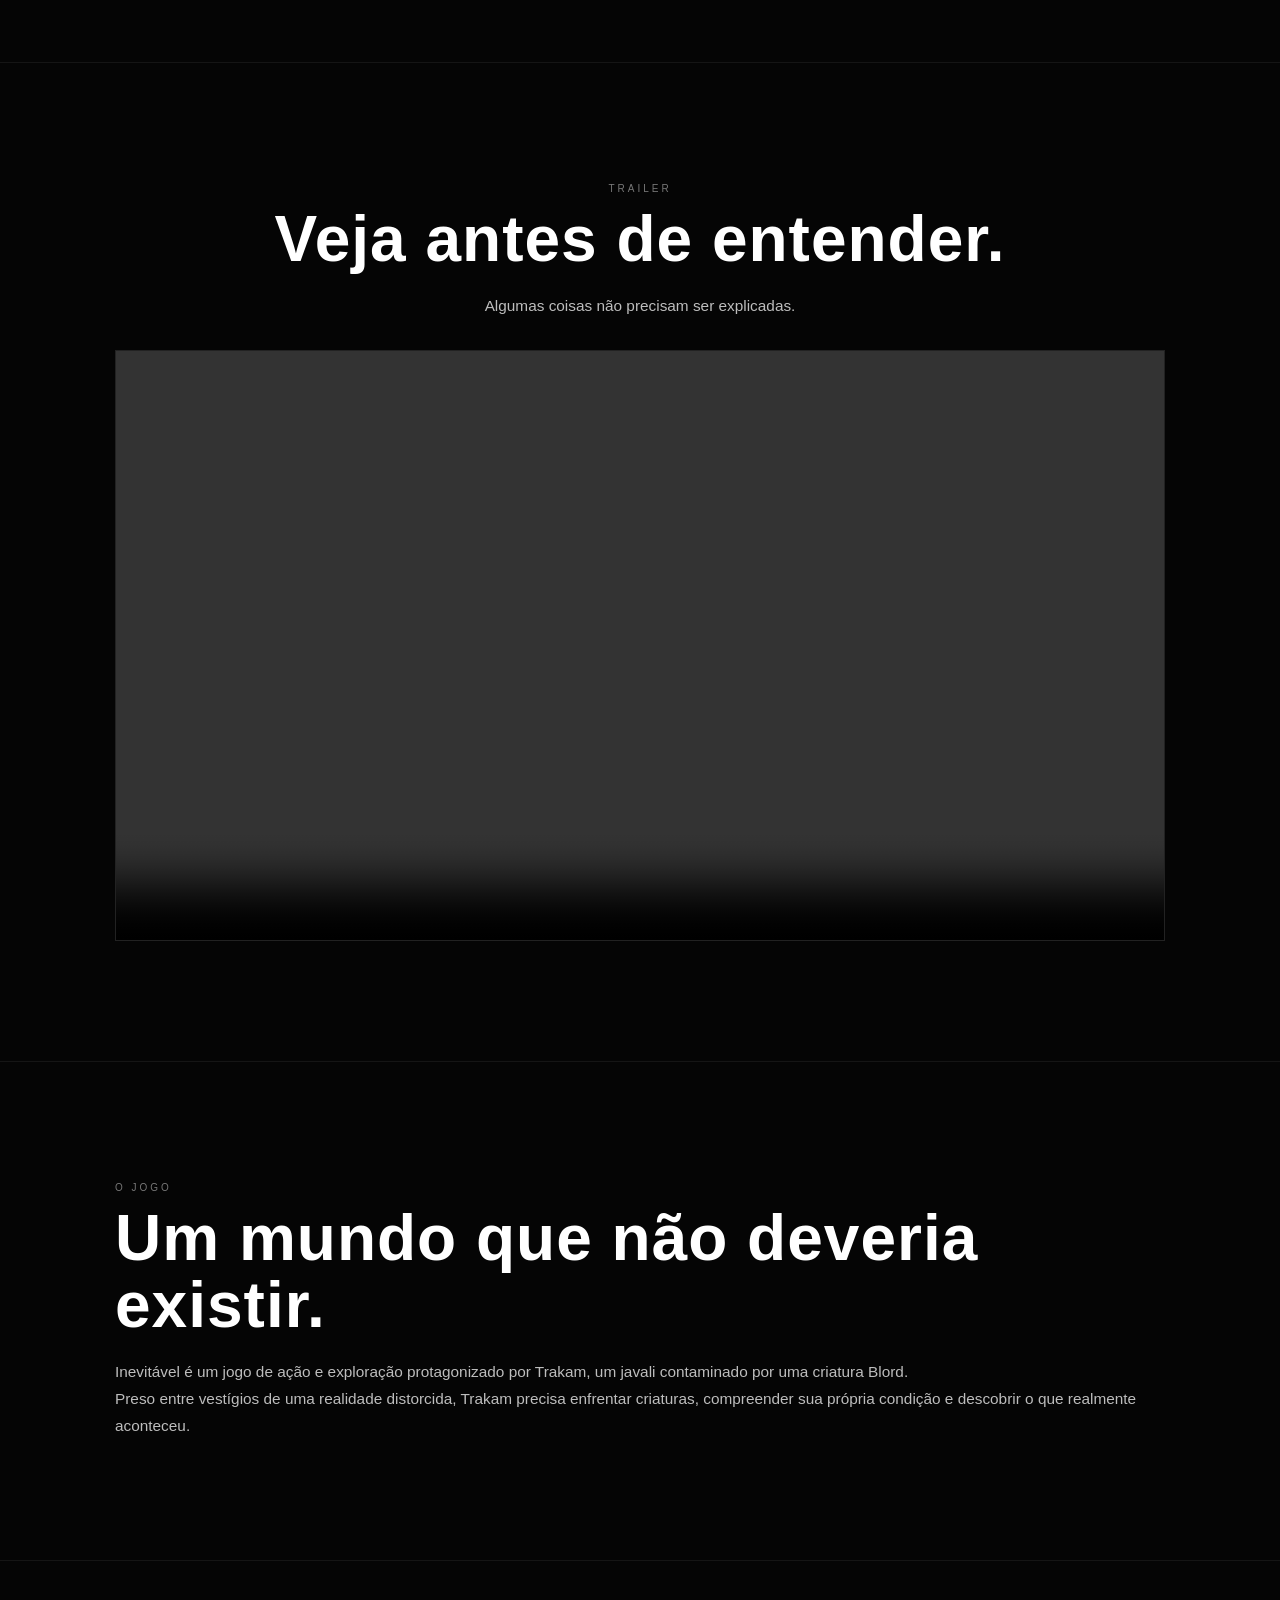
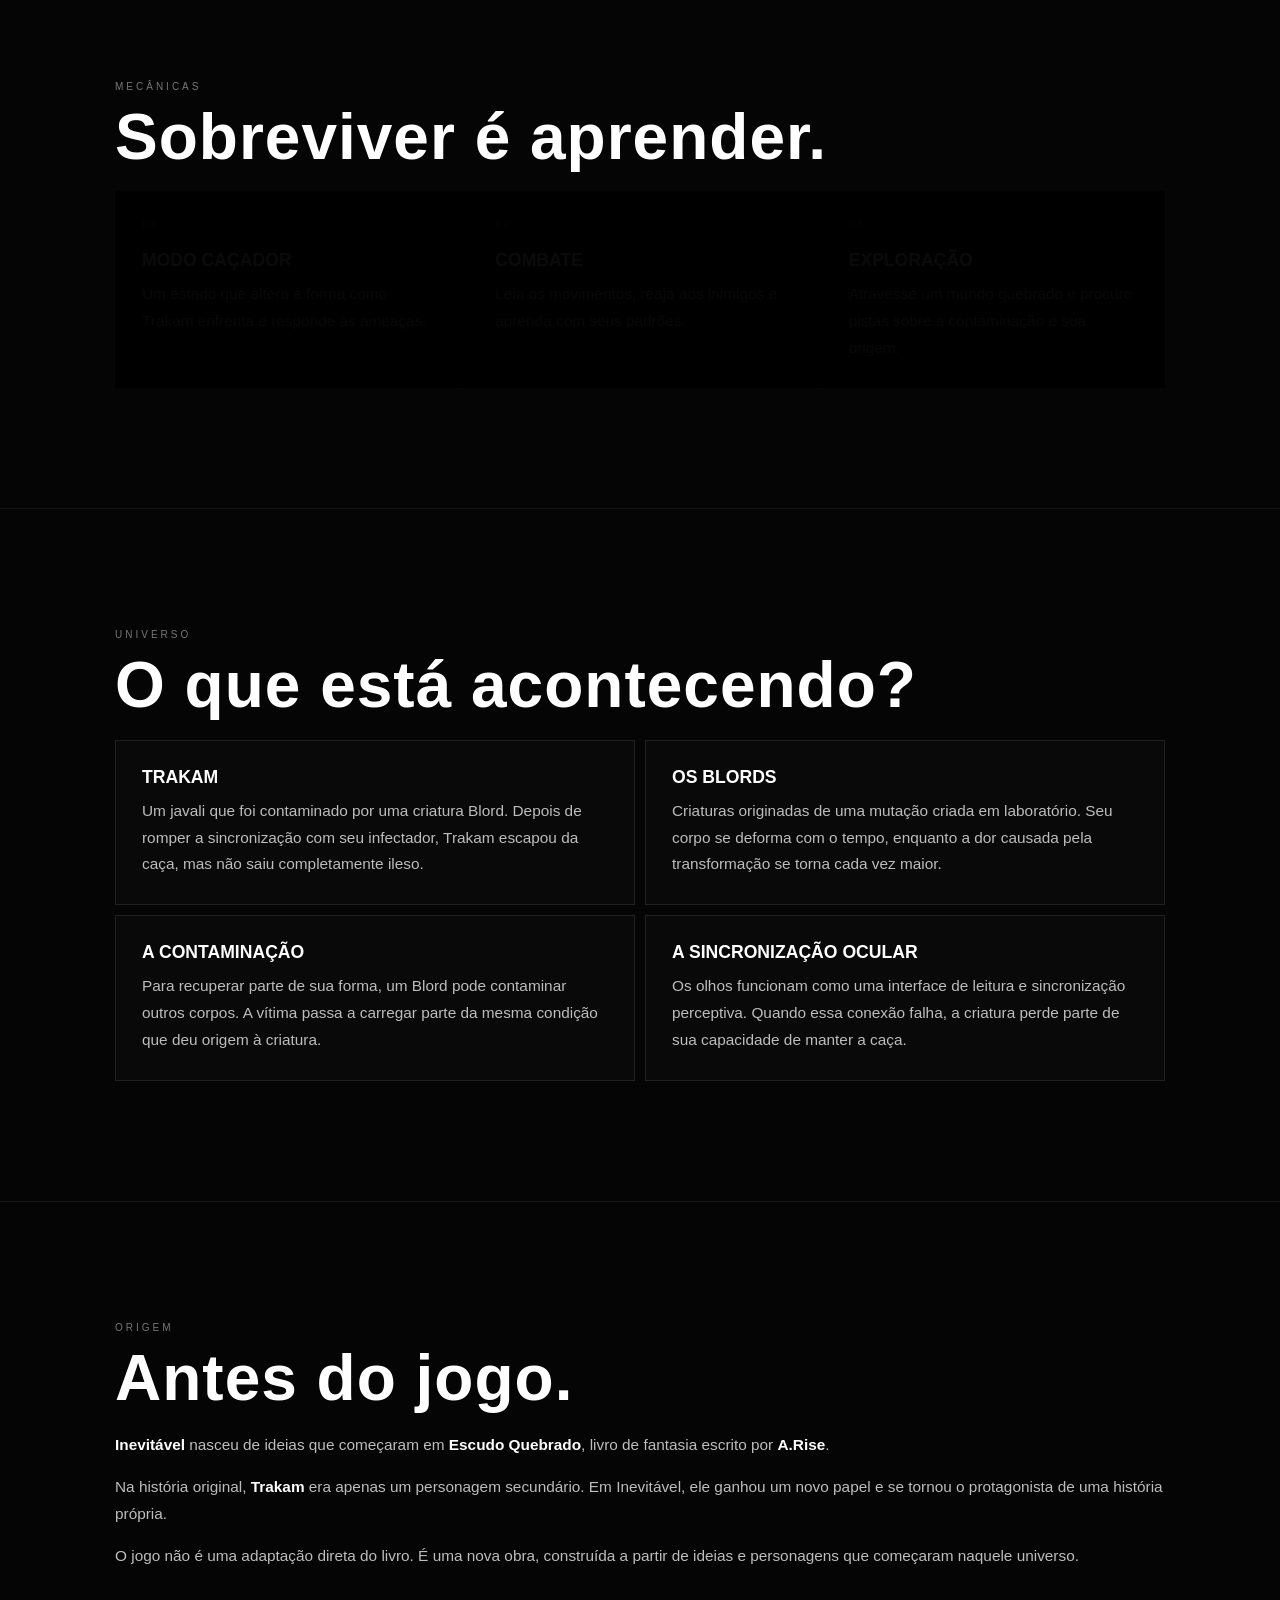
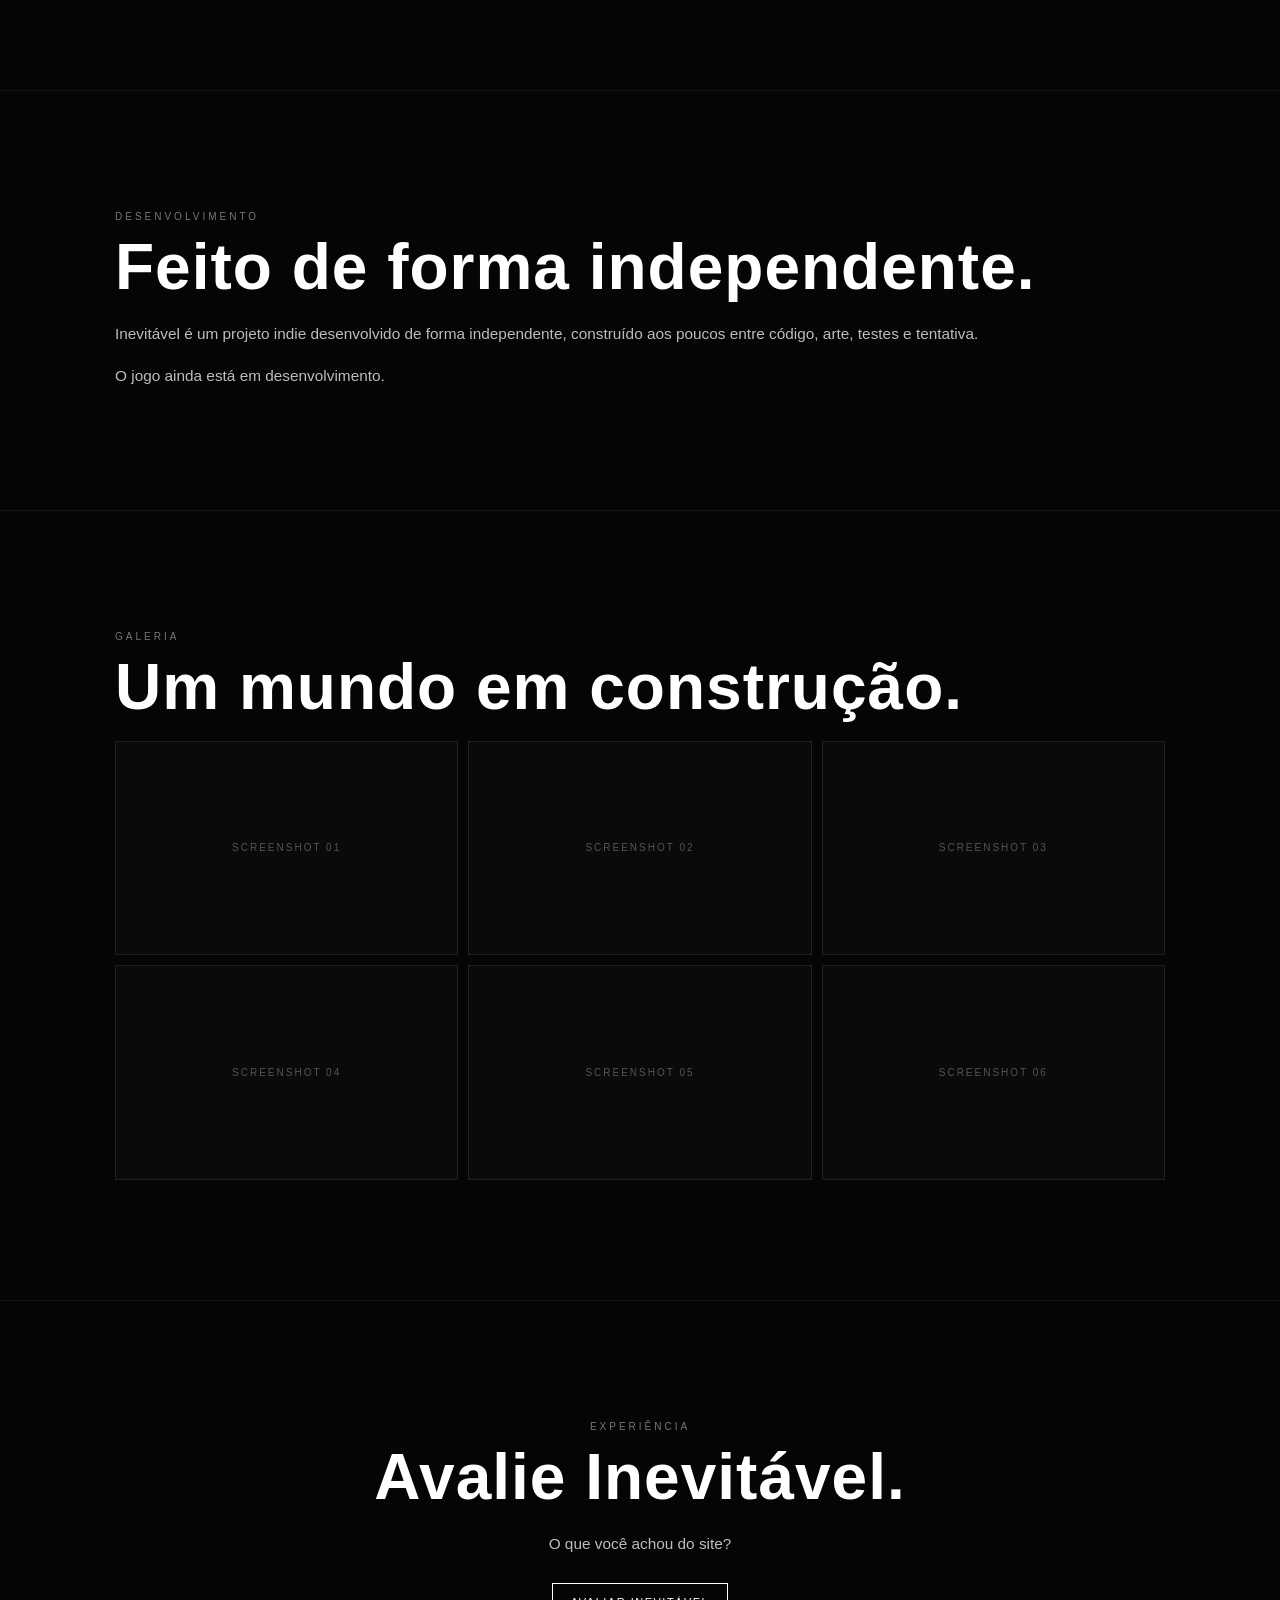
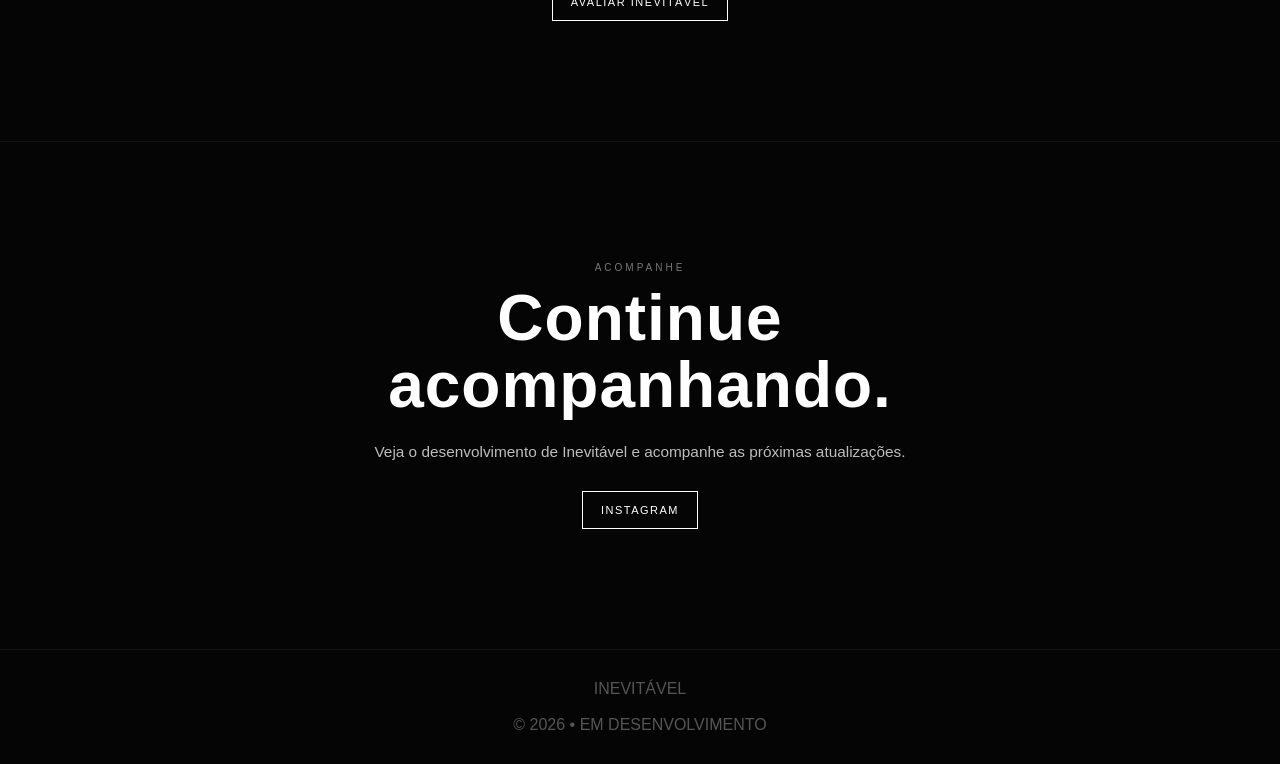
==== commit 23480bf8: "Update index.html" ====
--- a/index.html
+++ b/index.html
@@ -587,90 +587,32 @@
     </section>
 
 
-    <section id="pesquisa">
-
-      <div class="content survey-content">
-
-        <div class="section-label">EXPERIÊNCIA</div>
-
-        <h2 class="inevitable-text inevitable-clickable" id="surveyTitle" data-text="Avalie Inevitável." title="Interagir">
-          Avalie Inevitável.
-        </h2>
-
-        <p>O que você achou do site?</p>
-
-        <form id="surveyForm">
-
-          <div class="survey-rating">
-
-            <label class="survey-option">
-              <input type="radio" name="rating" value="1" required>
-              <span class="survey-stars">⭐</span>
-              <span>Não gostei</span>
-            </label>
-
-            <label class="survey-option">
-              <input type="radio" name="rating" value="2">
-              <span class="survey-stars">⭐⭐</span>
-              <span>Foi bom</span>
-            </label>
-
-            <label class="survey-option">
-              <input type="radio" name="rating" value="3">
-              <span class="survey-stars">⭐⭐⭐</span>
-              <span>Gostei muito</span>
-            </label>
-
-          </div>
-
-
-          <div class="survey-comment">
-
-            <label for="surveyComment">
-              Quer deixar um comentário?
-            </label>
-
-            <p>
-              Conte o que achou da experiência ou o que mais chamou
-              sua atenção.
-            </p>
-
-            <textarea id="surveyComment" name="comment" rows="5" maxlength="1000" placeholder="Escreva aqui..."></textarea>
-
-          </div>
-
-
-          <div class="survey-permission">
-
-            <p>
-              Seu comentário pode aparecer nas redes sociais ou na
-              divulgação do jogo. Você autoriza o uso?
-            </p>
-
-            <label>
-              <input type="radio" name="permission" value="yes" required>
-              Sim, autorizo
-            </label>
-
-            <label>
-              <input type="radio" name="permission" value="no">
-              Não, não autorizo
-            </label>
-
-          </div>
-
-
-          <button type="submit" class="button">
-            ENVIAR
-          </button>
-
-        </form>
-
-        <div id="surveyFeedback" class="survey-feedback" aria-live="polite"></div>
-
-      </div>
-
-    </section>
+<section id="pesquisa">
+
+  <div class="content survey-content">
+
+    <div class="section-label">EXPERIÊNCIA</div>
+
+    <h2 class="inevitable-text inevitable-clickable"
+        id="surveyTitle"
+        data-text="Avalie Inevitável."
+        title="Interagir">
+      Avalie Inevitável.
+    </h2>
+
+    <p>O que você achou do site?</p>
+
+    <a
+      href="https://docs.google.com/forms/d/e/1FAIpQLSd3eFw5JQ2sxeFUgP8WI42qHt7Cd64NII2uNYtO0rJmR2juhg/viewform?usp=publish-editor"
+      target="_blank"
+      rel="noopener noreferrer"
+      class="button">
+      AVALIAR INEVITÁVEL
+    </a>
+
+  </div>
+
+</section>
 
 
     <section id="redes">
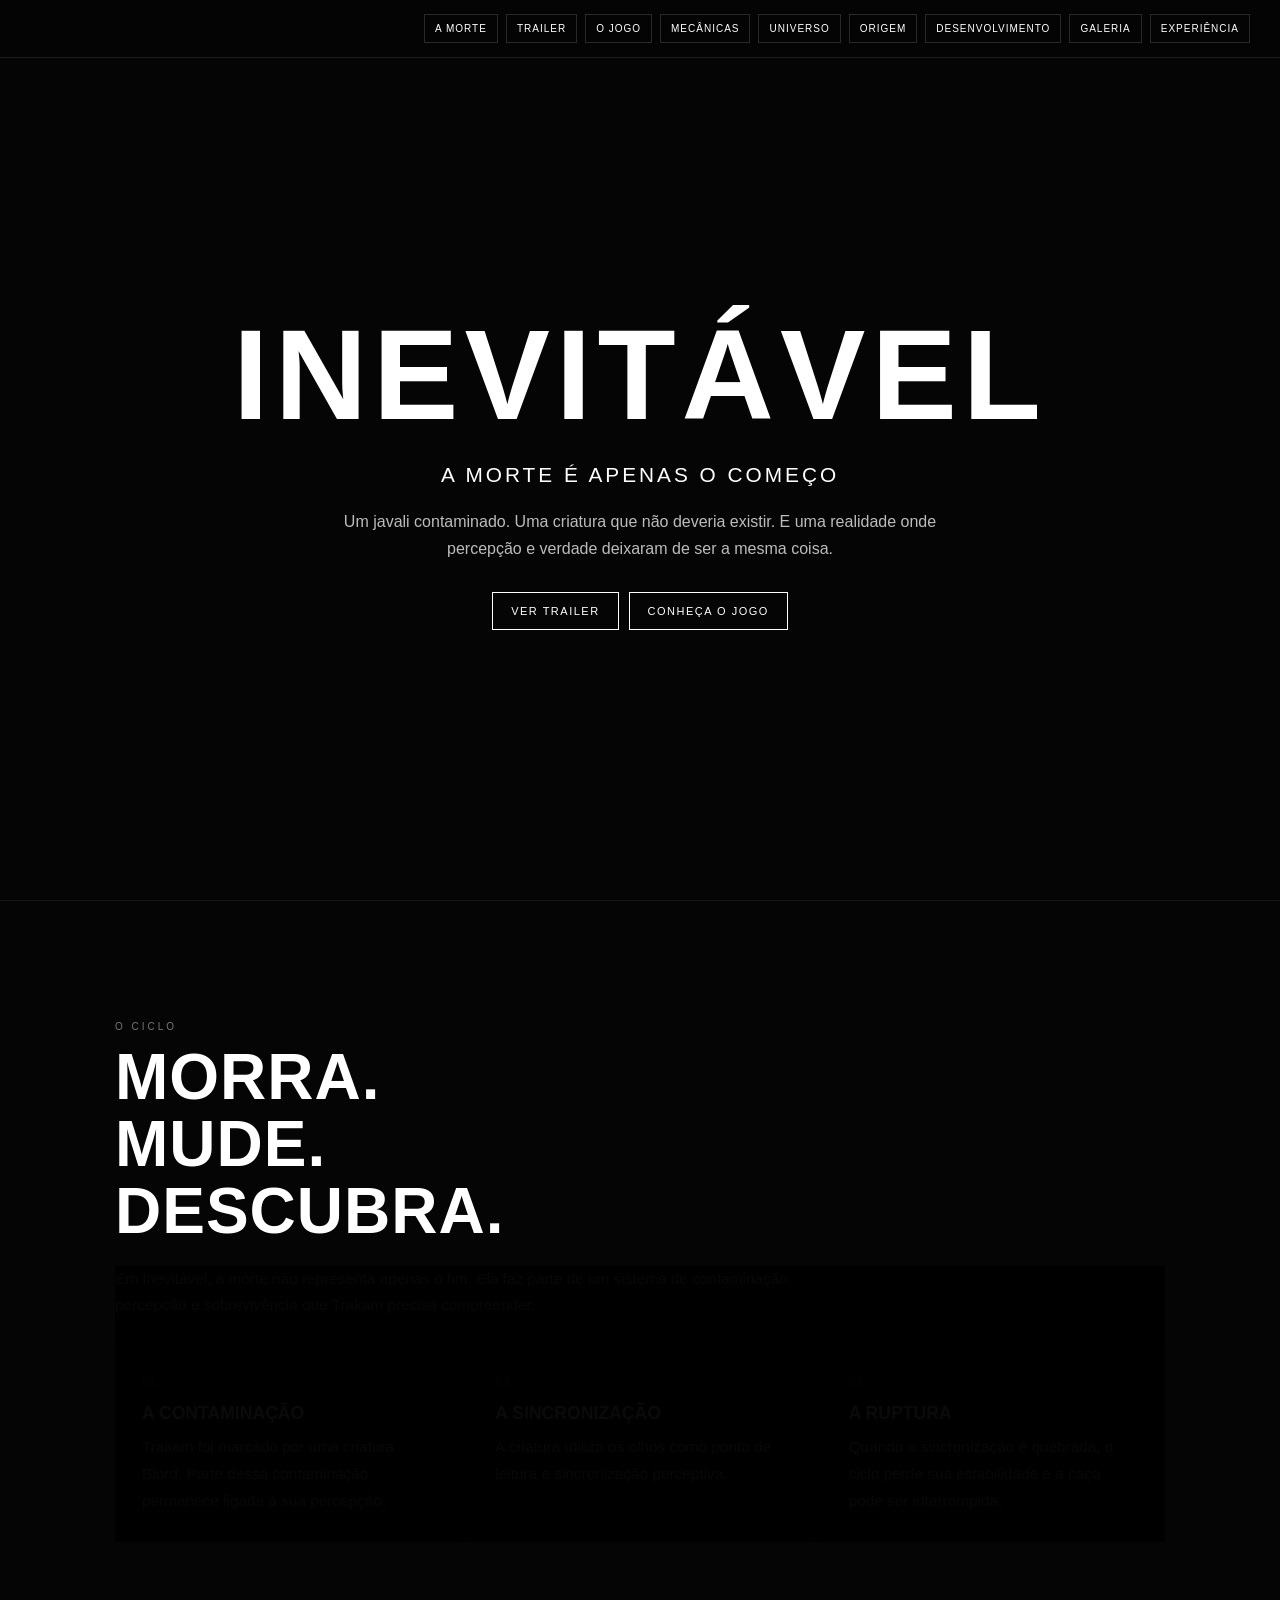
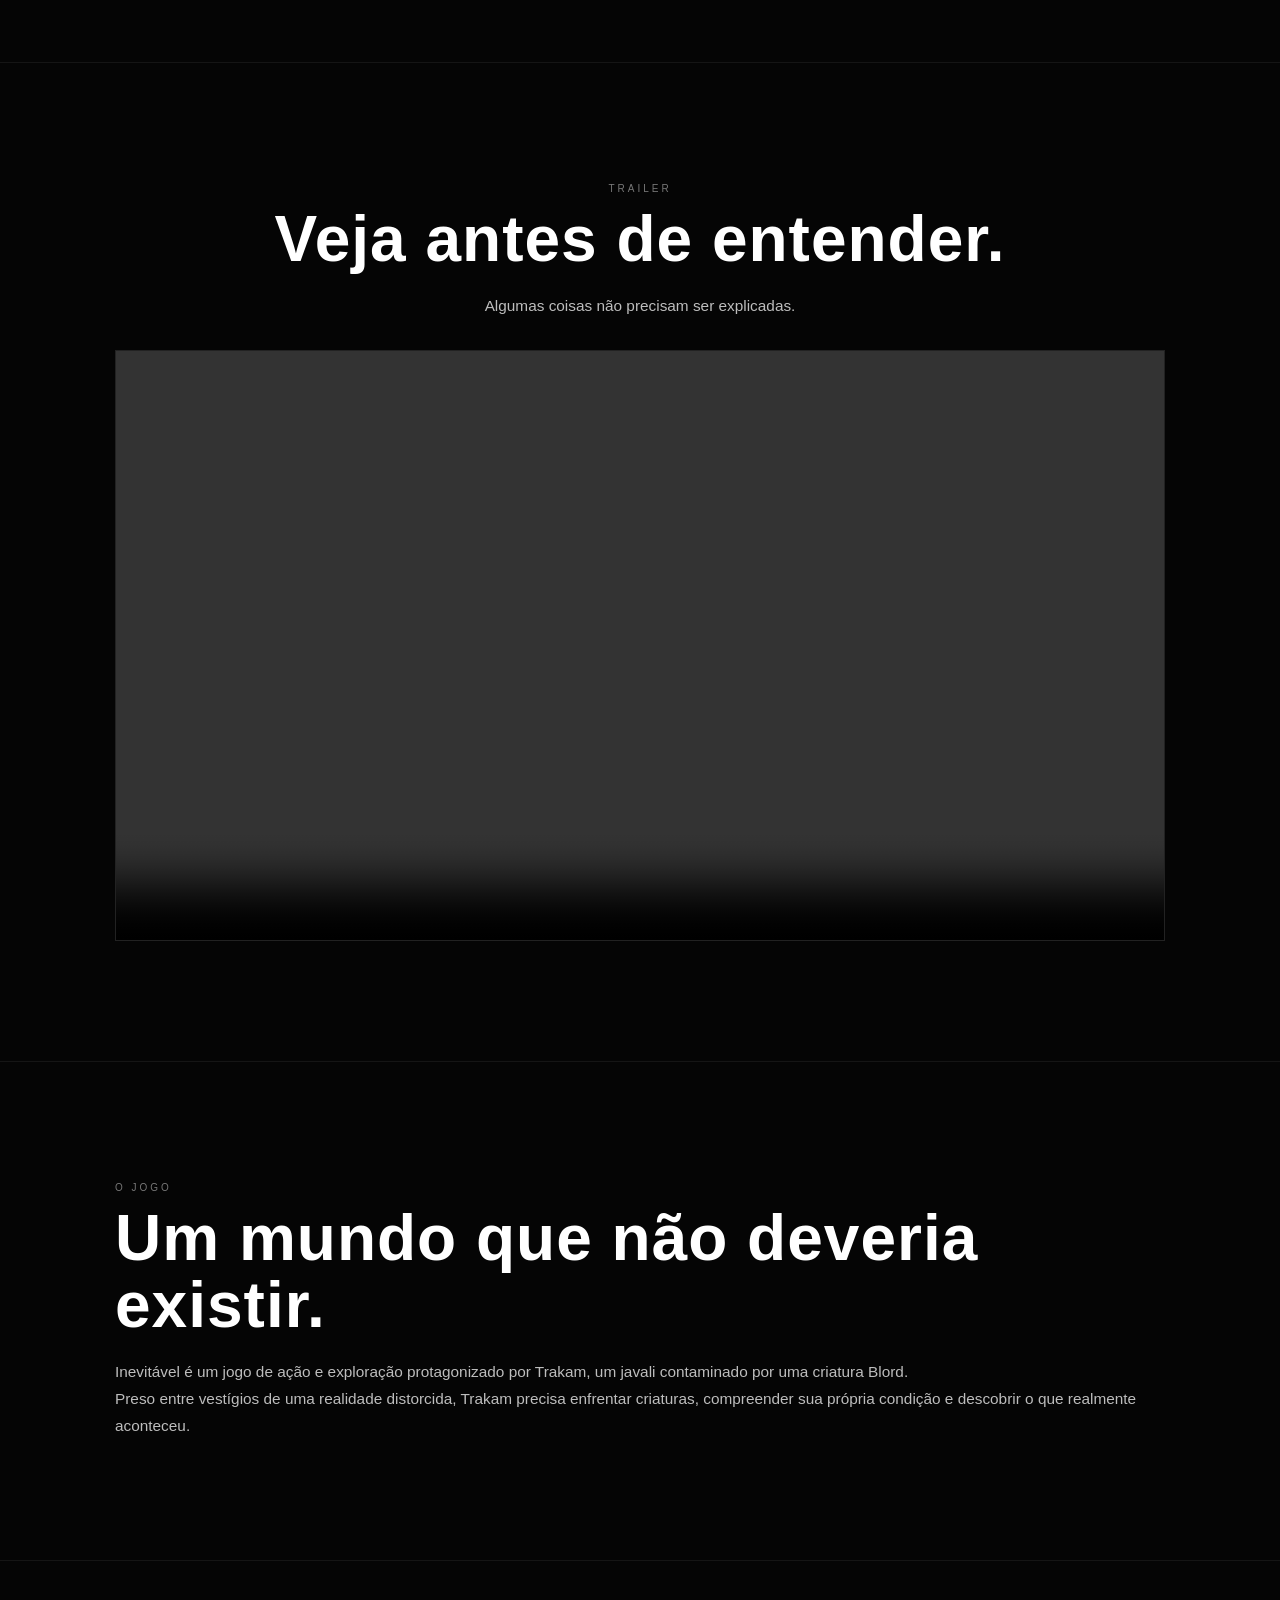
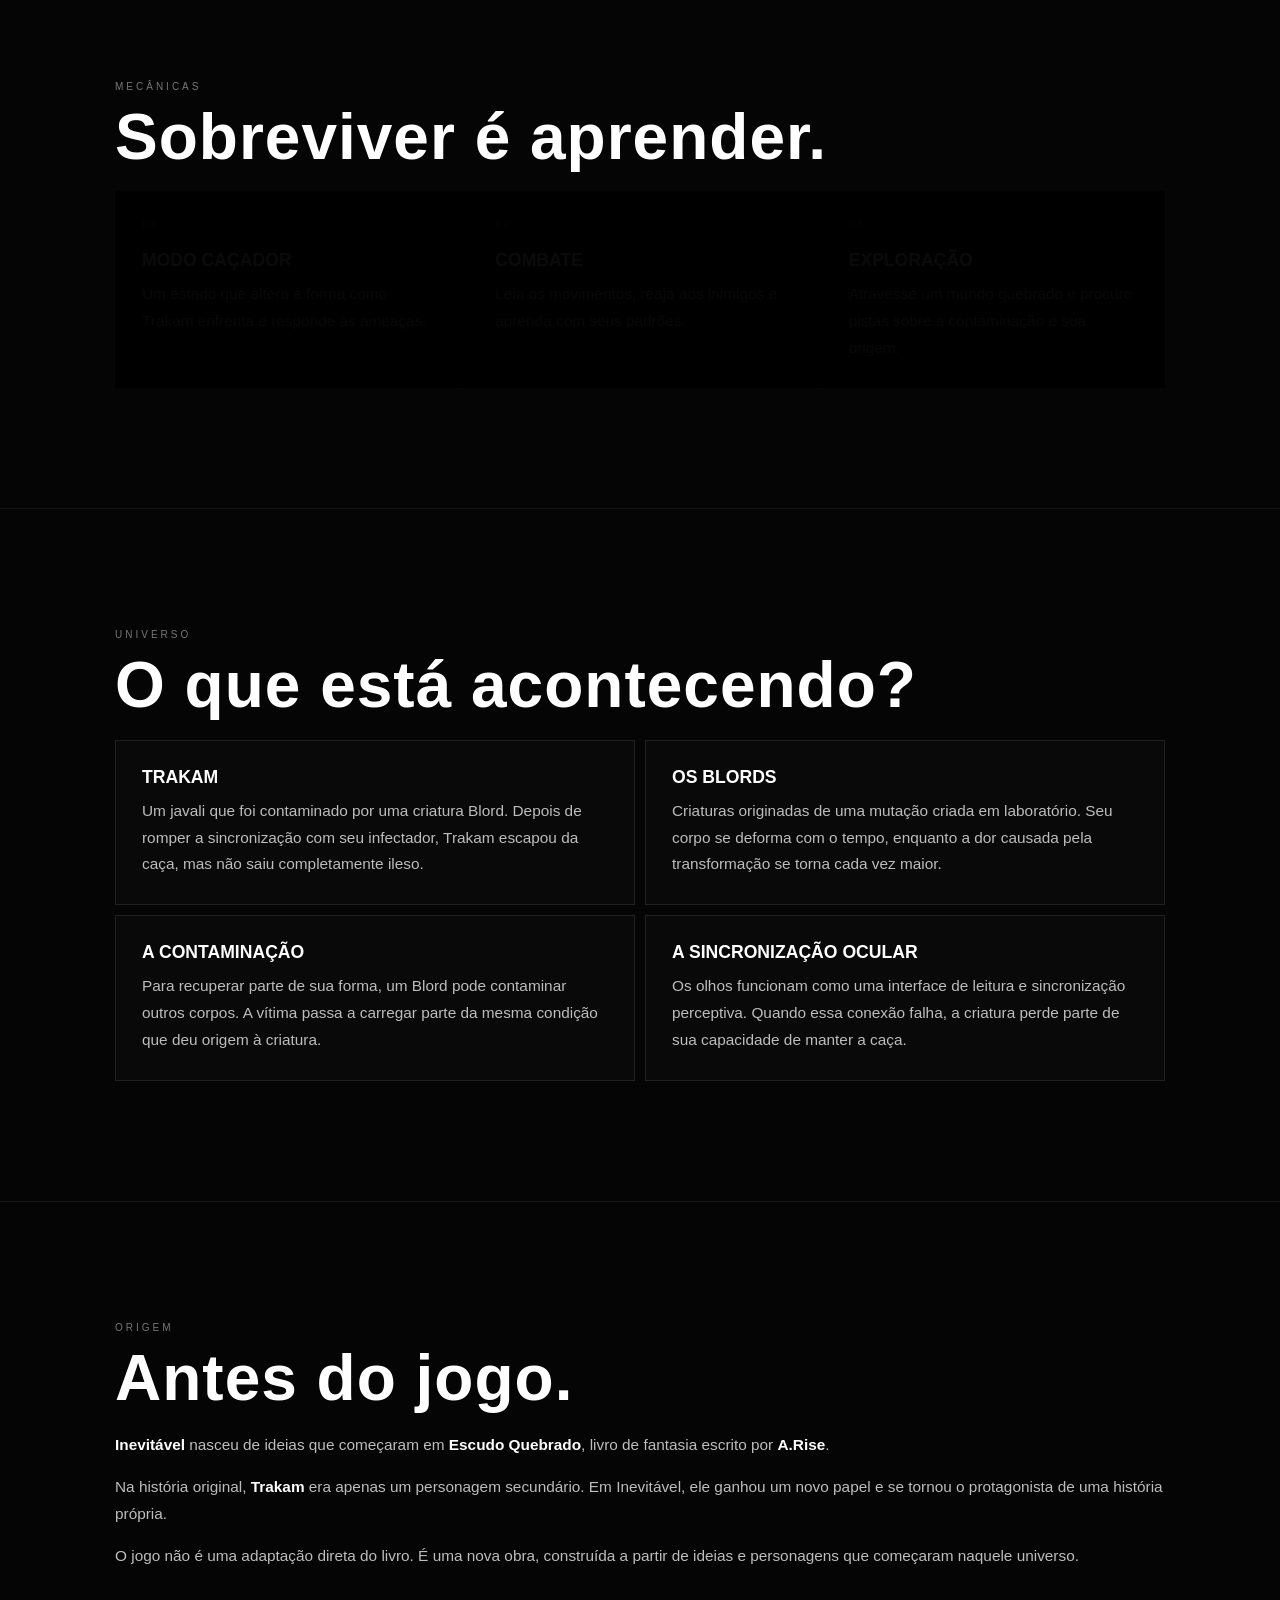
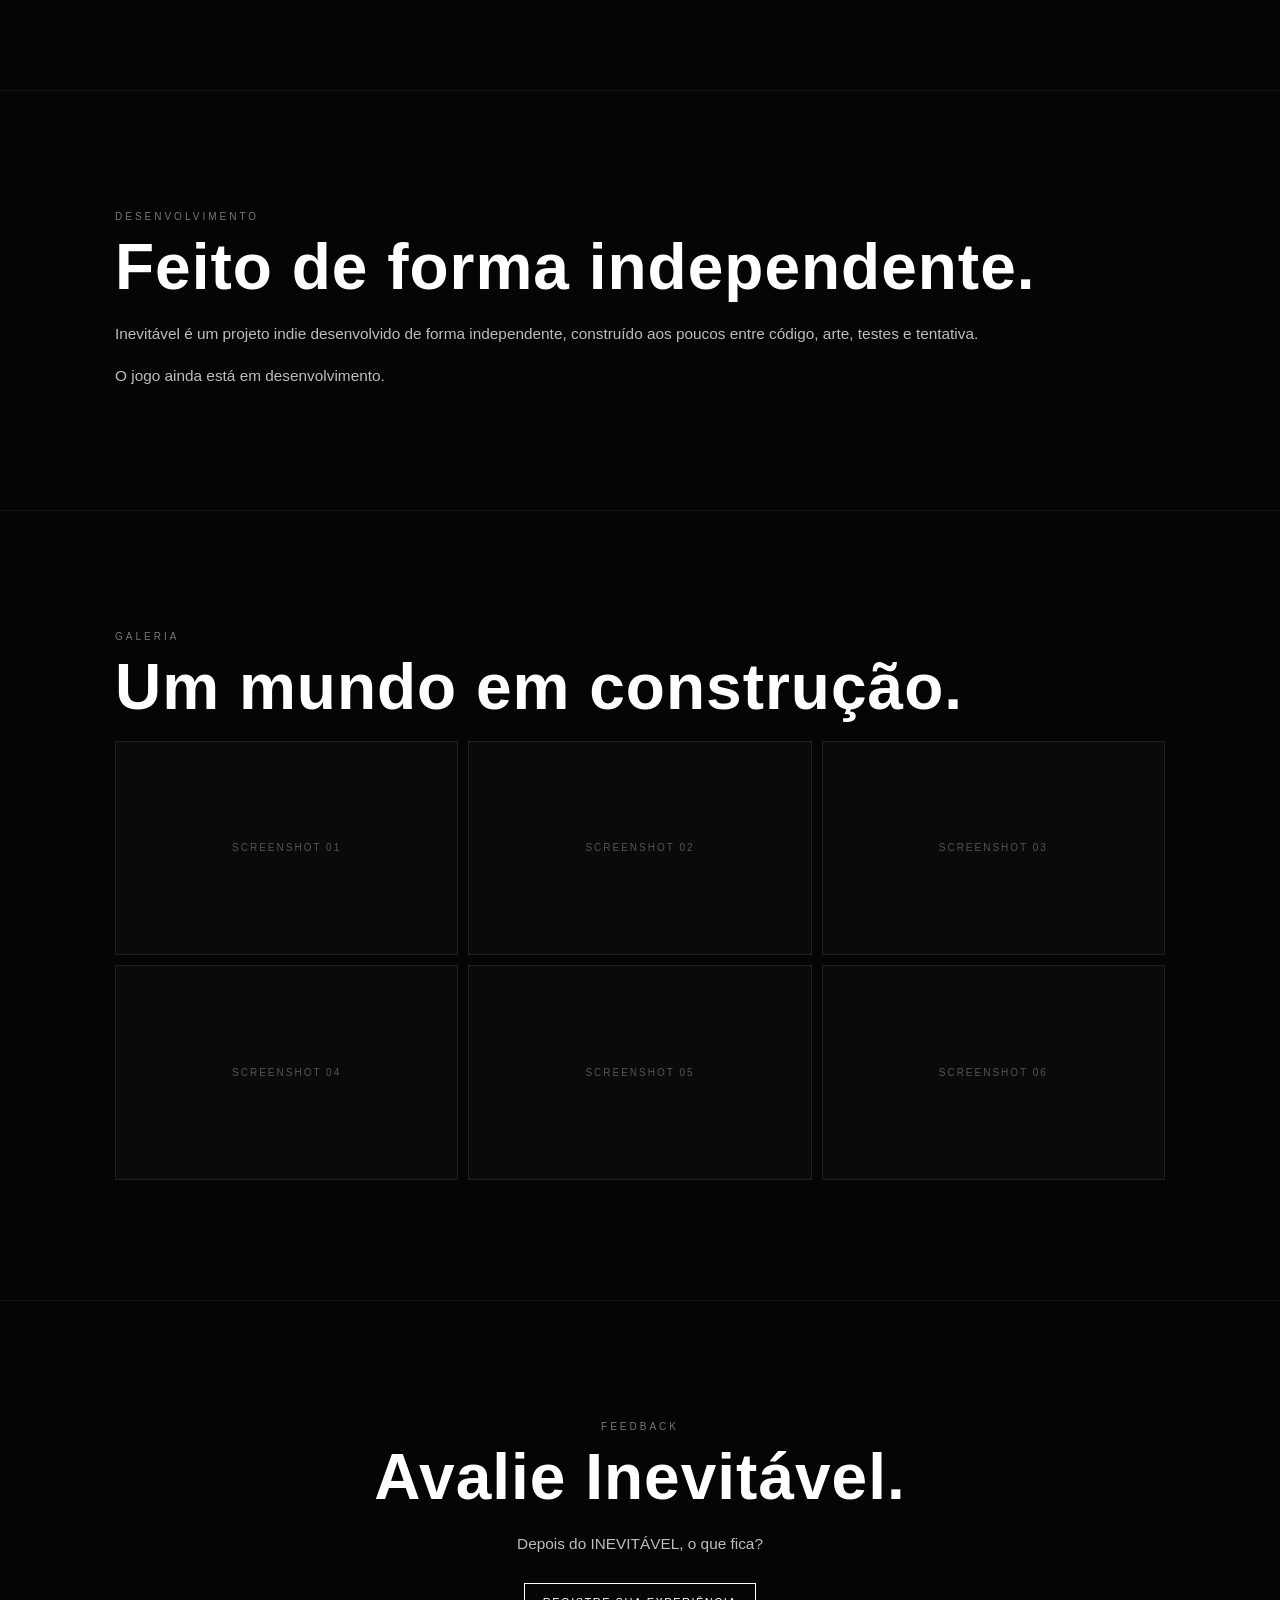
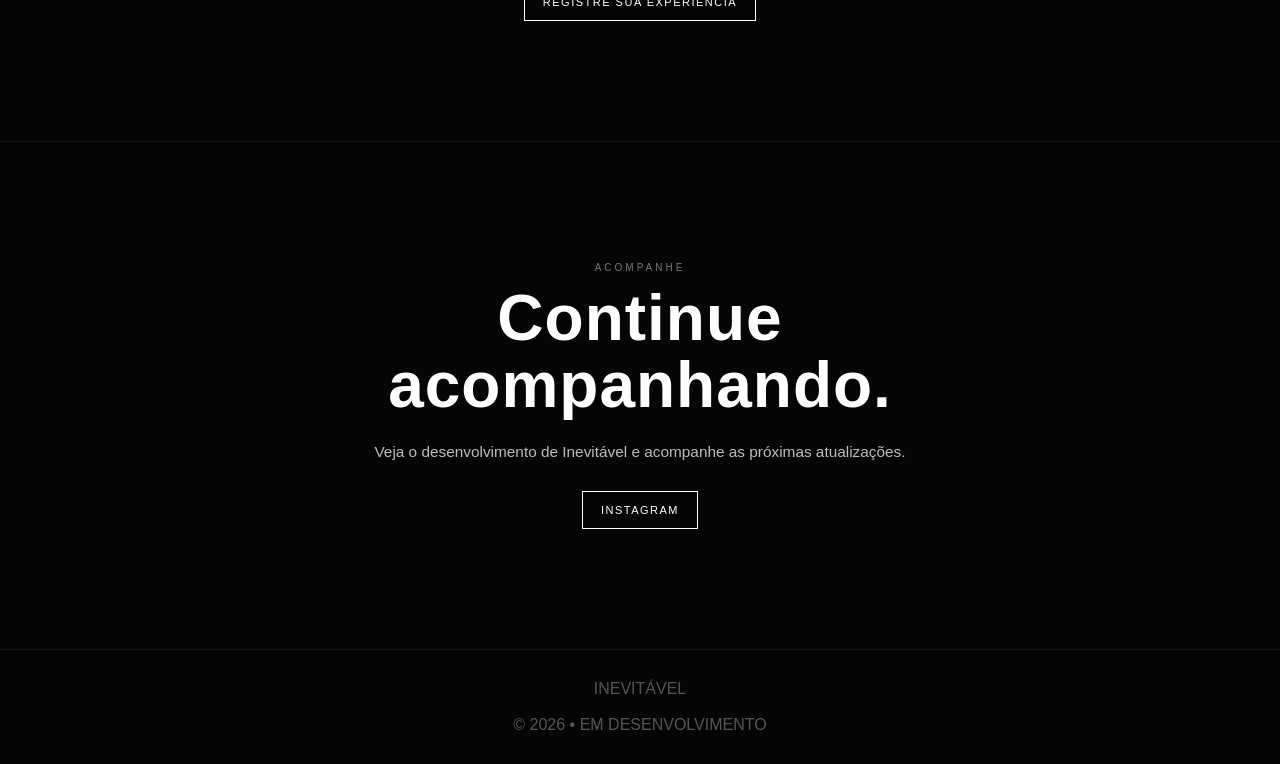
==== commit 87848d1e: "Update index.html" ====
--- a/index.html
+++ b/index.html
@@ -591,7 +591,7 @@
 
   <div class="content survey-content">
 
-    <div class="section-label">EXPERIÊNCIA</div>
+    <div class="section-label">FEEDBACK</div>
 
     <h2 class="inevitable-text inevitable-clickable"
         id="surveyTitle"
@@ -600,14 +600,14 @@
       Avalie Inevitável.
     </h2>
 
-    <p>O que você achou do site?</p>
+    <p>Depois do INEVITÁVEL, o que fica?</p>
 
     <a
       href="https://docs.google.com/forms/d/e/1FAIpQLSd3eFw5JQ2sxeFUgP8WI42qHt7Cd64NII2uNYtO0rJmR2juhg/viewform?usp=publish-editor"
       target="_blank"
       rel="noopener noreferrer"
       class="button">
-      AVALIAR INEVITÁVEL
+      REGISTRE SUA EXPERIÊNCIA
     </a>
 
   </div>
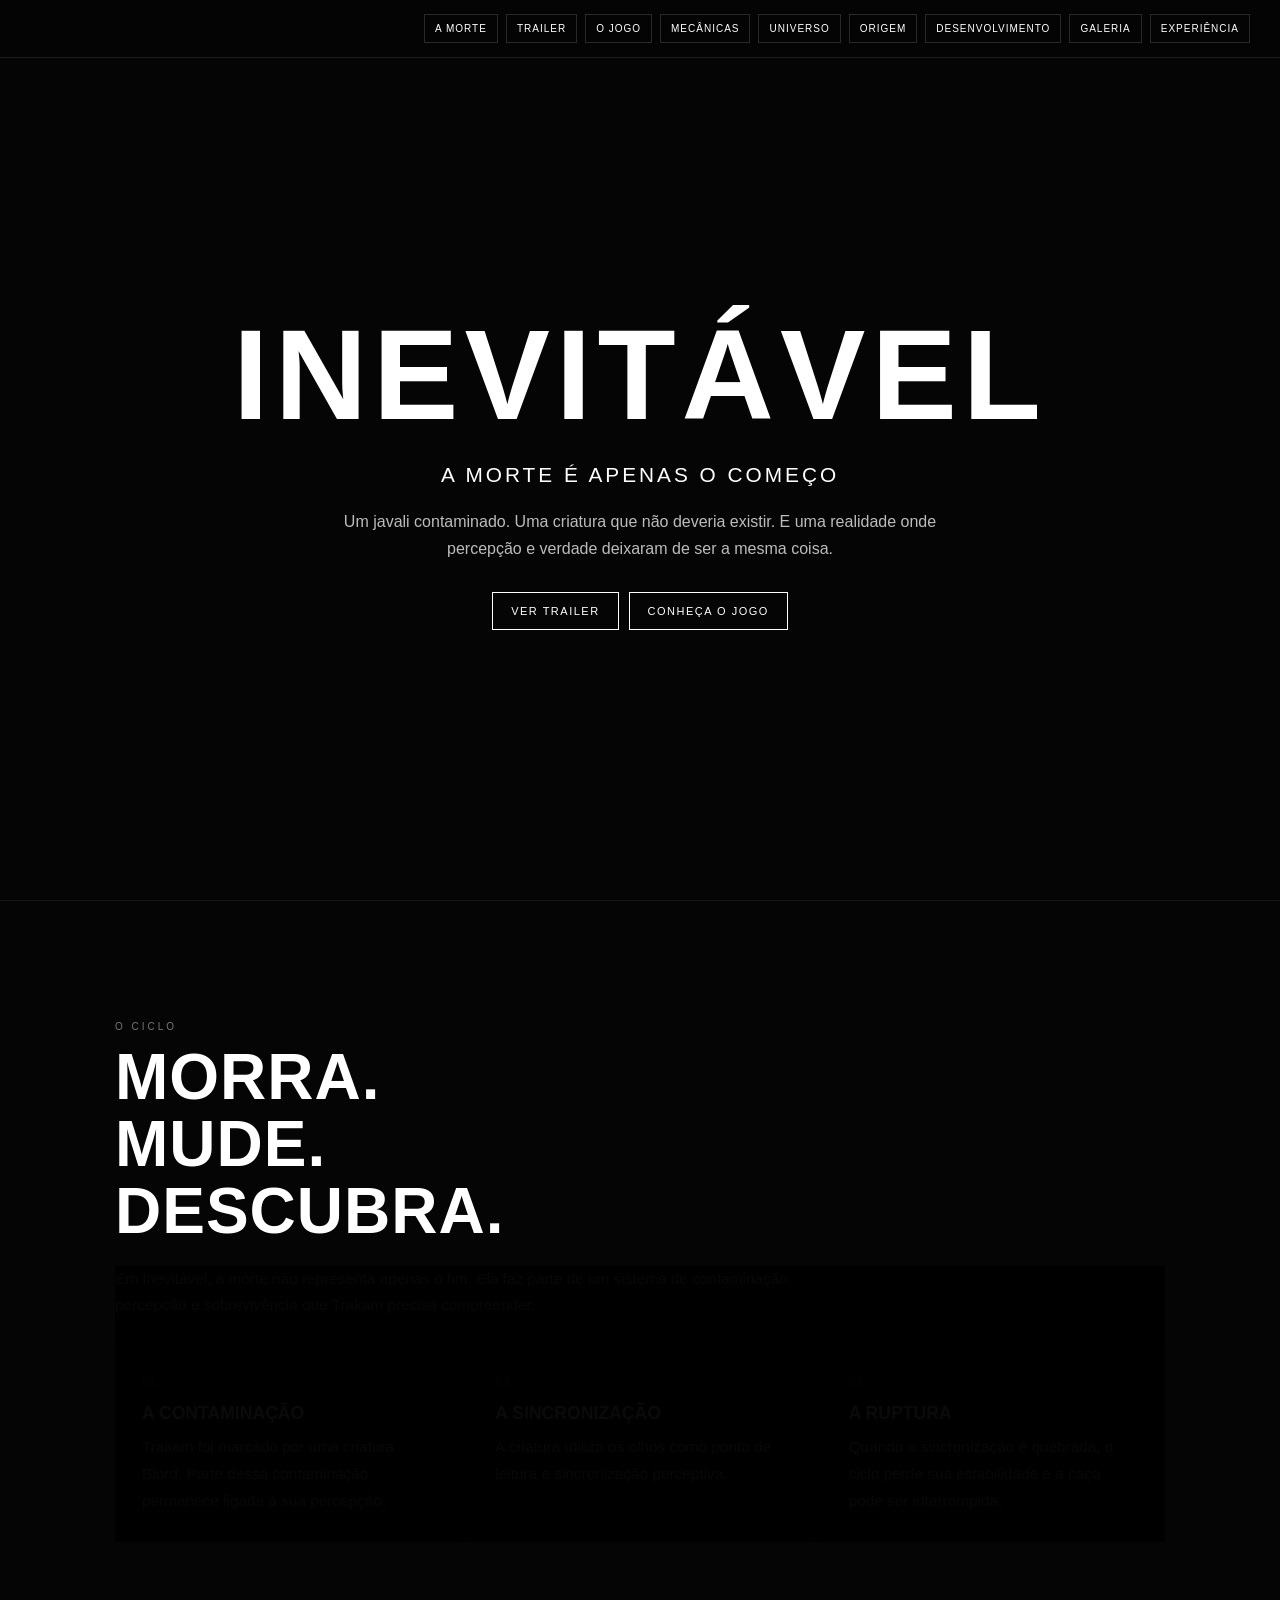
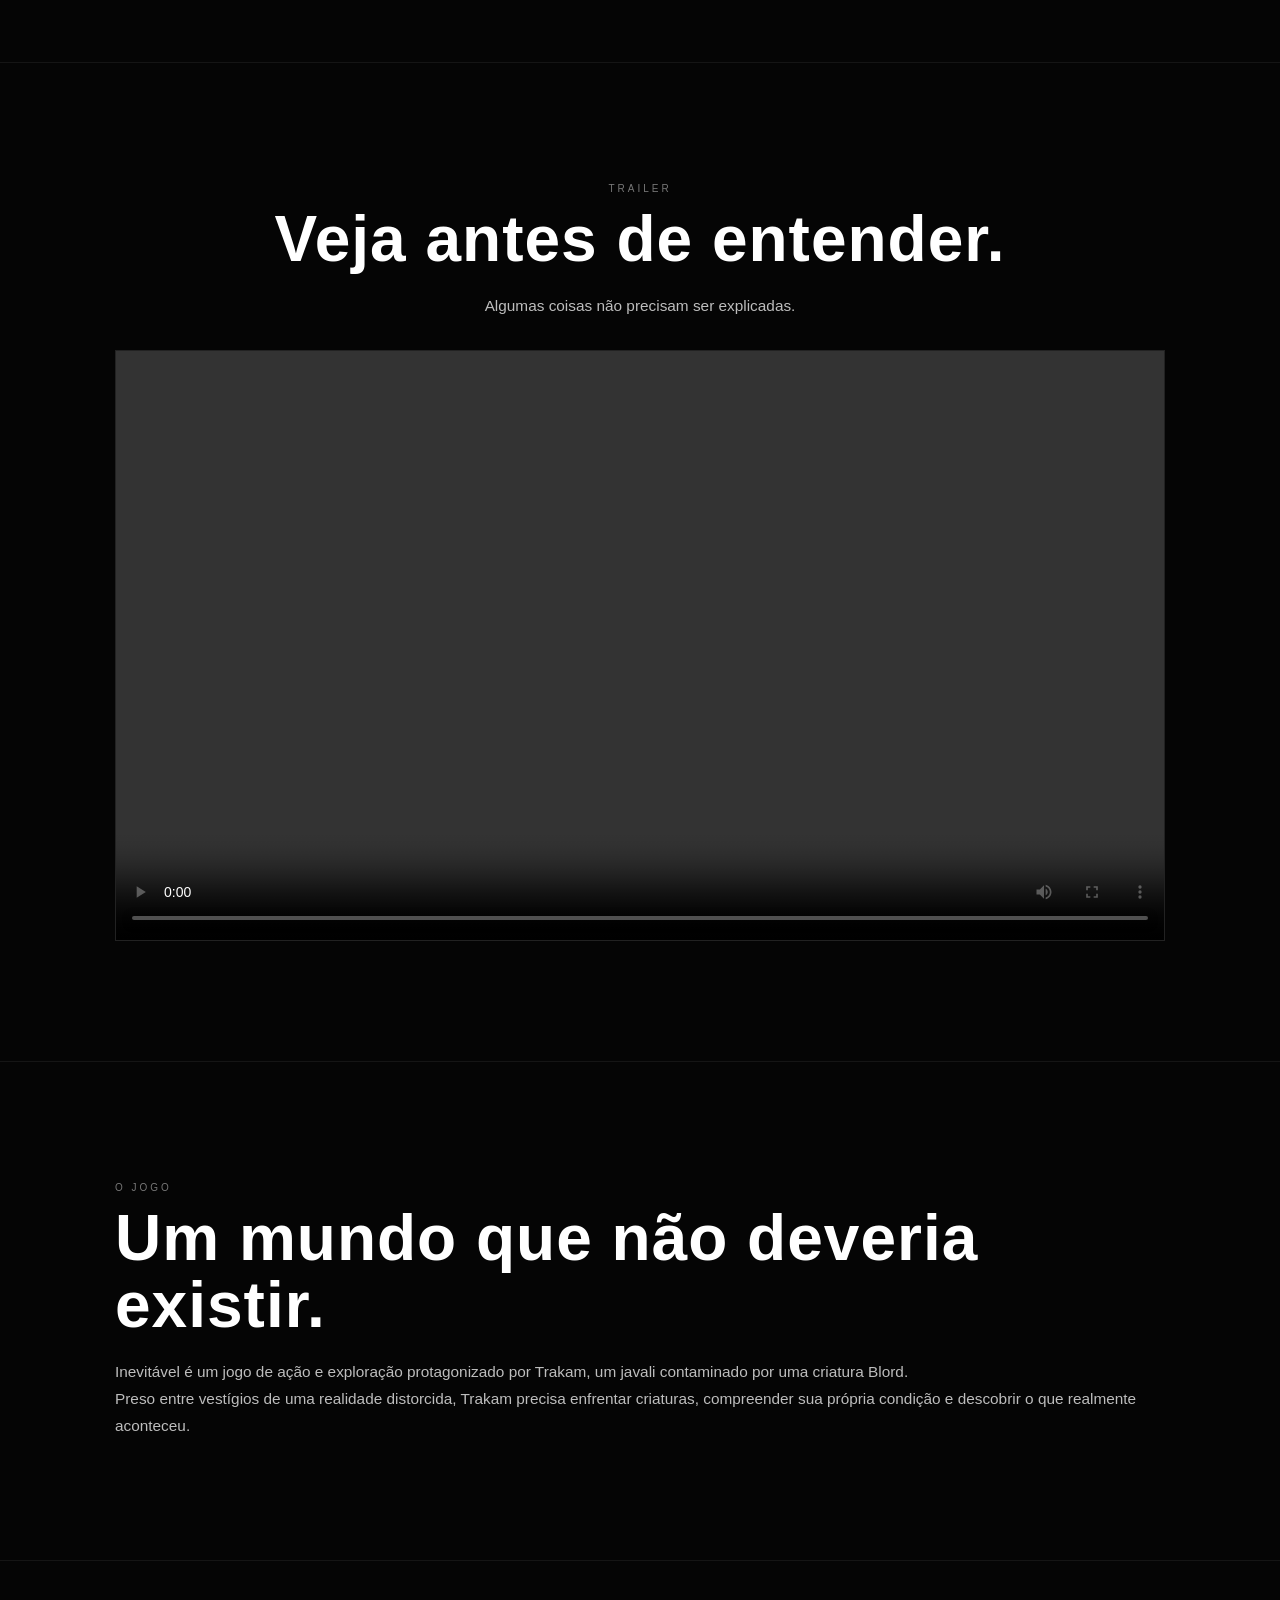
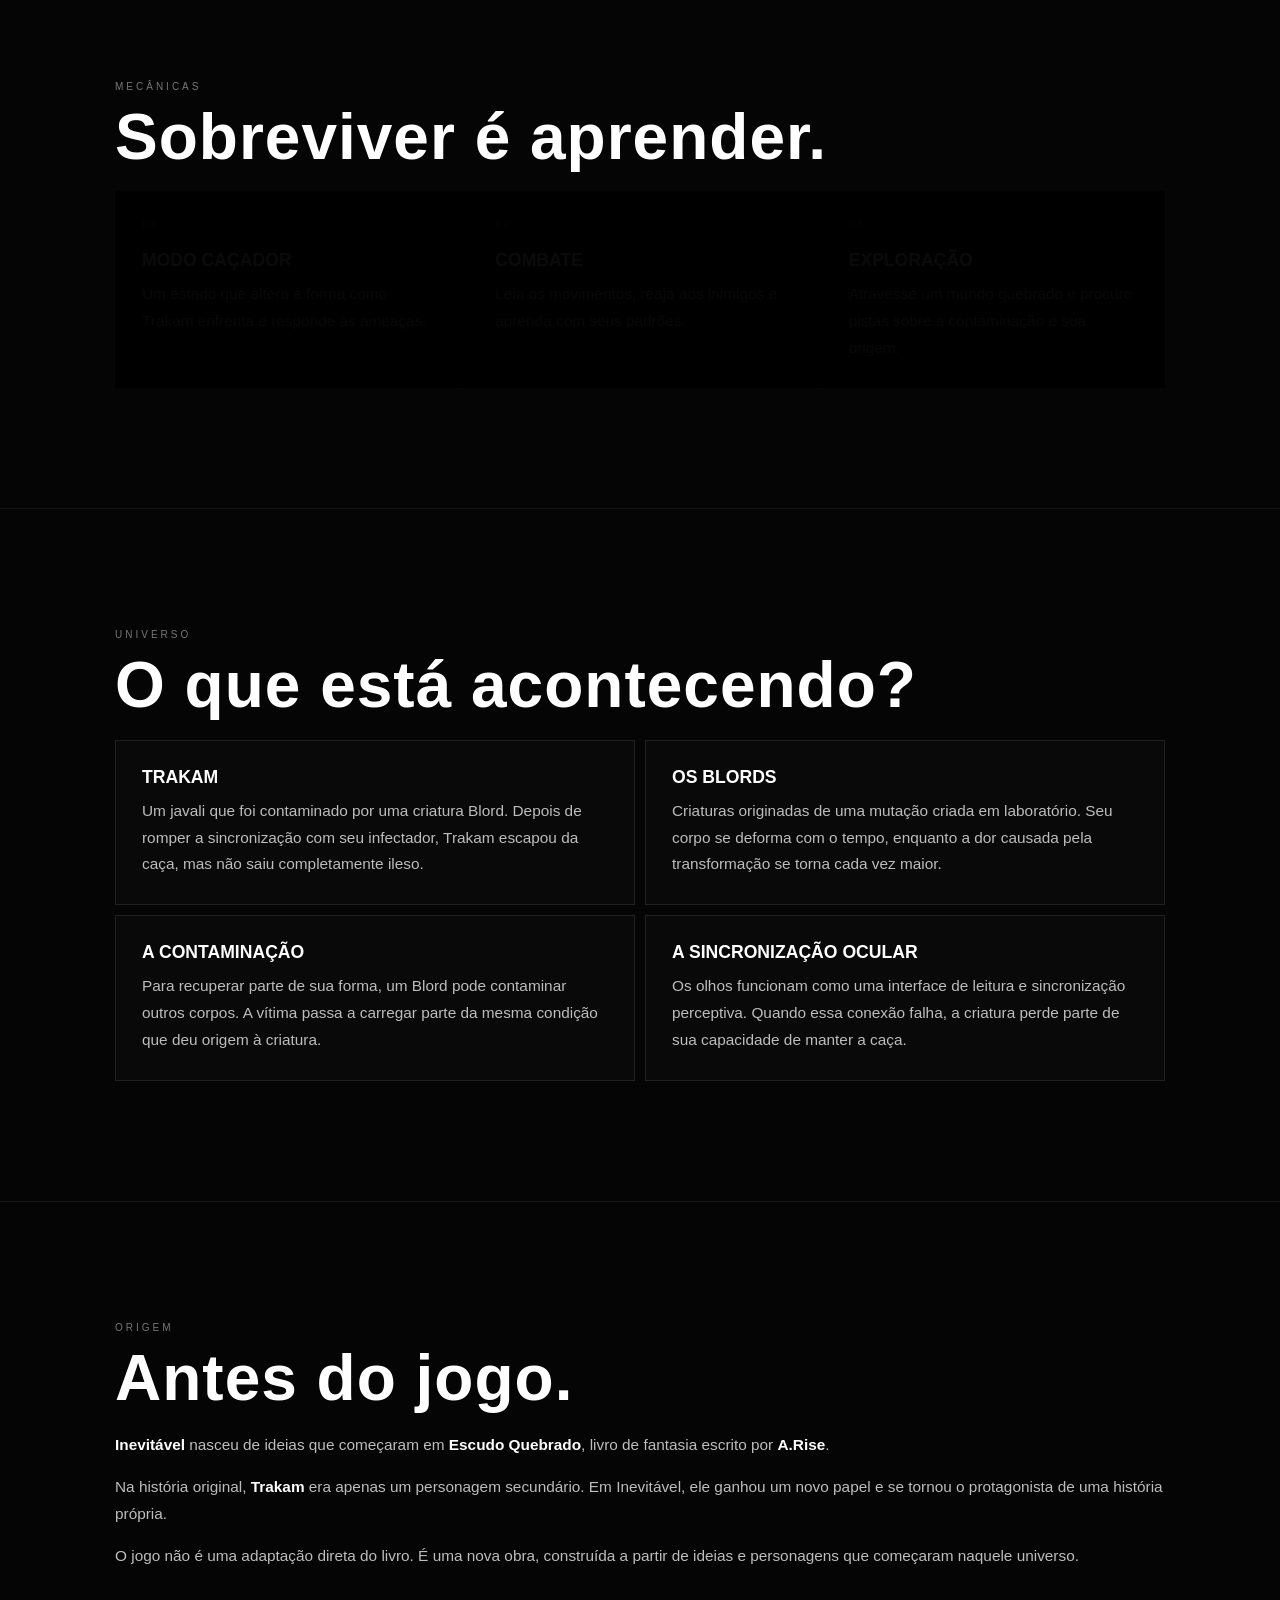
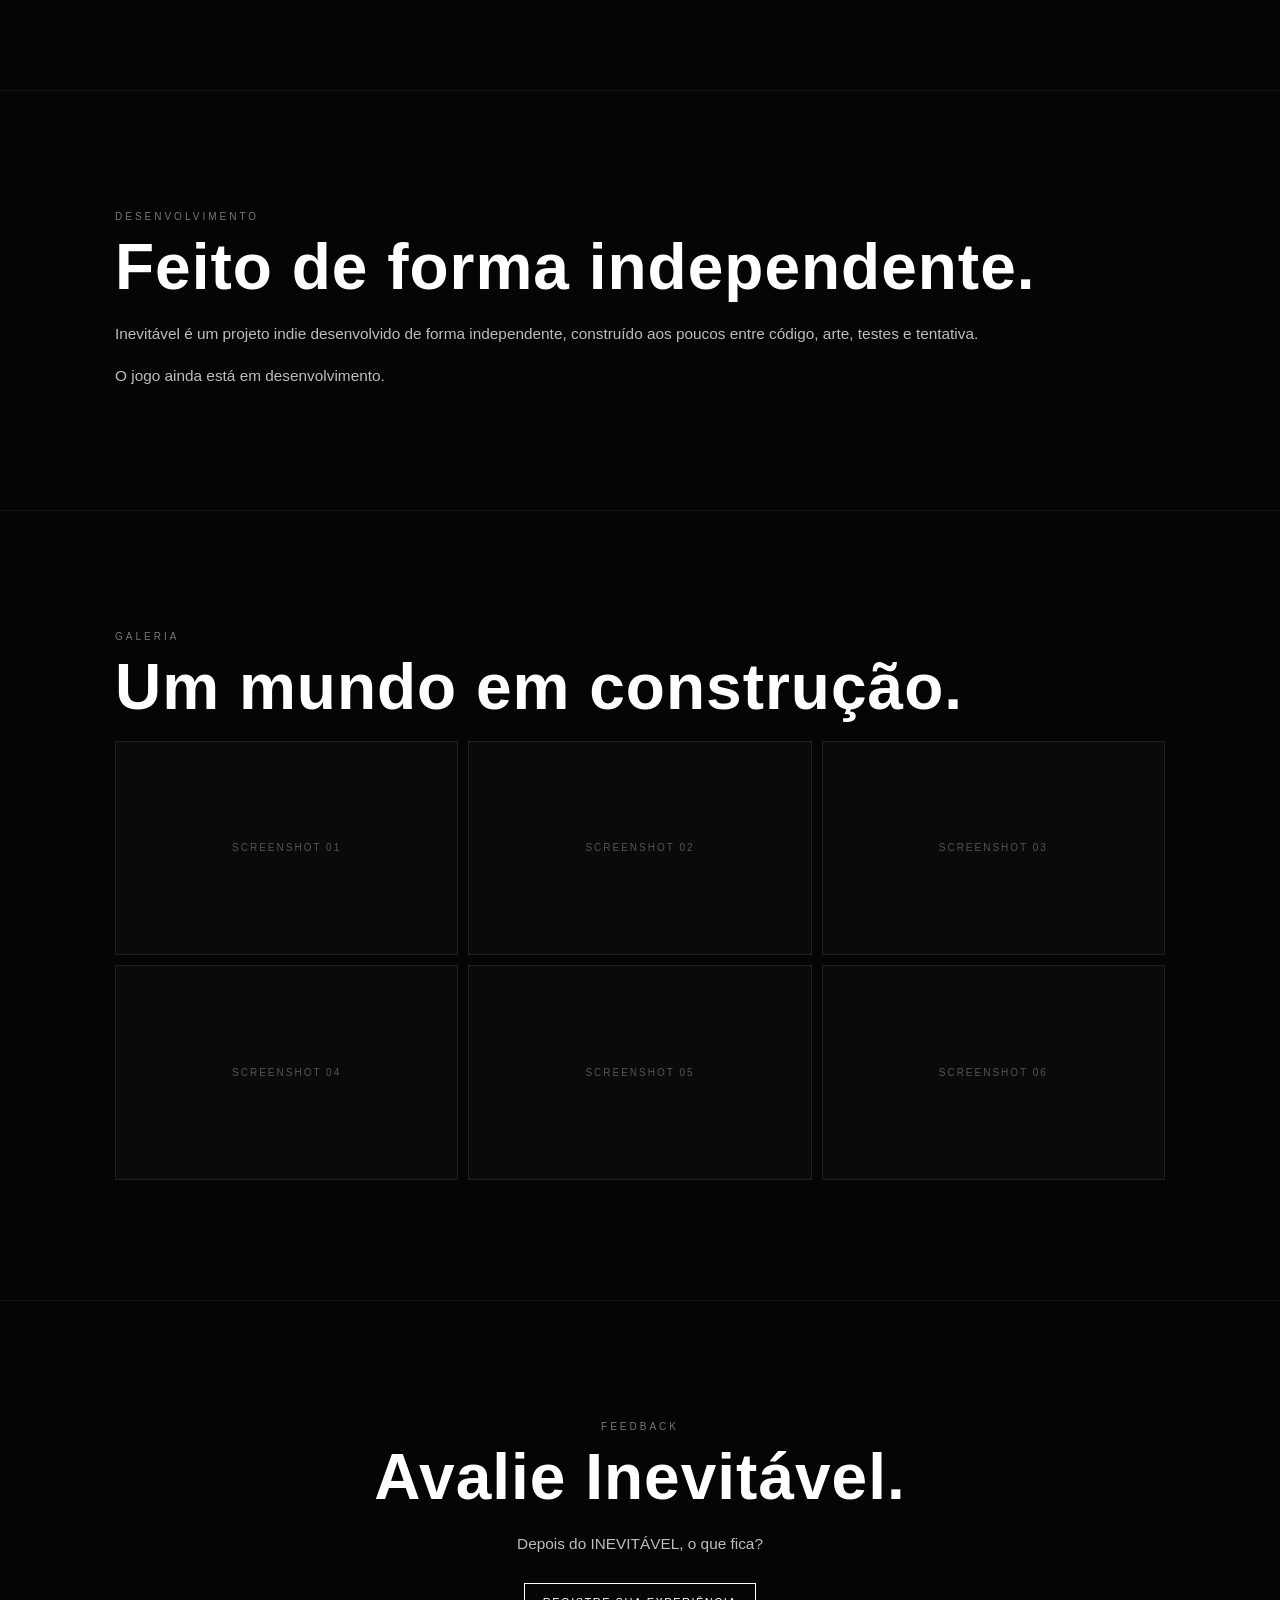
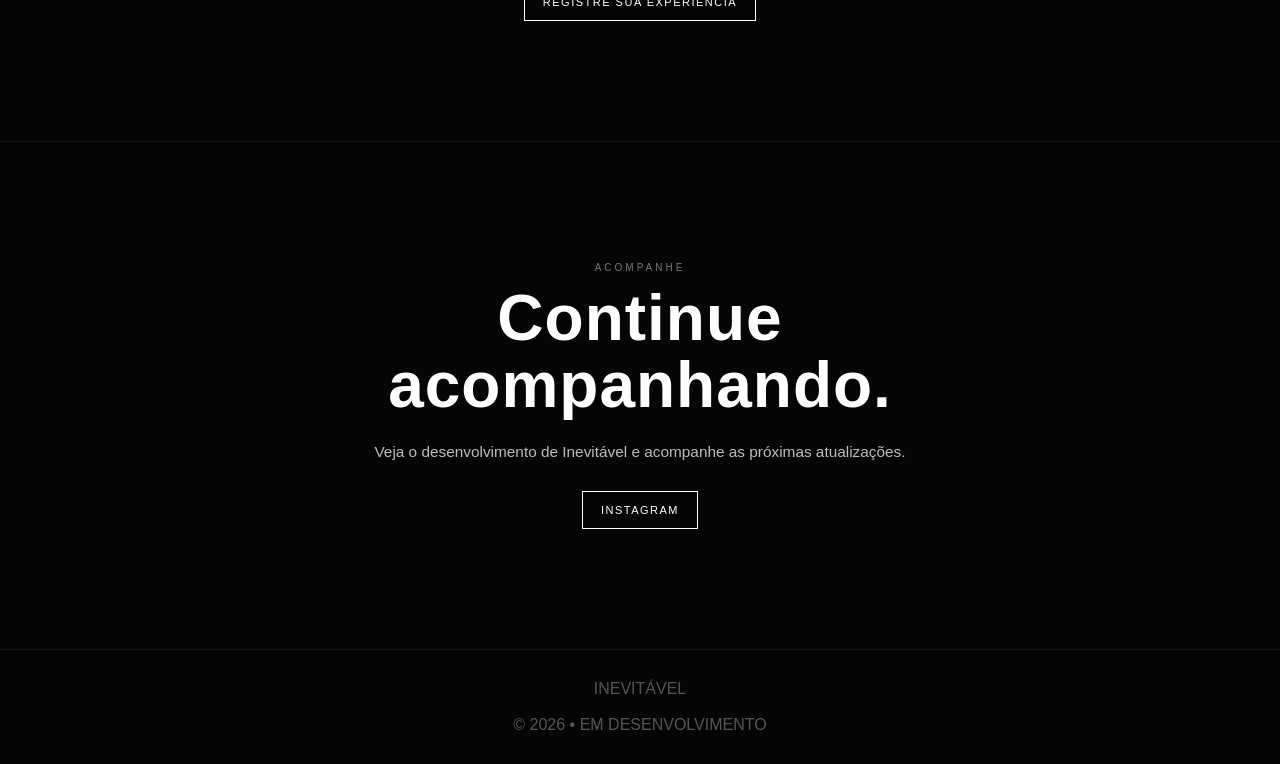
==== commit 1351c6b4: "Update index.html" ====
--- a/index.html
+++ b/index.html
@@ -603,7 +603,7 @@
     <p>Depois do INEVITÁVEL, o que fica?</p>
 
     <a
-      href="https://docs.google.com/forms/d/e/1FAIpQLSd3eFw5JQ2sxeFUgP8WI42qHt7Cd64NII2uNYtO0rJmR2juhg/viewform?usp=publish-editor"
+      href="https://docs.google.com/forms/d/e/1FAIpQLSc71tLaRxYOBR6xHlv5hq827dXI6Xg3fnOUD53q7aEVQ7mGHg/viewform?usp=publish-editor"
       target="_blank"
       rel="noopener noreferrer"
       class="button">
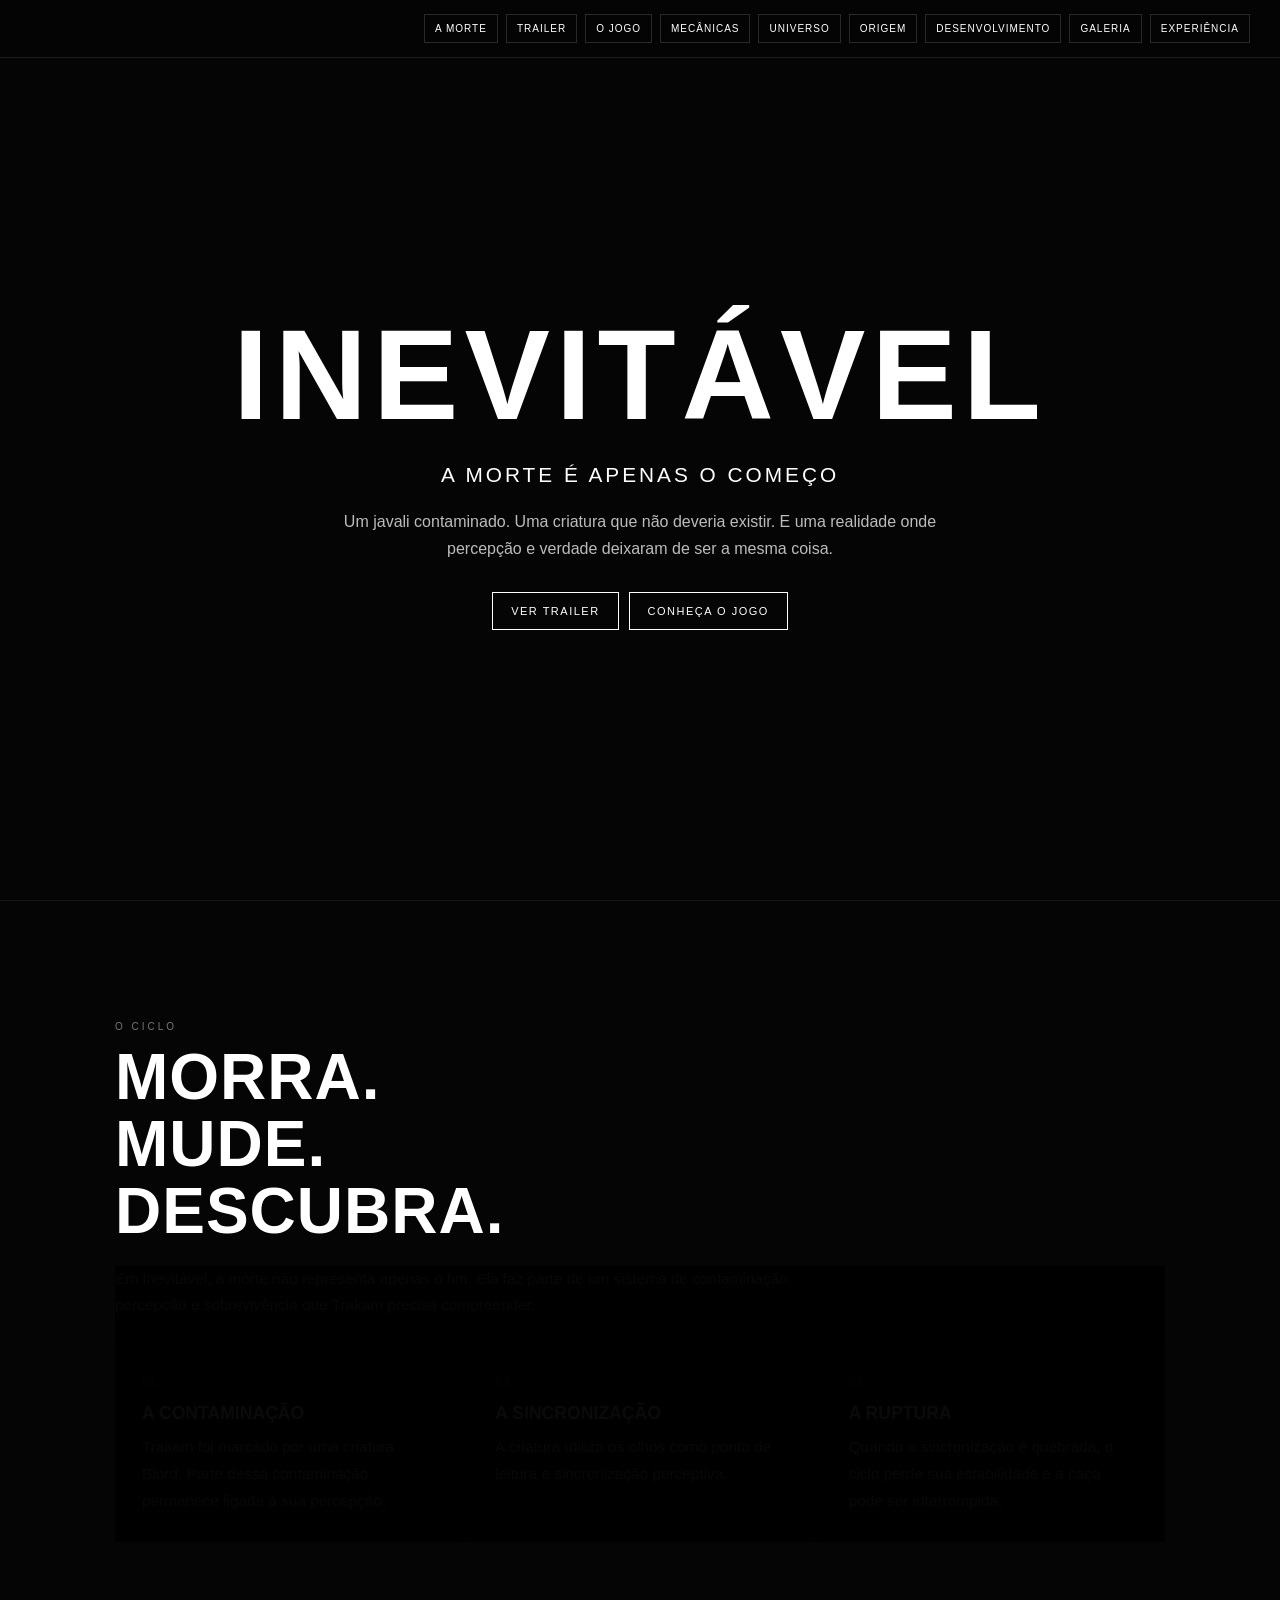
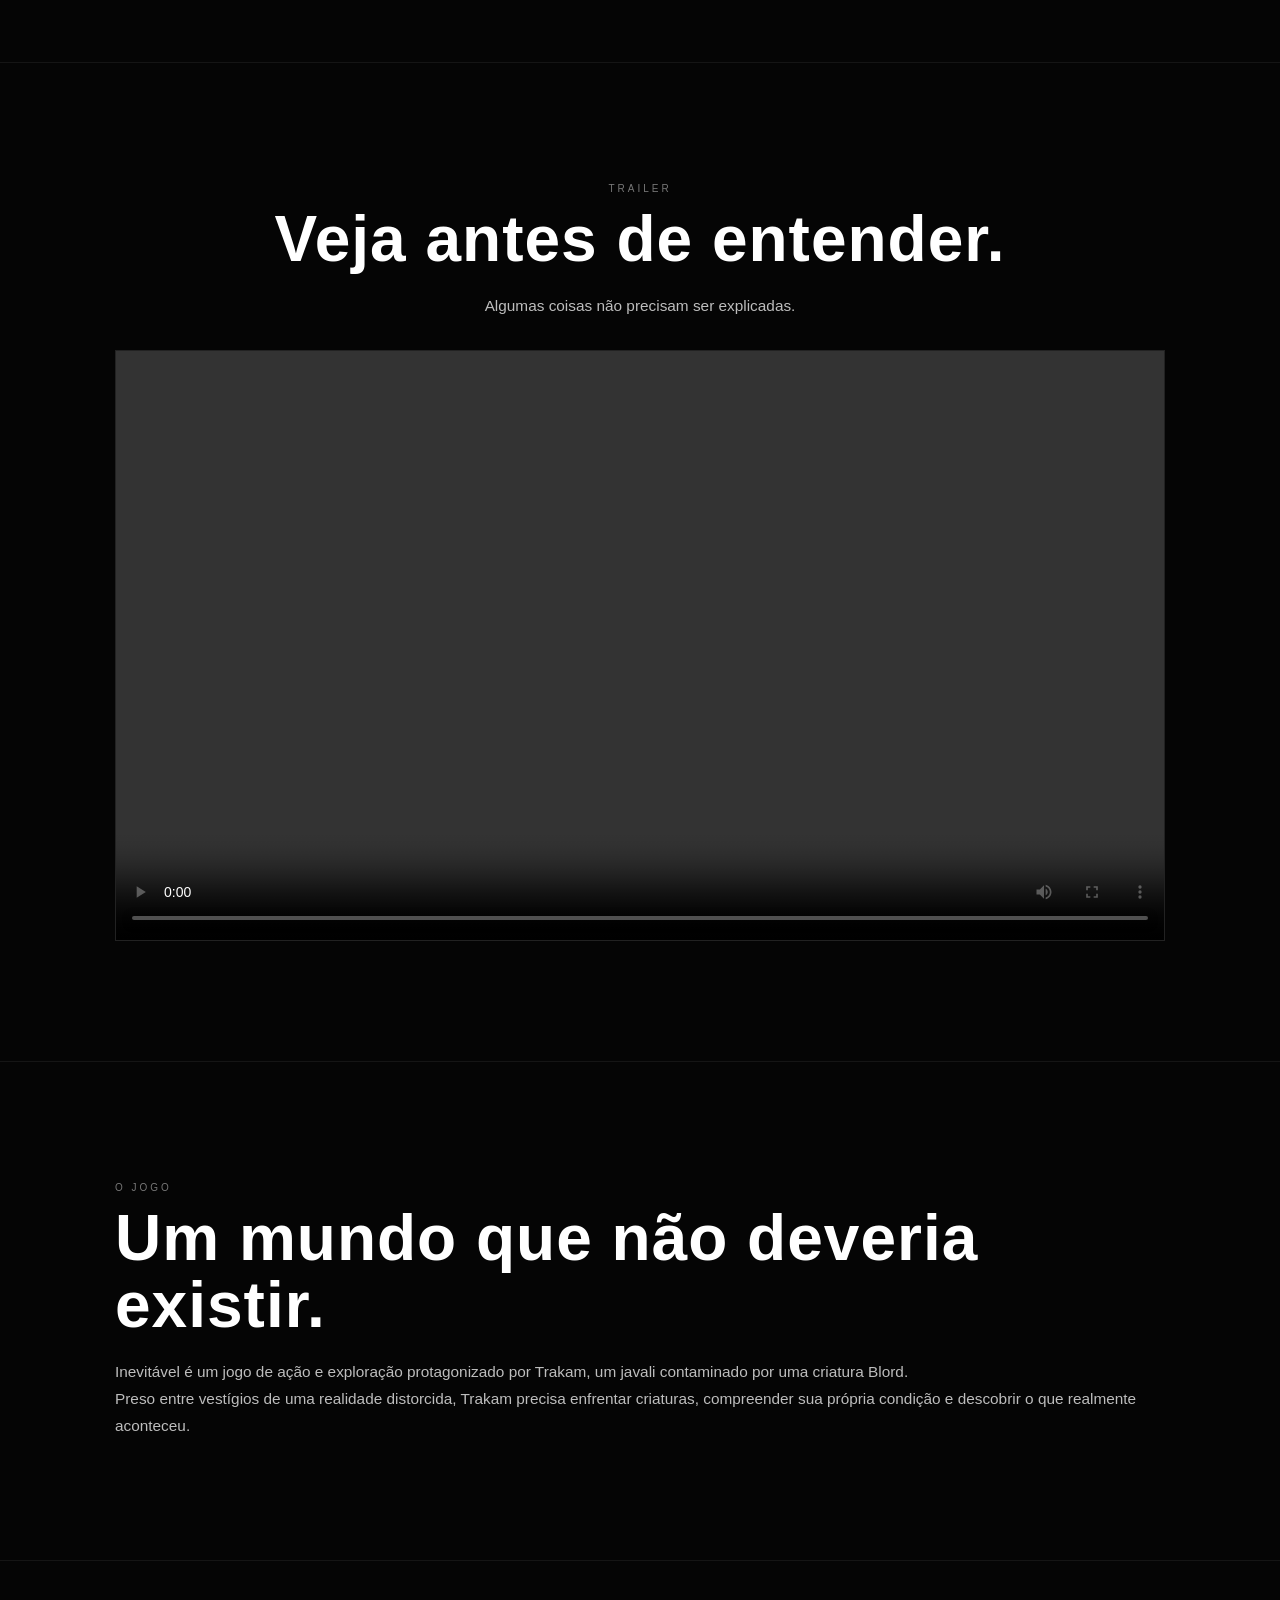
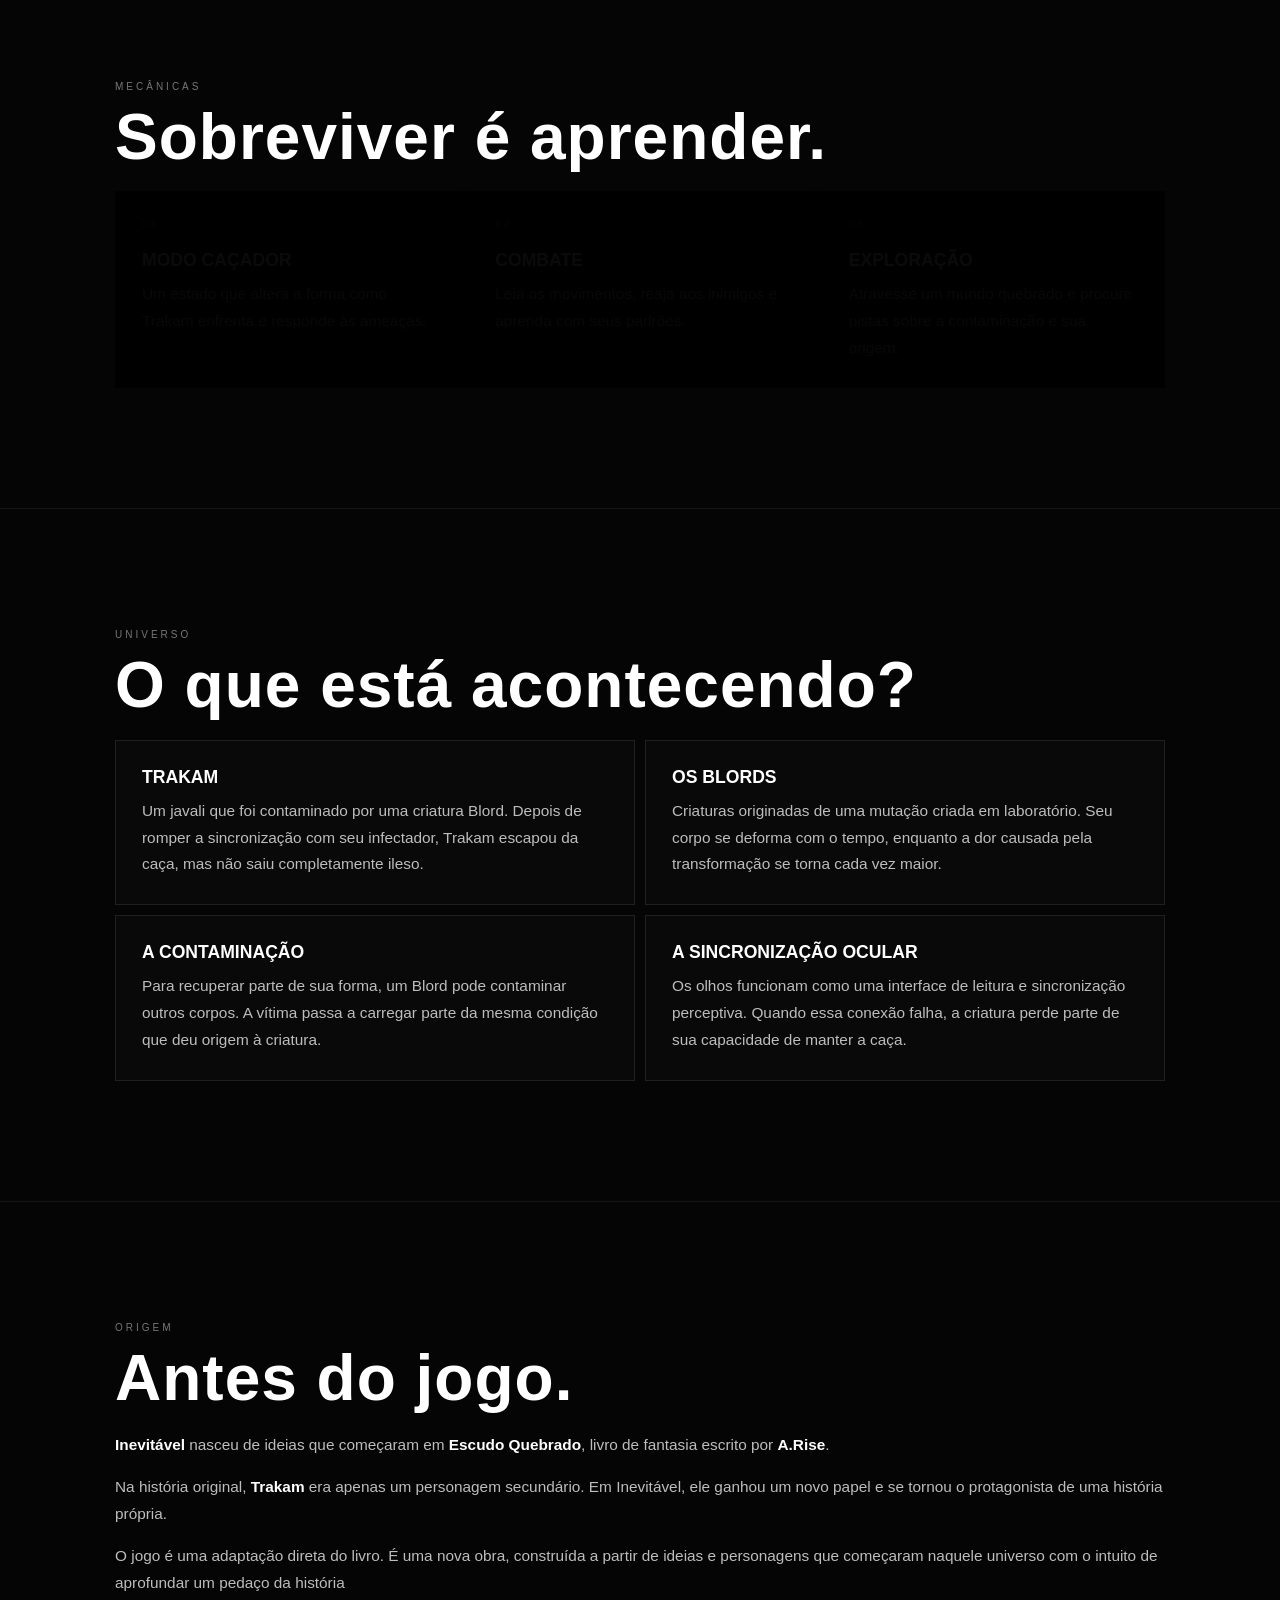
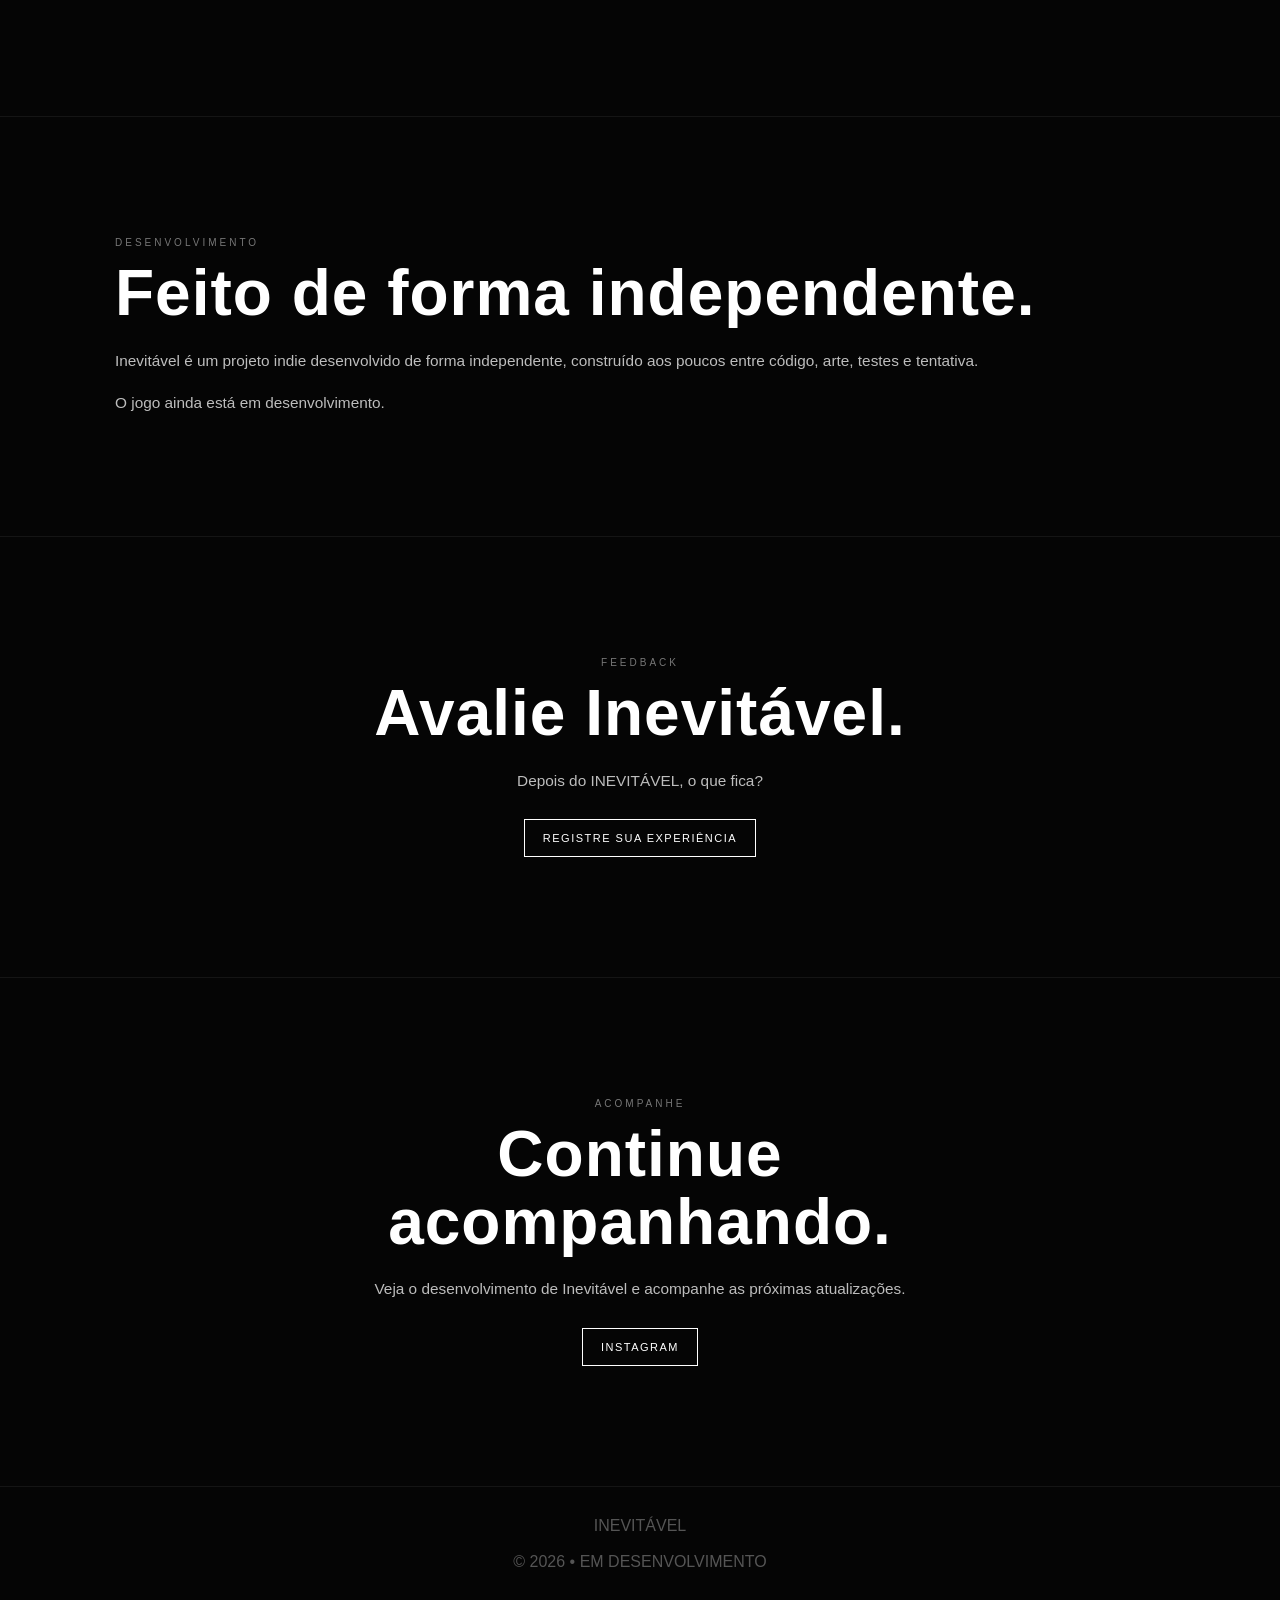
==== commit fc05ef5c: "Update index.html" ====
--- a/index.html
+++ b/index.html
@@ -520,9 +520,9 @@
         </p>
 
         <p>
-          O jogo não é uma adaptação direta do livro. É uma nova obra,
+          O jogo é uma adaptação direta do livro. É uma nova obra,
           construída a partir de ideias e personagens que começaram
-          naquele universo.
+          naquele universo com o intuito de aprofundar um pedaço da história
         </p>
 
       </div>
@@ -551,41 +551,6 @@
       </div>
 
     </section>
-
-
-    <section id="galeria">
-
-      <div class="content">
-
-        <div class="section-label">GALERIA</div>
-
-        <h2>Um mundo em construção.</h2>
-
-        <button class="accordion-toggle" type="button" aria-expanded="false">
-          <span>VER GALERIA</span>
-          <span class="accordion-icon">+</span>
-        </button>
-
-        <div class="accordion-content">
-
-          <div class="gallery">
-
-            <div class="gallery-item">SCREENSHOT 01</div>
-            <div class="gallery-item">SCREENSHOT 02</div>
-            <div class="gallery-item">SCREENSHOT 03</div>
-
-            <div class="gallery-item">SCREENSHOT 04</div>
-            <div class="gallery-item">SCREENSHOT 05</div>
-            <div class="gallery-item">SCREENSHOT 06</div>
-
-          </div>
-
-        </div>
-
-      </div>
-
-    </section>
-
 
 <section id="pesquisa">
 
